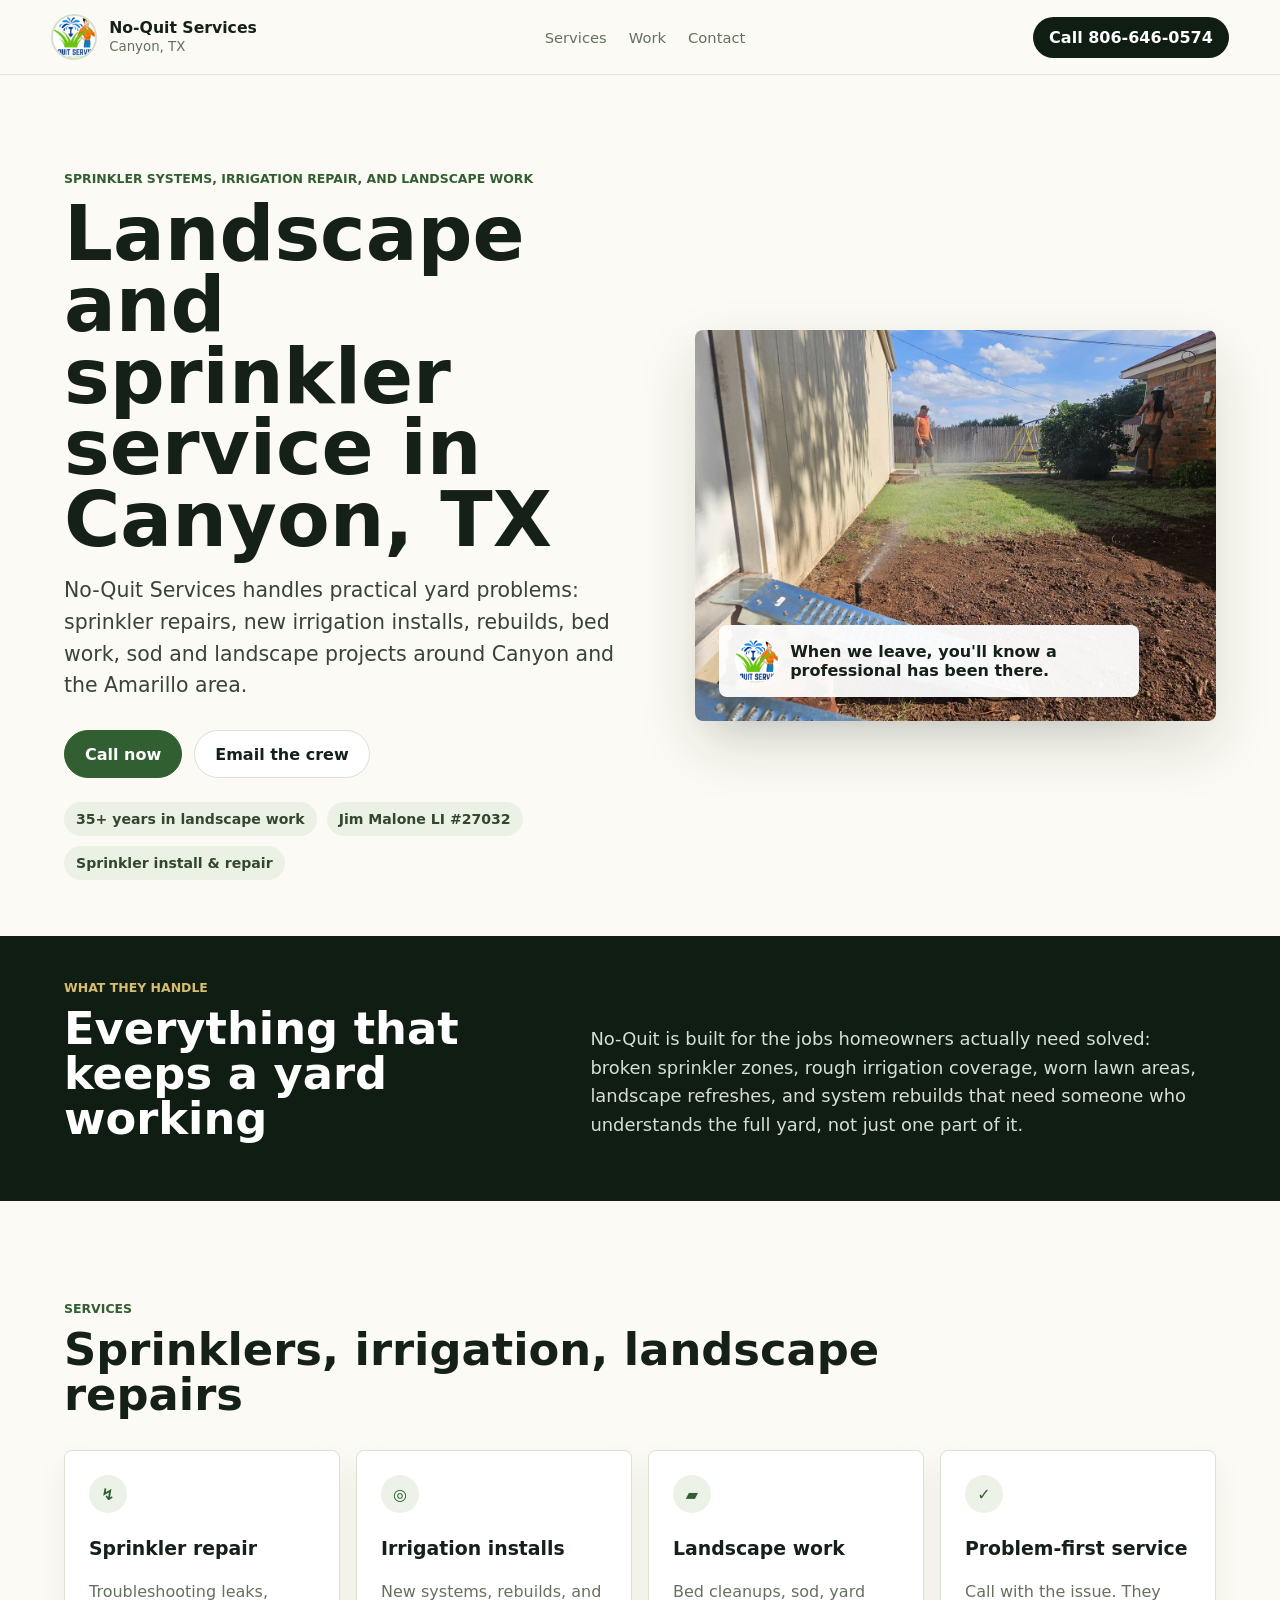
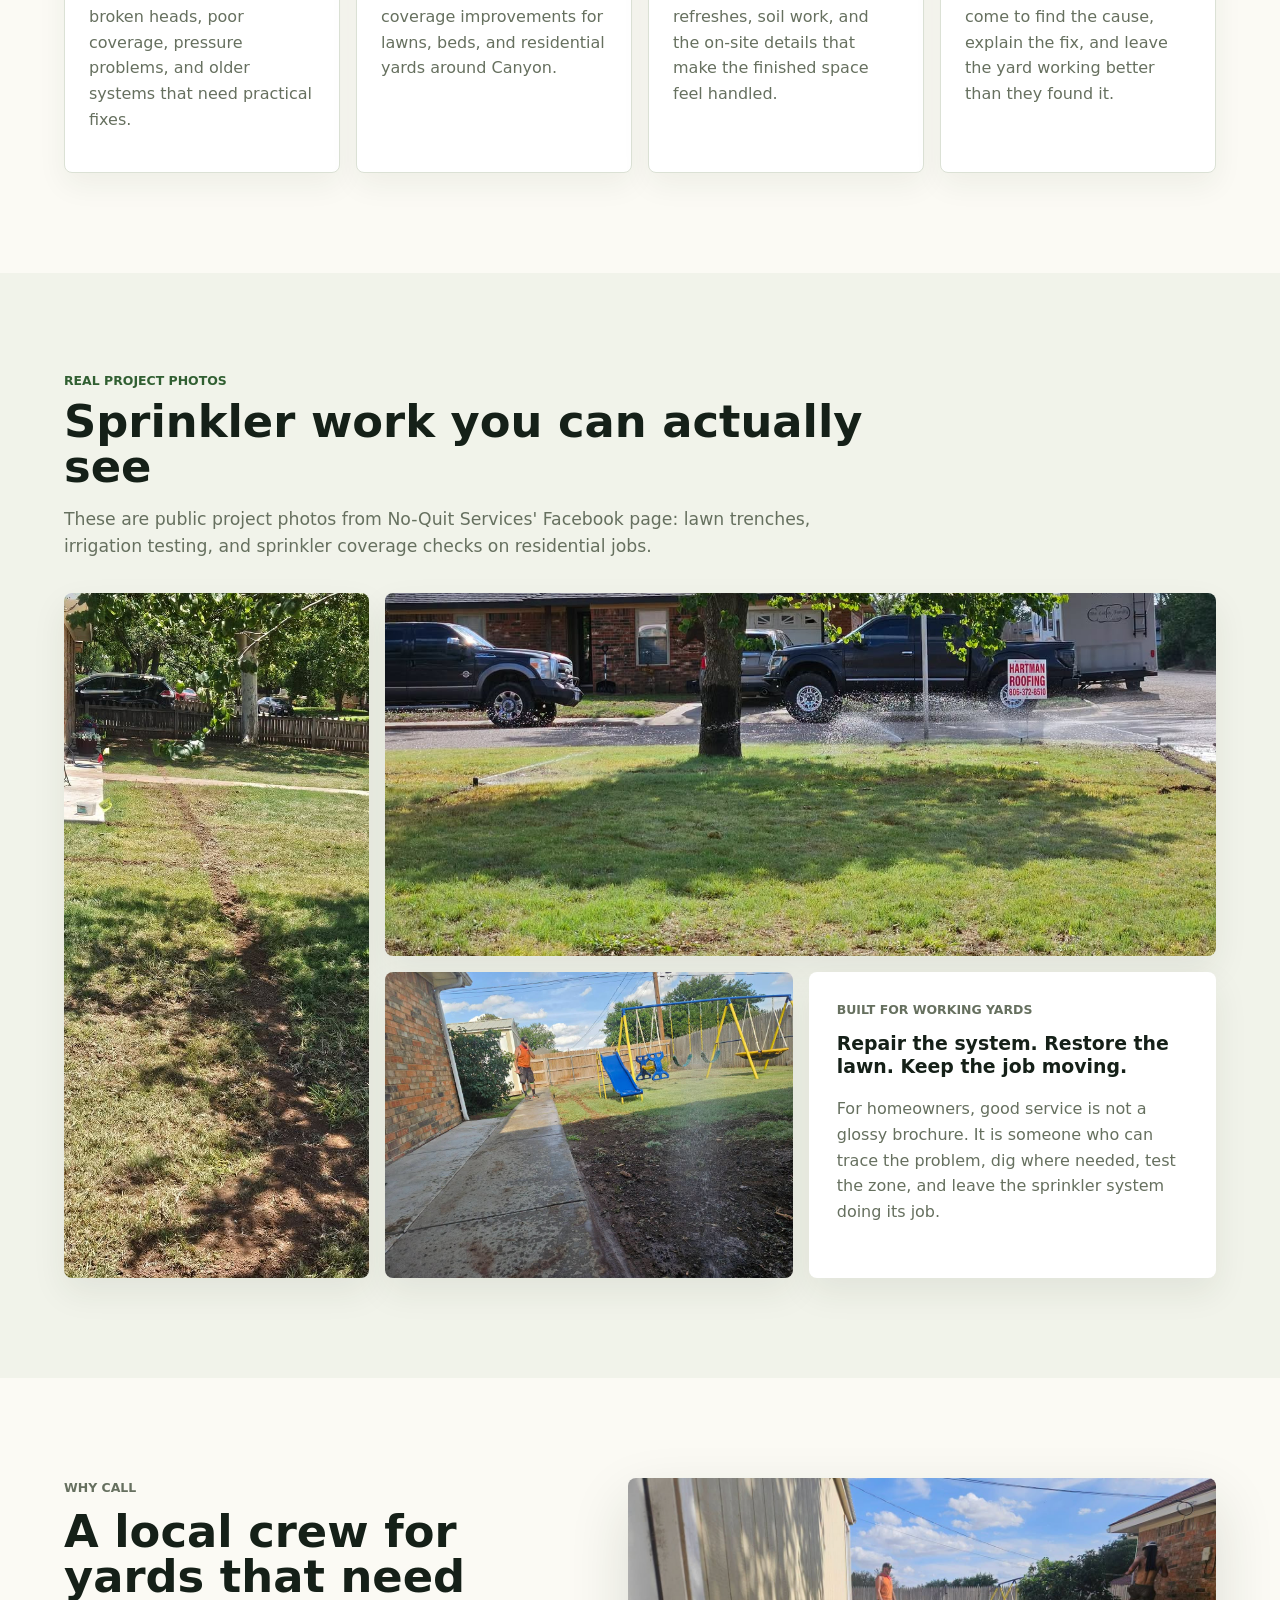
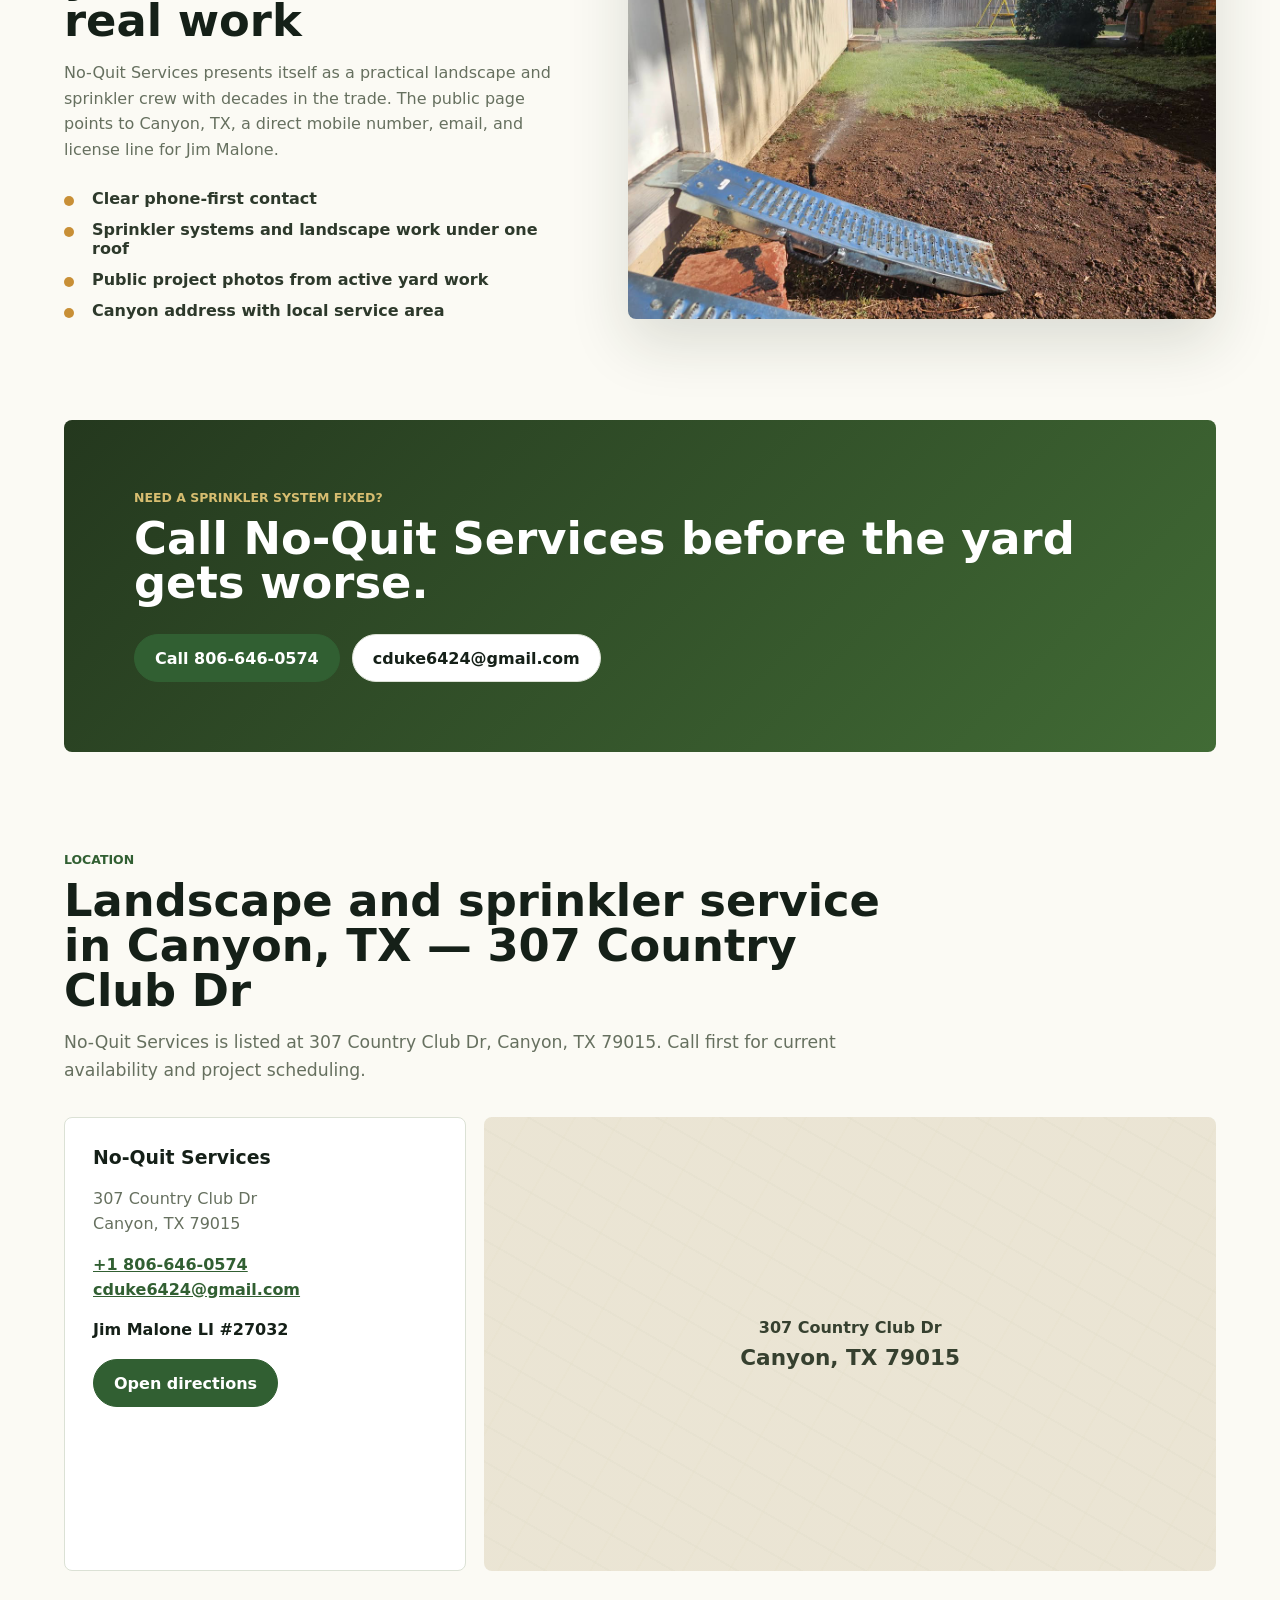
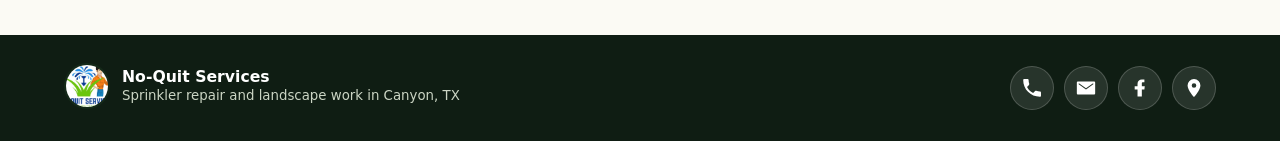
==== index.html @ ff601471 "Build No-Quit Services site" ====
<!doctype html>
<html lang="en">
  <head>
    <meta charset="utf-8">
    <meta name="viewport" content="width=device-width, initial-scale=1">
    <title>No-Quit Services | Sprinkler Repair & Landscaping in Canyon, TX</title>
    <meta name="description" content="No-Quit Services handles sprinkler repair, irrigation installation, and landscape work in Canyon, TX. Call 806-646-0574.">
    <meta name="robots" content="index, follow">
    <link rel="canonical" href="https://deanooooooooo.github.io/no-quit-services-site/">
    <meta property="og:type" content="website">
    <meta property="og:title" content="No-Quit Services | Canyon Sprinkler & Landscape Work">
    <meta property="og:description" content="Sprinkler repair, irrigation installation, and practical landscape work from a Canyon, TX crew with 35+ years in the trade.">
    <meta property="og:url" content="https://deanooooooooo.github.io/no-quit-services-site/">
    <meta property="og:image" content="https://deanooooooooo.github.io/no-quit-services-site/assets/project-02.jpg">
    <meta name="twitter:card" content="summary_large_image">
    <link rel="stylesheet" href="styles.css">
    <script type="application/ld+json">
      {
        "@context": "https://schema.org",
        "@type": "LocalBusiness",
        "name": "No-Quit Services",
        "image": "https://deanooooooooo.github.io/no-quit-services-site/assets/project-02.jpg",
        "url": "https://deanooooooooo.github.io/no-quit-services-site/",
        "telephone": "+18066460574",
        "email": "cduke6424@gmail.com",
        "address": {
          "@type": "PostalAddress",
          "streetAddress": "307 Country Club Dr",
          "addressLocality": "Canyon",
          "addressRegion": "TX",
          "postalCode": "79015",
          "addressCountry": "US"
        },
        "areaServed": ["Canyon", "Amarillo", "Randall County"],
        "sameAs": ["https://www.facebook.com/p/No-Quit-Services-100092019264324/"],
        "description": "Sprinkler system repair, irrigation installation, and landscape work in Canyon, Texas."
      }
    </script>
  </head>
  <body>
    <header class="site-header" aria-label="Primary">
      <a class="brand" href="#top" aria-label="No-Quit Services home">
        <img src="assets/logo.jpg" alt="No-Quit Services logo">
        <span>
          <strong>No-Quit Services</strong>
          <small>Canyon, TX</small>
        </span>
      </a>
      <nav>
        <a href="#services">Services</a>
        <a href="#work">Work</a>
        <a href="#contact">Contact</a>
      </nav>
      <a class="header-call" href="tel:+18066460574">Call 806-646-0574</a>
    </header>

    <main id="top">
      <section class="hero">
        <div class="hero-copy">
          <p class="eyebrow">Sprinkler systems, irrigation repair, and landscape work</p>
          <h1>Landscape and sprinkler service in Canyon, TX</h1>
          <p class="lead">No-Quit Services handles practical yard problems: sprinkler repairs, new irrigation installs, rebuilds, bed work, sod and landscape projects around Canyon and the Amarillo area.</p>
          <div class="hero-actions" aria-label="Primary calls to action">
            <a class="btn primary" href="tel:+18066460574">Call now</a>
            <a class="btn secondary" href="mailto:cduke6424@gmail.com">Email the crew</a>
          </div>
          <div class="proof-row">
            <span>35+ years in landscape work</span>
            <span>Jim Malone LI #27032</span>
            <span>Sprinkler install & repair</span>
          </div>
        </div>
        <div class="hero-media">
          <img class="hero-image" src="assets/project-02.jpg" alt="Sprinkler repair and lawn irrigation work by No-Quit Services">
          <div class="media-card">
            <img src="assets/logo.jpg" alt="">
            <span>When we leave, you'll know a professional has been there.</span>
          </div>
        </div>
      </section>

      <section class="intro-band">
        <div>
          <p class="eyebrow">What they handle</p>
          <h2>Everything that keeps a yard working</h2>
        </div>
        <p>No-Quit is built for the jobs homeowners actually need solved: broken sprinkler zones, rough irrigation coverage, worn lawn areas, landscape refreshes, and system rebuilds that need someone who understands the full yard, not just one part of it.</p>
      </section>

      <section id="services" class="section">
        <div class="section-head">
          <p class="eyebrow">Services</p>
          <h2>Sprinklers, irrigation, landscape repairs</h2>
        </div>
        <div class="service-grid">
          <article>
            <span class="icon">↯</span>
            <h3>Sprinkler repair</h3>
            <p>Troubleshooting leaks, broken heads, poor coverage, pressure problems, and older systems that need practical fixes.</p>
          </article>
          <article>
            <span class="icon">◎</span>
            <h3>Irrigation installs</h3>
            <p>New systems, rebuilds, and coverage improvements for lawns, beds, and residential yards around Canyon.</p>
          </article>
          <article>
            <span class="icon">▰</span>
            <h3>Landscape work</h3>
            <p>Bed cleanups, sod, yard refreshes, soil work, and the on-site details that make the finished space feel handled.</p>
          </article>
          <article>
            <span class="icon">✓</span>
            <h3>Problem-first service</h3>
            <p>Call with the issue. They come to find the cause, explain the fix, and leave the yard working better than they found it.</p>
          </article>
        </div>
      </section>

      <section id="work" class="section work-section">
        <div class="section-head">
          <p class="eyebrow">Real project photos</p>
          <h2>Sprinkler work you can actually see</h2>
          <p>These are public project photos from No-Quit Services' Facebook page: lawn trenches, irrigation testing, and sprinkler coverage checks on residential jobs.</p>
        </div>
        <div class="gallery">
          <figure class="gallery-card tall">
            <img src="assets/project-01.jpg" alt="Residential yard trenching for irrigation work">
          </figure>
          <figure class="gallery-card wide">
            <img src="assets/project-04.jpg" alt="Multiple sprinklers watering a residential lawn">
          </figure>
          <figure class="gallery-card">
            <img src="assets/project-03.jpg" alt="Sprinkler system testing near a backyard walkway">
          </figure>
          <div class="gallery-note">
            <p class="eyebrow">Built for working yards</p>
            <h3>Repair the system. Restore the lawn. Keep the job moving.</h3>
            <p>For homeowners, good service is not a glossy brochure. It is someone who can trace the problem, dig where needed, test the zone, and leave the sprinkler system doing its job.</p>
          </div>
        </div>
      </section>

      <section class="section split">
        <div>
          <p class="eyebrow">Why call</p>
          <h2>A local crew for yards that need real work</h2>
          <p>No-Quit Services presents itself as a practical landscape and sprinkler crew with decades in the trade. The public page points to Canyon, TX, a direct mobile number, email, and license line for Jim Malone.</p>
          <ul class="check-list">
            <li>Clear phone-first contact</li>
            <li>Sprinkler systems and landscape work under one roof</li>
            <li>Public project photos from active yard work</li>
            <li>Canyon address with local service area</li>
          </ul>
        </div>
        <img src="assets/project-02.jpg" alt="No-Quit Services sprinkler work in progress">
      </section>

      <section class="cta-strip">
        <p class="eyebrow">Need a sprinkler system fixed?</p>
        <h2>Call No-Quit Services before the yard gets worse.</h2>
        <div class="hero-actions">
          <a class="btn primary" href="tel:+18066460574">Call 806-646-0574</a>
          <a class="btn secondary" href="mailto:cduke6424@gmail.com">cduke6424@gmail.com</a>
        </div>
      </section>

      <section id="contact" class="section map-section">
        <div class="section-head">
          <p class="eyebrow">Location</p>
          <h2>Landscape and sprinkler service in Canyon, TX — 307 Country Club Dr</h2>
          <p>No-Quit Services is listed at 307 Country Club Dr, Canyon, TX 79015. Call first for current availability and project scheduling.</p>
        </div>
        <div class="contact-grid">
          <div class="contact-card">
            <h3>No-Quit Services</h3>
            <p>307 Country Club Dr<br>Canyon, TX 79015</p>
            <p><a href="tel:+18066460574">+1 806-646-0574</a><br><a href="mailto:cduke6424@gmail.com">cduke6424@gmail.com</a></p>
            <p class="license">Jim Malone LI #27032</p>
            <a class="btn primary" href="https://www.google.com/maps/search/?api=1&query=No-Quit%20Services%20307%20Country%20Club%20Dr%20Canyon%20TX%2079015">Open directions</a>
          </div>
          <div class="map-frame">
            <div class="map-fallback" aria-hidden="true">
              <span>307 Country Club Dr</span>
              <strong>Canyon, TX 79015</strong>
            </div>
            <iframe title="Map to No-Quit Services in Canyon, Texas" src="https://maps.google.com/maps?q=No-Quit%20Services%20307%20Country%20Club%20Dr%20Canyon%20TX%2079015&output=embed" width="600" height="450" loading="lazy" referrerpolicy="no-referrer-when-downgrade"></iframe>
          </div>
        </div>
      </section>
    </main>

    <footer class="site-footer">
      <div>
        <a class="brand footer-brand" href="#top">
          <img src="assets/logo.jpg" alt="">
          <span>
            <strong>No-Quit Services</strong>
            <small>Sprinkler repair and landscape work in Canyon, TX</small>
          </span>
        </a>
      </div>
      <div class="footer-links" aria-label="Business links">
        <a href="tel:+18066460574" aria-label="Call No-Quit Services">
          <svg viewBox="0 0 24 24" aria-hidden="true"><path d="M6.6 10.8c1.7 3.3 3.3 4.9 6.6 6.6l2.2-2.2c.3-.3.8-.4 1.2-.2 1.3.4 2.6.7 4 .7.7 0 1.2.5 1.2 1.2v3.5c0 .7-.5 1.2-1.2 1.2C10.4 21.6 2.4 13.6 2.4 3.4c0-.7.5-1.2 1.2-1.2h3.5c.7 0 1.2.5 1.2 1.2 0 1.4.2 2.8.7 4 .1.4 0 .8-.3 1.2l-2.1 2.2Z"/></svg>
        </a>
        <a href="mailto:cduke6424@gmail.com" aria-label="Email No-Quit Services">
          <svg viewBox="0 0 24 24" aria-hidden="true"><path d="M3 5h18c.6 0 1 .4 1 1v12c0 .6-.4 1-1 1H3c-.6 0-1-.4-1-1V6c0-.6.4-1 1-1Zm9 7.4L4.7 7H4v.8l8 5.9 8-5.9V7h-.7L12 12.4Z"/></svg>
        </a>
        <a href="https://www.facebook.com/p/No-Quit-Services-100092019264324/" aria-label="No-Quit Services on Facebook">
          <svg viewBox="0 0 24 24" aria-hidden="true"><path d="M14 8.2V6.7c0-.7.5-1 1.1-1h1.7V2.8c-.3 0-1.5-.1-2.8-.1-2.8 0-4.7 1.7-4.7 4.8v2.7H6.2v3.3h3.1v7.8H14v-7.8h2.8l.4-3.3H14Z"/></svg>
        </a>
        <a href="https://www.google.com/maps/search/?api=1&query=No-Quit%20Services%20307%20Country%20Club%20Dr%20Canyon%20TX%2079015" aria-label="Map to No-Quit Services">
          <svg viewBox="0 0 24 24" aria-hidden="true"><path d="M12 2.2a7 7 0 0 0-7 7c0 5.2 7 12.6 7 12.6s7-7.4 7-12.6a7 7 0 0 0-7-7Zm0 9.5a2.5 2.5 0 1 1 0-5 2.5 2.5 0 0 1 0 5Z"/></svg>
        </a>
      </div>
    </footer>
  </body>
</html>
---- styles.css ----
:root {
  --ink: #152018;
  --muted: #66705f;
  --line: #dbe1d5;
  --paper: #fbfaf4;
  --panel: #ffffff;
  --green: #315f32;
  --green-2: #7e9b46;
  --gold: #c88f36;
  --dark: #0f1d13;
  --shadow: 0 24px 60px rgba(30, 45, 24, 0.14);
}

* {
  box-sizing: border-box;
}

html {
  scroll-behavior: smooth;
}

body {
  margin: 0;
  font-family: Inter, ui-sans-serif, system-ui, -apple-system, BlinkMacSystemFont, "Segoe UI", sans-serif;
  color: var(--ink);
  background: var(--paper);
  overflow-x: hidden;
}

img {
  max-width: 100%;
  display: block;
}

a {
  color: inherit;
}

.site-header {
  position: sticky;
  top: 0;
  z-index: 20;
  display: flex;
  align-items: center;
  justify-content: space-between;
  gap: 24px;
  padding: 14px clamp(20px, 4vw, 56px);
  background: rgba(251, 250, 244, 0.92);
  backdrop-filter: blur(14px);
  border-bottom: 1px solid rgba(49, 95, 50, 0.12);
}

.brand {
  display: inline-flex;
  align-items: center;
  gap: 12px;
  text-decoration: none;
  min-width: 0;
}

.brand img {
  width: 46px;
  height: 46px;
  object-fit: cover;
  border-radius: 50%;
  border: 2px solid rgba(49, 95, 50, 0.18);
}

.brand strong,
.brand small {
  display: block;
  line-height: 1.1;
}

.brand strong {
  font-size: 0.98rem;
}

.brand small {
  color: var(--muted);
  margin-top: 4px;
}

nav {
  display: flex;
  align-items: center;
  gap: 22px;
  font-size: 0.92rem;
  color: var(--muted);
}

nav a,
.header-call {
  text-decoration: none;
}

.header-call {
  padding: 11px 16px;
  border-radius: 999px;
  background: var(--dark);
  color: #fff;
  font-weight: 700;
  white-space: nowrap;
}

.hero {
  display: grid;
  grid-template-columns: minmax(0, 1fr) minmax(420px, 0.92fr);
  gap: clamp(30px, 5vw, 70px);
  align-items: center;
  padding: clamp(50px, 8vw, 96px) clamp(20px, 5vw, 72px) 56px;
}

.hero-copy,
.section-head,
.intro-band > *,
.split > *,
.contact-card {
  min-width: 0;
}

.eyebrow {
  margin: 0 0 12px;
  color: var(--green);
  font-weight: 800;
  font-size: 0.78rem;
  text-transform: uppercase;
  letter-spacing: 0;
}

h1,
h2,
h3,
p {
  margin-top: 0;
}

h1 {
  max-width: 760px;
  margin-bottom: 20px;
  font-size: clamp(3rem, 6vw, 6.8rem);
  line-height: 0.93;
  letter-spacing: 0;
}

h2 {
  margin-bottom: 16px;
  font-size: clamp(2rem, 3.5vw, 4rem);
  line-height: 1;
  letter-spacing: 0;
}

h1,
h2,
h3,
p,
a,
span {
  overflow-wrap: break-word;
}

h3 {
  font-size: 1.18rem;
  line-height: 1.2;
}

.lead {
  max-width: 680px;
  color: #394338;
  font-size: clamp(1.08rem, 1.6vw, 1.34rem);
  line-height: 1.55;
}

.hero-actions {
  display: flex;
  flex-wrap: wrap;
  gap: 12px;
  margin-top: 28px;
}

.btn {
  display: inline-flex;
  align-items: center;
  justify-content: center;
  min-height: 48px;
  padding: 13px 20px;
  border-radius: 999px;
  font-weight: 800;
  text-decoration: none;
  border: 1px solid var(--line);
}

.btn.primary {
  background: var(--green);
  color: #fff;
  border-color: var(--green);
}

.btn.secondary {
  background: #fff;
  color: var(--ink);
}

.proof-row {
  display: flex;
  flex-wrap: wrap;
  gap: 10px;
  margin-top: 24px;
}

.proof-row span {
  padding: 9px 12px;
  border-radius: 999px;
  background: #ecf1e5;
  color: #33472f;
  font-size: 0.88rem;
  font-weight: 700;
}

.hero-media {
  position: relative;
}

.hero-image {
  width: 100%;
  aspect-ratio: 4 / 3;
  object-fit: cover;
  border-radius: 8px;
  box-shadow: var(--shadow);
}

.media-card {
  position: absolute;
  left: 24px;
  bottom: 24px;
  display: flex;
  align-items: center;
  gap: 12px;
  max-width: min(420px, calc(100% - 48px));
  padding: 14px 16px;
  border-radius: 8px;
  background: rgba(255, 255, 255, 0.94);
  box-shadow: 0 20px 40px rgba(0, 0, 0, 0.16);
  font-weight: 800;
}

.media-card img {
  width: 44px;
  height: 44px;
  border-radius: 50%;
  object-fit: cover;
}

.intro-band {
  display: grid;
  grid-template-columns: 0.85fr 1.15fr;
  gap: clamp(24px, 5vw, 80px);
  align-items: end;
  padding: 44px clamp(20px, 5vw, 72px);
  background: var(--dark);
  color: #fff;
}

.intro-band p:last-child {
  color: #d7dfd2;
  font-size: 1.12rem;
  line-height: 1.6;
}

.intro-band .eyebrow {
  color: #d7bd70;
}

.section {
  padding: clamp(56px, 8vw, 100px) clamp(20px, 5vw, 72px);
}

.section-head {
  max-width: 820px;
  margin-bottom: 32px;
}

.section-head > p:not(.eyebrow) {
  color: var(--muted);
  font-size: 1.08rem;
  line-height: 1.6;
}

.service-grid {
  display: grid;
  grid-template-columns: repeat(4, minmax(0, 1fr));
  gap: 16px;
}

.service-grid article {
  min-height: 260px;
  padding: 24px;
  border: 1px solid var(--line);
  border-radius: 8px;
  background: var(--panel);
  box-shadow: 0 12px 30px rgba(30, 45, 24, 0.06);
}

.service-grid p,
.split p,
.gallery-note p {
  color: var(--muted);
  line-height: 1.6;
}

.icon {
  display: inline-flex;
  align-items: center;
  justify-content: center;
  width: 38px;
  height: 38px;
  margin-bottom: 24px;
  border-radius: 50%;
  background: #edf2e8;
  color: var(--green);
  font-weight: 900;
}

.work-section {
  background: #f1f3ea;
}

.gallery {
  display: grid;
  grid-template-columns: 0.75fr 1fr 1fr;
  grid-auto-rows: minmax(230px, auto);
  gap: 16px;
}

.gallery-card,
.gallery-note {
  margin: 0;
  border-radius: 8px;
  overflow: hidden;
  background: #fff;
  box-shadow: 0 14px 34px rgba(40, 55, 30, 0.08);
}

.gallery-card img {
  width: 100%;
  height: 100%;
  object-fit: cover;
}

.gallery-card.tall {
  grid-row: span 2;
}

.gallery-card.wide {
  grid-column: span 2;
  aspect-ratio: 16 / 7;
}

.gallery-note {
  padding: 28px;
}

.split {
  display: grid;
  grid-template-columns: minmax(0, 0.85fr) minmax(360px, 1fr);
  gap: clamp(28px, 5vw, 70px);
  align-items: center;
}

.split img {
  width: 100%;
  aspect-ratio: 4 / 3;
  object-fit: cover;
  border-radius: 8px;
  box-shadow: var(--shadow);
}

.check-list {
  display: grid;
  gap: 12px;
  margin: 26px 0 0;
  padding: 0;
  list-style: none;
}

.check-list li {
  padding-left: 28px;
  position: relative;
  color: #2d392b;
  font-weight: 700;
}

.check-list li::before {
  content: "";
  position: absolute;
  left: 0;
  top: 0.45em;
  width: 10px;
  height: 10px;
  border-radius: 50%;
  background: var(--gold);
}

.cta-strip {
  margin: 0 clamp(20px, 5vw, 72px);
  padding: clamp(38px, 6vw, 70px);
  border-radius: 8px;
  background: linear-gradient(135deg, #24381e, #416b35);
  color: #fff;
}

.cta-strip .eyebrow {
  color: #d7bd70;
}

.map-section {
  padding-bottom: 64px;
}

.contact-grid {
  display: grid;
  grid-template-columns: minmax(300px, 0.55fr) minmax(420px, 1fr);
  gap: 18px;
  align-items: stretch;
}

.contact-card {
  padding: 28px;
  border-radius: 8px;
  background: #fff;
  border: 1px solid var(--line);
}

.contact-card p {
  color: var(--muted);
  line-height: 1.55;
}

.contact-card a:not(.btn) {
  color: var(--green);
  font-weight: 800;
}

.license {
  color: var(--ink) !important;
  font-weight: 900;
}

.map-frame {
  position: relative;
  min-height: 420px;
  border-radius: 8px;
  overflow: hidden;
  background:
    linear-gradient(rgba(230, 224, 205, 0.82), rgba(230, 224, 205, 0.82)),
    repeating-linear-gradient(30deg, transparent 0 30px, rgba(49, 95, 50, 0.08) 30px 32px),
    repeating-linear-gradient(120deg, transparent 0 38px, rgba(200, 143, 54, 0.1) 38px 40px);
}

.map-fallback {
  position: absolute;
  inset: 0;
  display: grid;
  place-content: center;
  text-align: center;
  color: #36402f;
  z-index: 0;
}

.map-fallback span,
.map-fallback strong {
  display: block;
}

.map-fallback span {
  font-weight: 800;
}

.map-fallback strong {
  margin-top: 8px;
  font-size: 1.35rem;
}

iframe {
  position: relative;
  z-index: 1;
  width: 100%;
  min-height: 420px;
  border: 0;
  filter: saturate(0.9);
  background: transparent;
}

.site-footer {
  display: flex;
  align-items: center;
  justify-content: space-between;
  gap: 28px;
  padding: 28px clamp(20px, 5vw, 72px);
  background: var(--dark);
  color: #fff;
}

.footer-brand small {
  color: #cbd5c4;
}

.footer-links {
  display: flex;
  gap: 10px;
}

.footer-links a {
  display: inline-flex;
  align-items: center;
  justify-content: center;
  width: 44px;
  height: 44px;
  border-radius: 50%;
  background: rgba(255, 255, 255, 0.1);
  border: 1px solid rgba(255, 255, 255, 0.18);
  color: #fff;
  transition: transform 0.2s ease, background 0.2s ease;
}

.footer-links a:hover {
  transform: translateY(-2px);
  background: rgba(255, 255, 255, 0.18);
}

.footer-links svg {
  width: 22px;
  height: 22px;
  fill: currentColor;
}

@media (max-width: 1020px) {
  .site-header {
    flex-wrap: wrap;
  }

  nav {
    order: 3;
    width: 100%;
    justify-content: center;
  }

  .hero,
  .intro-band,
  .split,
  .contact-grid {
    grid-template-columns: 1fr;
  }

  .hero {
    padding-top: 40px;
  }

  .hero-media {
    min-width: 0;
  }

  .service-grid {
    grid-template-columns: repeat(2, minmax(0, 1fr));
  }

  .gallery {
    grid-template-columns: 1fr 1fr;
  }

  .gallery-card.tall {
    grid-row: span 1;
  }

  .gallery-card.wide {
    grid-column: span 2;
  }
}

@media (max-width: 680px) {
  .site-header {
    position: static;
    align-items: flex-start;
  }

  .header-call,
  nav {
    display: none;
  }

  h1 {
    font-size: clamp(2.25rem, 10vw, 2.72rem);
    line-height: 1;
  }

  h2 {
    font-size: clamp(1.9rem, 9vw, 2.55rem);
  }

  .hero {
    gap: 26px;
    overflow: hidden;
  }

  .hero-copy,
  .hero-media,
  .intro-band > *,
  .section-head,
  .split > *,
  .contact-grid > *,
  .cta-strip > * {
    max-width: calc(100vw - 40px);
  }

  .eyebrow {
    line-height: 1.35;
  }

  .hero-image,
  .split img {
    aspect-ratio: 4 / 3;
  }

  .media-card {
    position: static;
    max-width: 100%;
    margin-top: 12px;
  }

  .service-grid,
  .gallery {
    grid-template-columns: 1fr;
  }

  .service-grid article {
    min-height: auto;
  }

  .gallery-card.wide {
    grid-column: span 1;
    aspect-ratio: 4 / 3;
  }

  .gallery-card.tall img {
    aspect-ratio: 3 / 4;
  }

  .proof-row span {
    max-width: 100%;
  }

  .media-card {
    font-size: 0.94rem;
    line-height: 1.15;
  }

  .cta-strip {
    margin-inline: 20px;
    padding: 30px 22px;
  }

  .site-footer {
    flex-direction: column;
    align-items: flex-start;
  }
}
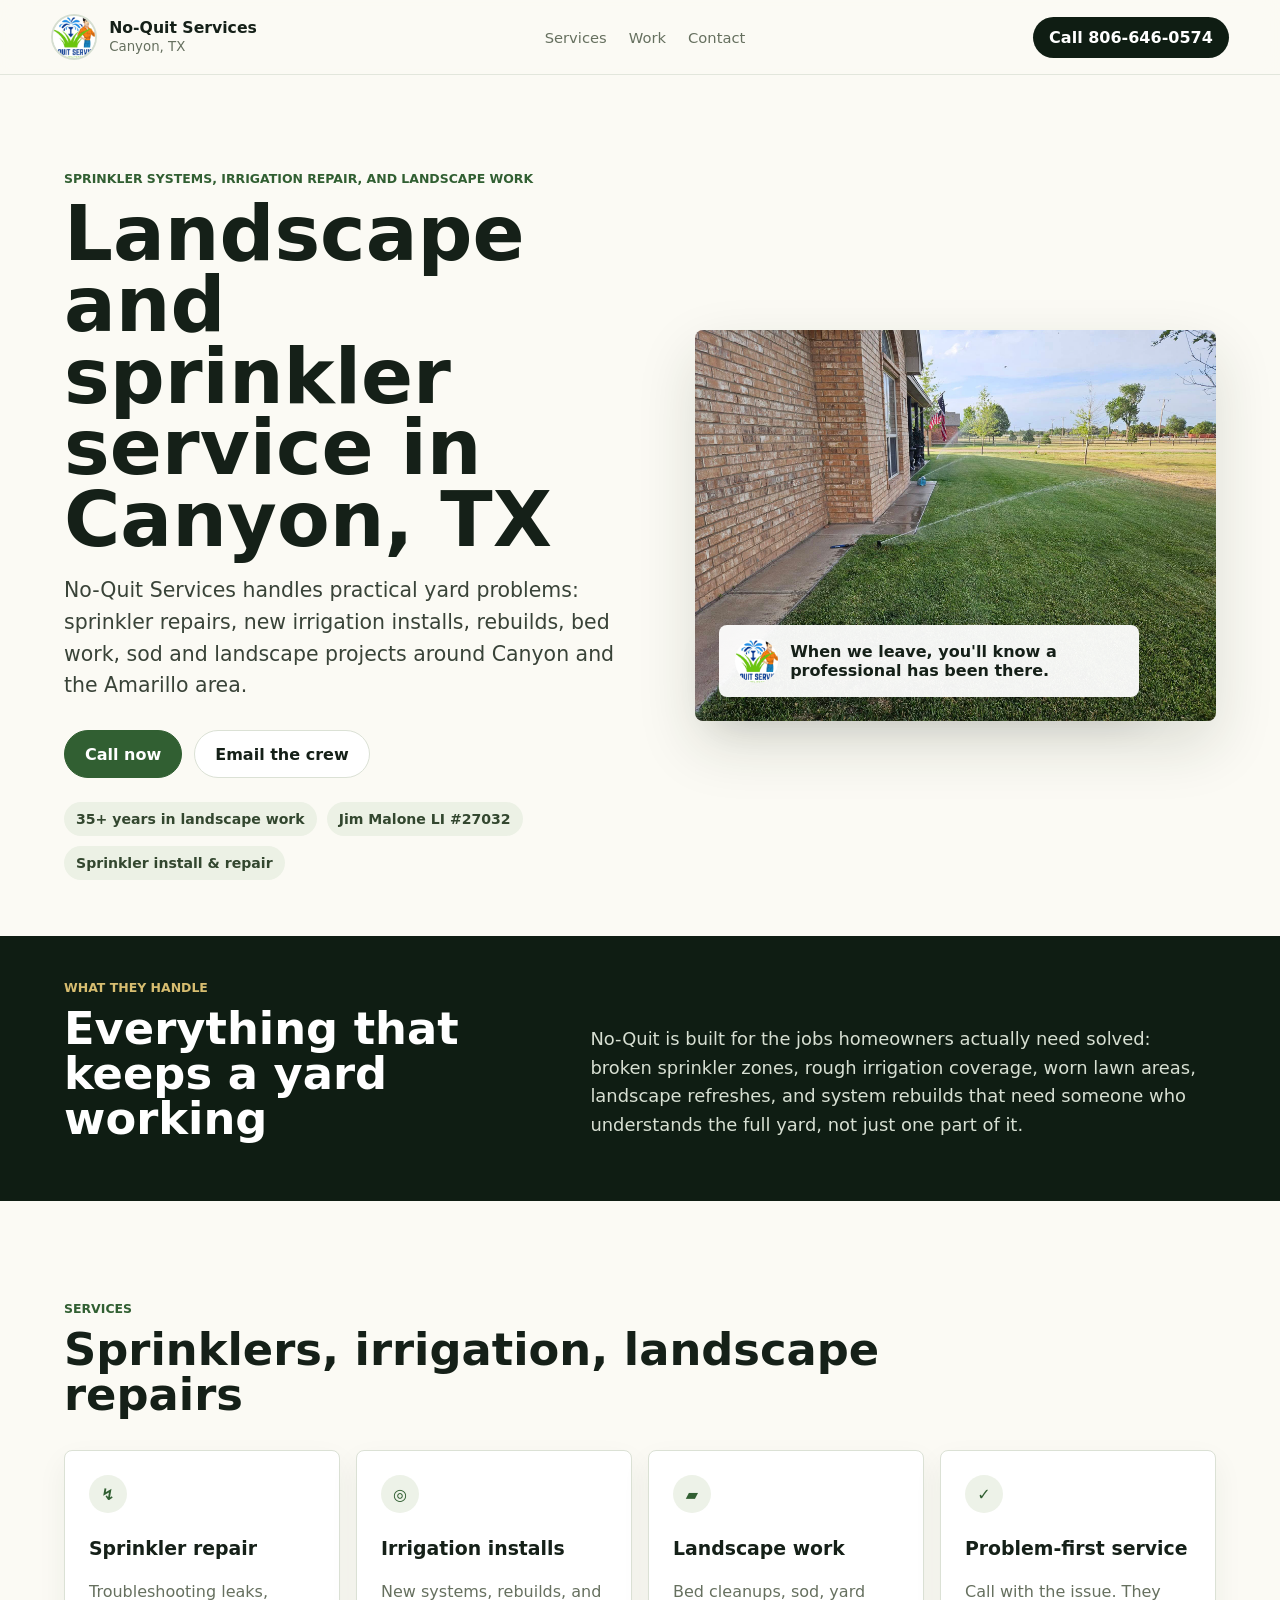
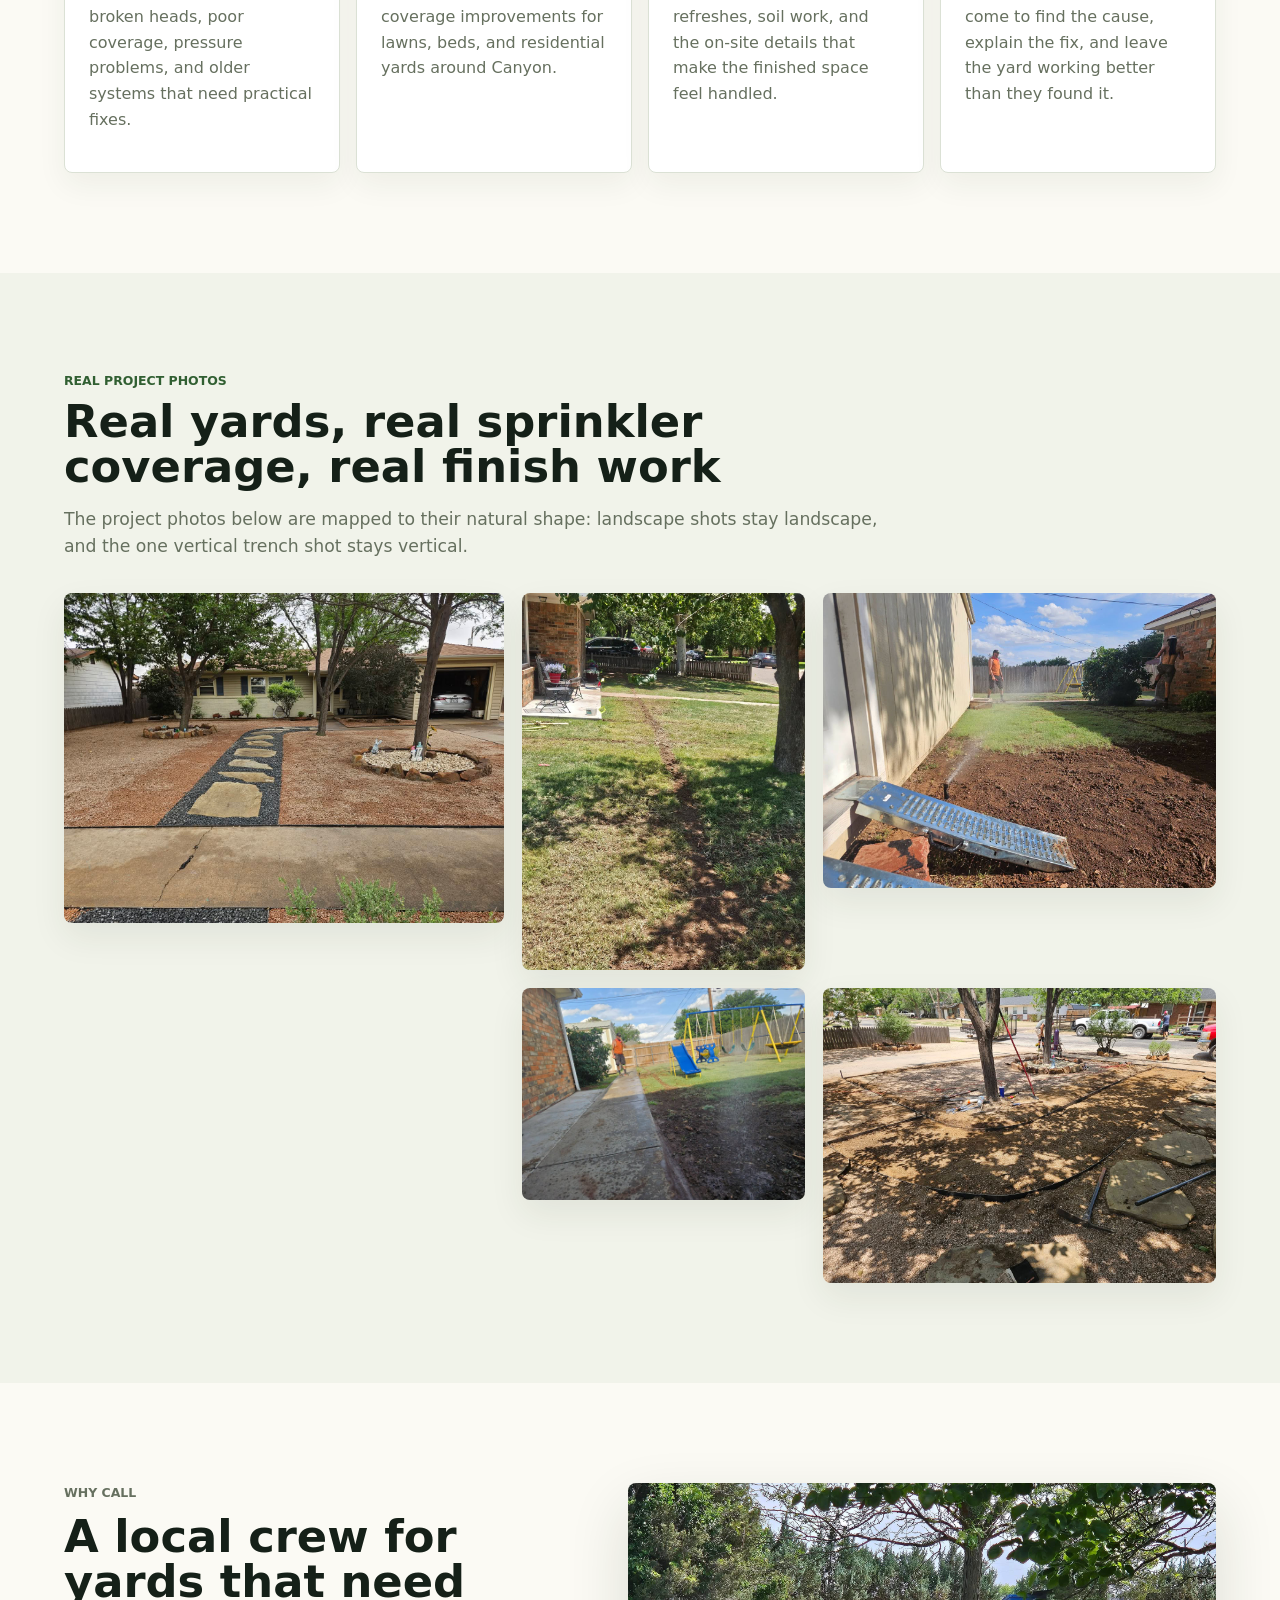
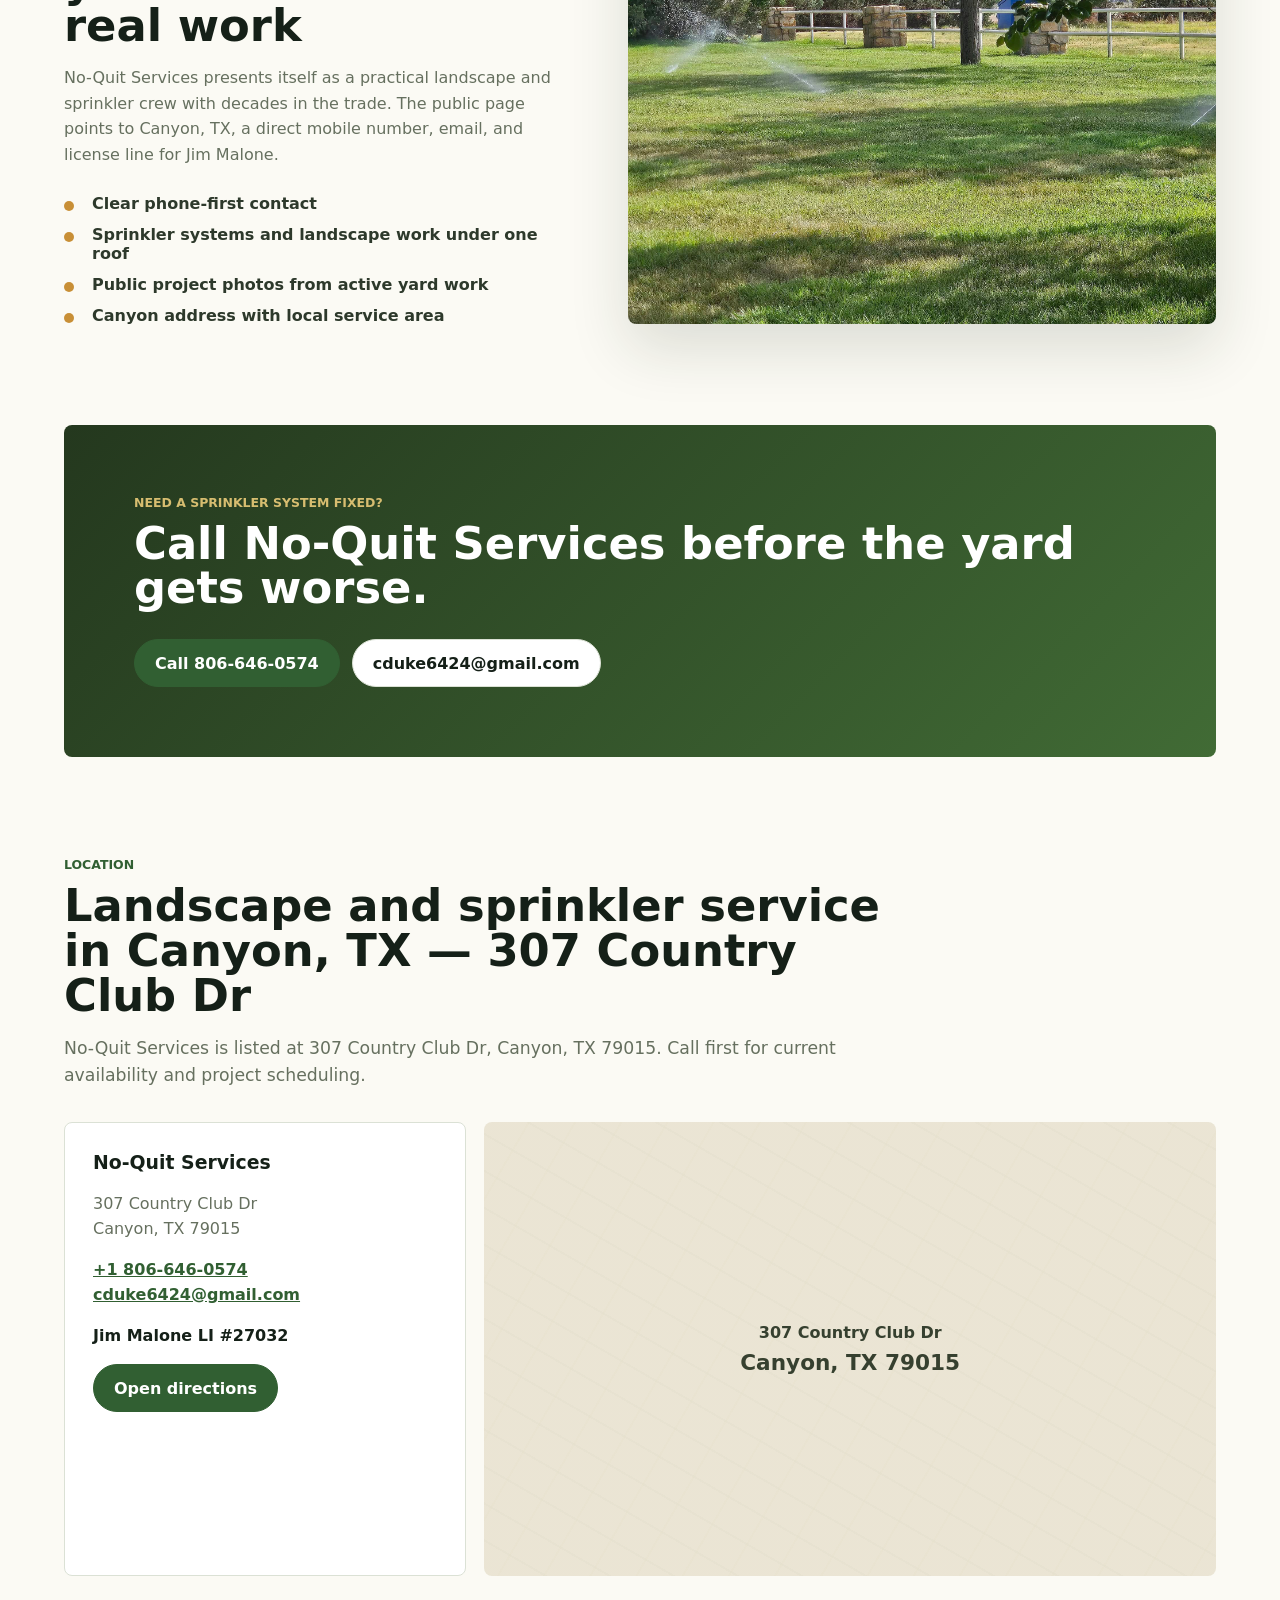
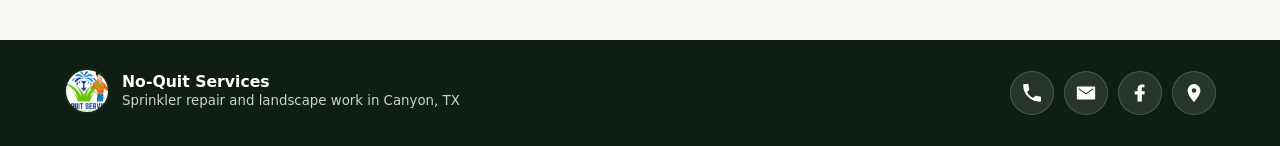
==== commit dbb90dd5: "Redesign project image system" ====
--- a/index.html
+++ b/index.html
@@ -11,7 +11,7 @@
     <meta property="og:title" content="No-Quit Services | Canyon Sprinkler & Landscape Work">
     <meta property="og:description" content="Sprinkler repair, irrigation installation, and practical landscape work from a Canyon, TX crew with 35+ years in the trade.">
     <meta property="og:url" content="https://deanooooooooo.github.io/no-quit-services-site/">
-    <meta property="og:image" content="https://deanooooooooo.github.io/no-quit-services-site/assets/project-02.jpg">
+    <meta property="og:image" content="https://deanooooooooo.github.io/no-quit-services-site/assets/hero-finished-sprinklers.jpg">
     <meta name="twitter:card" content="summary_large_image">
     <link rel="stylesheet" href="styles.css">
     <script type="application/ld+json">
@@ -19,7 +19,7 @@
         "@context": "https://schema.org",
         "@type": "LocalBusiness",
         "name": "No-Quit Services",
-        "image": "https://deanooooooooo.github.io/no-quit-services-site/assets/project-02.jpg",
+        "image": "https://deanooooooooo.github.io/no-quit-services-site/assets/hero-finished-sprinklers.jpg",
         "url": "https://deanooooooooo.github.io/no-quit-services-site/",
         "telephone": "+18066460574",
         "email": "cduke6424@gmail.com",
@@ -71,7 +71,7 @@
           </div>
         </div>
         <div class="hero-media">
-          <img class="hero-image" src="assets/project-02.jpg" alt="Sprinkler repair and lawn irrigation work by No-Quit Services">
+          <img class="hero-image" src="assets/hero-finished-sprinklers.jpg" alt="Finished lawn sprinkler coverage beside a Canyon home">
           <div class="media-card">
             <img src="assets/logo.jpg" alt="">
             <span>When we leave, you'll know a professional has been there.</span>
@@ -119,24 +119,25 @@
       <section id="work" class="section work-section">
         <div class="section-head">
           <p class="eyebrow">Real project photos</p>
-          <h2>Sprinkler work you can actually see</h2>
-          <p>These are public project photos from No-Quit Services' Facebook page: lawn trenches, irrigation testing, and sprinkler coverage checks on residential jobs.</p>
-        </div>
-        <div class="gallery">
-          <figure class="gallery-card tall">
-            <img src="assets/project-01.jpg" alt="Residential yard trenching for irrigation work">
-          </figure>
-          <figure class="gallery-card wide">
-            <img src="assets/project-04.jpg" alt="Multiple sprinklers watering a residential lawn">
-          </figure>
-          <figure class="gallery-card">
-            <img src="assets/project-03.jpg" alt="Sprinkler system testing near a backyard walkway">
-          </figure>
-          <div class="gallery-note">
-            <p class="eyebrow">Built for working yards</p>
-            <h3>Repair the system. Restore the lawn. Keep the job moving.</h3>
-            <p>For homeowners, good service is not a glossy brochure. It is someone who can trace the problem, dig where needed, test the zone, and leave the sprinkler system doing its job.</p>
-          </div>
+          <h2>Real yards, real sprinkler coverage, real finish work</h2>
+          <p>The project photos below are mapped to their natural shape: landscape shots stay landscape, and the one vertical trench shot stays vertical.</p>
+        </div>
+        <div class="project-gallery">
+          <figure class="photo-card landscape feature">
+            <img src="assets/finished-stone-walkway.jpg" alt="Finished stone walkway and low-maintenance front yard landscape work">
+          </figure>
+          <figure class="photo-card portrait">
+            <img src="assets/lawn-trench-path.jpg" alt="Narrow lawn trench path prepared for irrigation work">
+          </figure>
+          <figure class="photo-card landscape">
+            <img src="assets/side-yard-repair.jpg" alt="Side yard sprinkler repair and sod work in progress">
+          </figure>
+          <figure class="photo-card landscape">
+            <img src="assets/backyard-irrigation-test.jpg" alt="Backyard sprinkler test near a walkway and play set">
+          </figure>
+          <figure class="photo-card landscape">
+            <img src="assets/landscape-layout-work.jpg" alt="Landscape edging and yard layout work in progress">
+          </figure>
         </div>
       </section>
 
@@ -152,7 +153,7 @@
             <li>Canyon address with local service area</li>
           </ul>
         </div>
-        <img src="assets/project-02.jpg" alt="No-Quit Services sprinkler work in progress">
+        <img src="assets/coverage-lawn-sprinklers.jpg" alt="Sprinklers covering a shaded lawn after system work">
       </section>
 
       <section class="cta-strip">
--- a/styles.css
+++ b/styles.css
@@ -302,8 +302,7 @@
 }
 
 .service-grid p,
-.split p,
-.gallery-note p {
+.split p {
   color: var(--muted);
   line-height: 1.6;
 }
@@ -325,39 +324,37 @@
   background: #f1f3ea;
 }
 
-.gallery {
-  display: grid;
-  grid-template-columns: 0.75fr 1fr 1fr;
-  grid-auto-rows: minmax(230px, auto);
-  gap: 16px;
-}
-
-.gallery-card,
-.gallery-note {
+.project-gallery {
+  display: grid;
+  grid-template-columns: minmax(0, 1.12fr) minmax(260px, 0.72fr) minmax(0, 1fr);
+  gap: 18px;
+  align-items: start;
+}
+
+.photo-card {
+  display: grid;
+  gap: 10px;
   margin: 0;
-  border-radius: 8px;
-  overflow: hidden;
-  background: #fff;
+}
+
+.photo-card img {
+  width: 100%;
+  object-fit: cover;
+  border-radius: 8px;
   box-shadow: 0 14px 34px rgba(40, 55, 30, 0.08);
 }
 
-.gallery-card img {
-  width: 100%;
-  height: 100%;
-  object-fit: cover;
-}
-
-.gallery-card.tall {
+.photo-card.landscape img,
+.photo-card.feature img {
+  aspect-ratio: 4 / 3;
+}
+
+.photo-card.portrait img {
+  aspect-ratio: 3 / 4;
+}
+
+.photo-card.feature {
   grid-row: span 2;
-}
-
-.gallery-card.wide {
-  grid-column: span 2;
-  aspect-ratio: 16 / 7;
-}
-
-.gallery-note {
-  padding: 28px;
 }
 
 .split {
@@ -564,16 +561,12 @@
     grid-template-columns: repeat(2, minmax(0, 1fr));
   }
 
-  .gallery {
+  .project-gallery {
     grid-template-columns: 1fr 1fr;
   }
 
-  .gallery-card.tall {
+  .photo-card.feature {
     grid-row: span 1;
-  }
-
-  .gallery-card.wide {
-    grid-column: span 2;
   }
 }
 
@@ -628,21 +621,12 @@
   }
 
   .service-grid,
-  .gallery {
+  .project-gallery {
     grid-template-columns: 1fr;
   }
 
   .service-grid article {
     min-height: auto;
-  }
-
-  .gallery-card.wide {
-    grid-column: span 1;
-    aspect-ratio: 4 / 3;
-  }
-
-  .gallery-card.tall img {
-    aspect-ratio: 3 / 4;
   }
 
   .proof-row span {
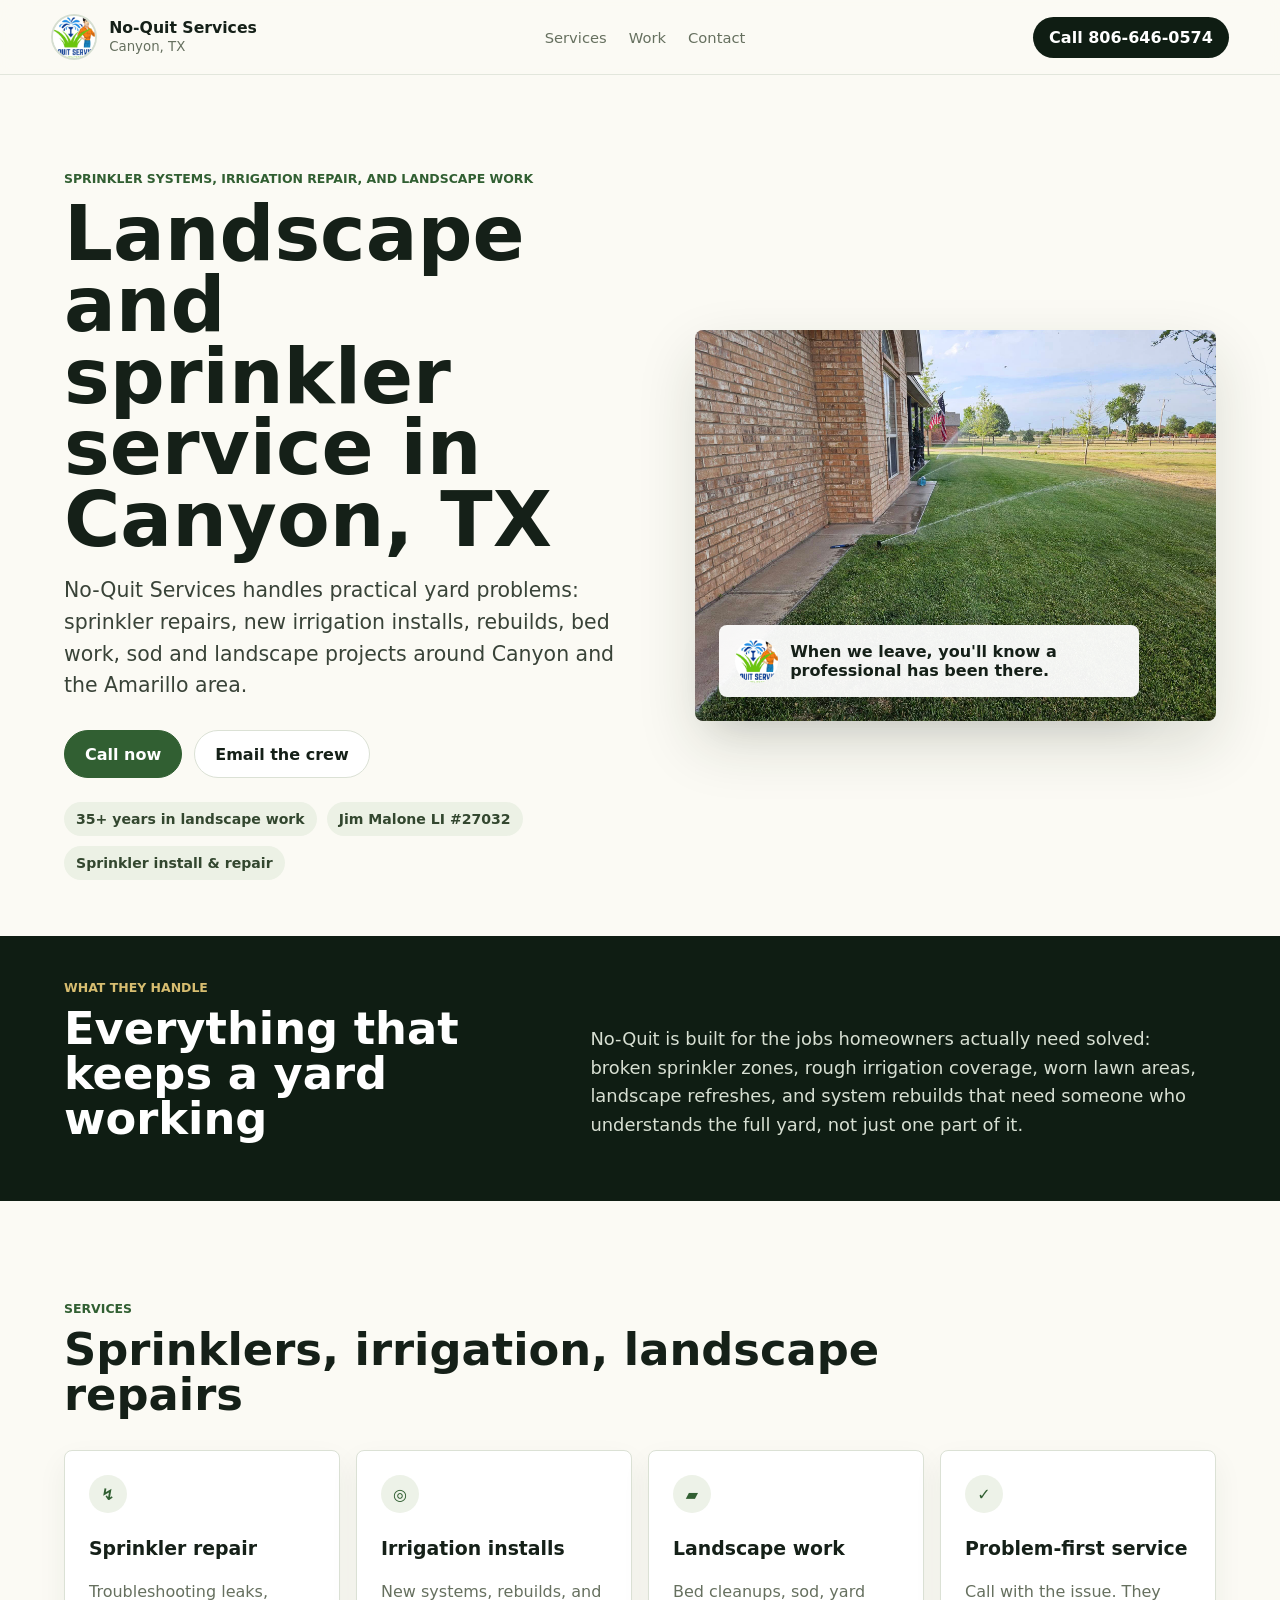
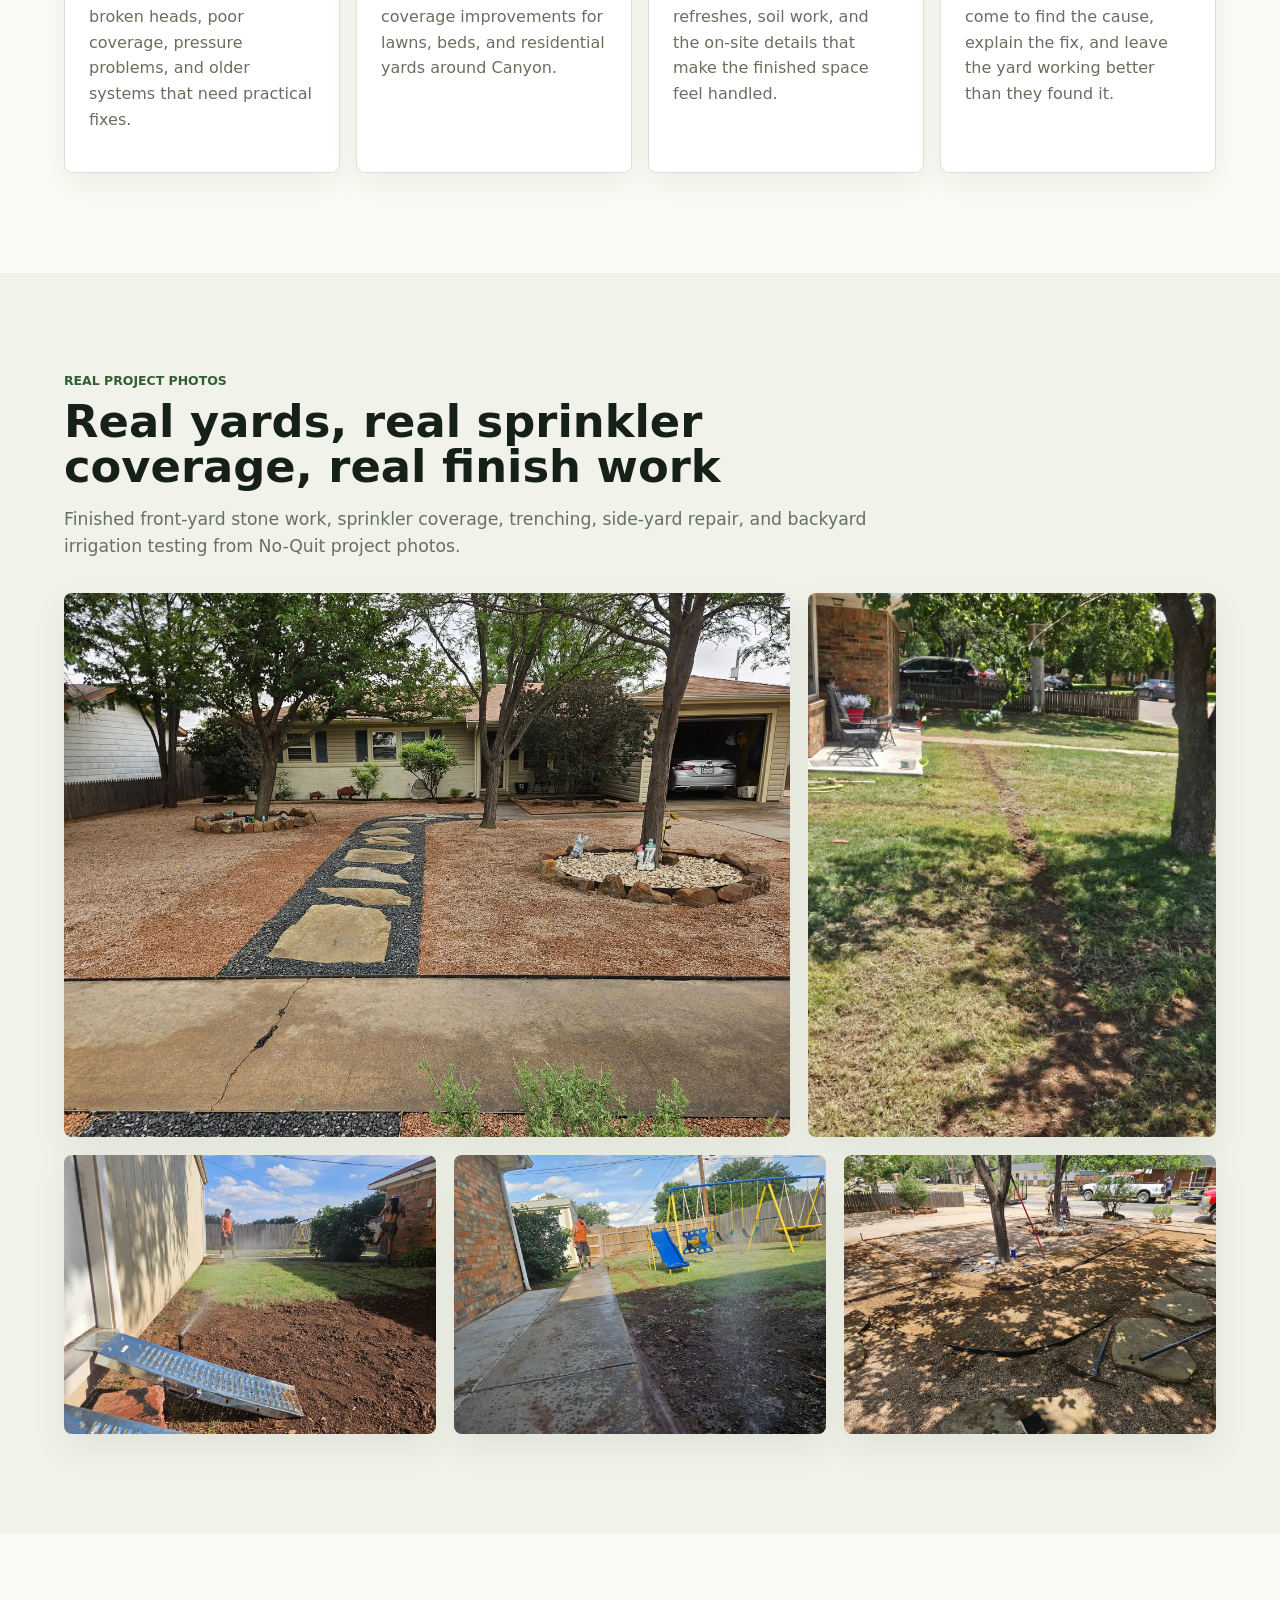
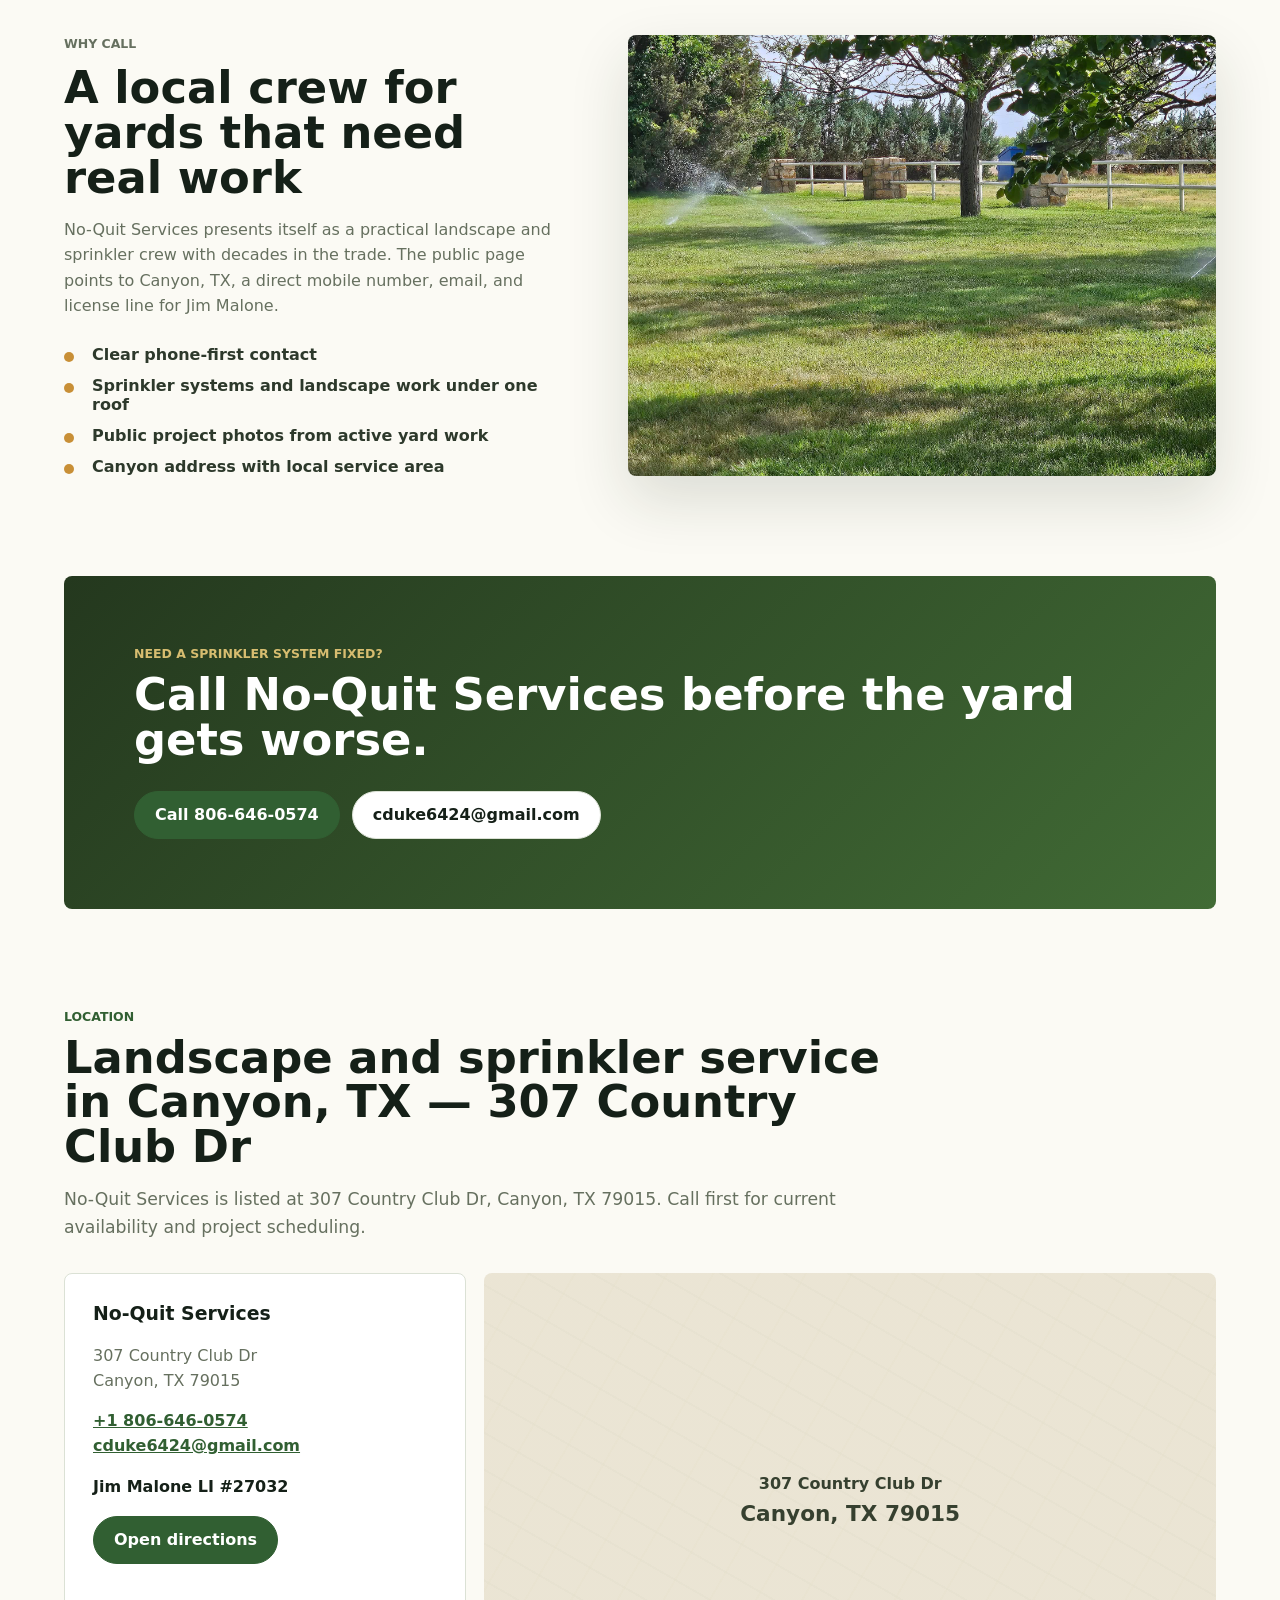
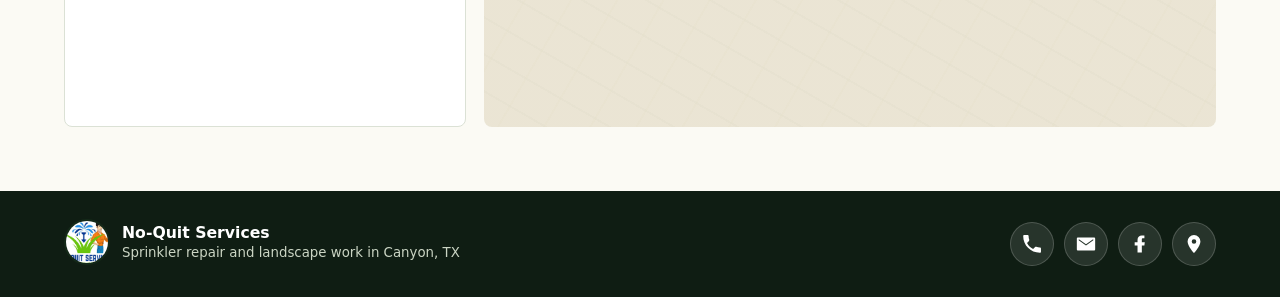
==== commit 92695f3d: "Fix project gallery layout" ====
--- a/index.html
+++ b/index.html
@@ -120,24 +120,28 @@
         <div class="section-head">
           <p class="eyebrow">Real project photos</p>
           <h2>Real yards, real sprinkler coverage, real finish work</h2>
-          <p>The project photos below are mapped to their natural shape: landscape shots stay landscape, and the one vertical trench shot stays vertical.</p>
-        </div>
-        <div class="project-gallery">
-          <figure class="photo-card landscape feature">
-            <img src="assets/finished-stone-walkway.jpg" alt="Finished stone walkway and low-maintenance front yard landscape work">
-          </figure>
-          <figure class="photo-card portrait">
-            <img src="assets/lawn-trench-path.jpg" alt="Narrow lawn trench path prepared for irrigation work">
-          </figure>
-          <figure class="photo-card landscape">
-            <img src="assets/side-yard-repair.jpg" alt="Side yard sprinkler repair and sod work in progress">
-          </figure>
-          <figure class="photo-card landscape">
-            <img src="assets/backyard-irrigation-test.jpg" alt="Backyard sprinkler test near a walkway and play set">
-          </figure>
-          <figure class="photo-card landscape">
-            <img src="assets/landscape-layout-work.jpg" alt="Landscape edging and yard layout work in progress">
-          </figure>
+          <p>Finished front-yard stone work, sprinkler coverage, trenching, side-yard repair, and backyard irrigation testing from No-Quit project photos.</p>
+        </div>
+        <div class="project-gallery" aria-label="No-Quit Services project photo gallery">
+          <div class="gallery-lead">
+            <figure class="photo-card landscape">
+              <img src="assets/finished-stone-walkway.jpg" alt="Finished stone walkway and low-maintenance front yard landscape work">
+            </figure>
+            <figure class="photo-card portrait">
+              <img src="assets/lawn-trench-path.jpg" alt="Narrow lawn trench path prepared for irrigation work">
+            </figure>
+          </div>
+          <div class="gallery-row">
+            <figure class="photo-card landscape">
+              <img src="assets/side-yard-repair.jpg" alt="Side yard sprinkler repair and sod work in progress">
+            </figure>
+            <figure class="photo-card landscape">
+              <img src="assets/backyard-irrigation-test.jpg" alt="Backyard sprinkler test near a walkway and play set">
+            </figure>
+            <figure class="photo-card landscape">
+              <img src="assets/landscape-layout-work.jpg" alt="Landscape edging and yard layout work in progress">
+            </figure>
+          </div>
         </div>
       </section>
 
--- a/styles.css
+++ b/styles.css
@@ -326,14 +326,27 @@
 
 .project-gallery {
   display: grid;
-  grid-template-columns: minmax(0, 1.12fr) minmax(260px, 0.72fr) minmax(0, 1fr);
+  grid-template-columns: 1fr;
   gap: 18px;
-  align-items: start;
+}
+
+.gallery-lead,
+.gallery-row {
+  display: grid;
+  gap: 18px;
+}
+
+.gallery-lead {
+  grid-template-columns: minmax(0, 16fr) minmax(260px, 9fr);
+  align-items: stretch;
+}
+
+.gallery-row {
+  grid-template-columns: repeat(3, minmax(0, 1fr));
 }
 
 .photo-card {
   display: grid;
-  gap: 10px;
   margin: 0;
 }
 
@@ -344,17 +357,12 @@
   box-shadow: 0 14px 34px rgba(40, 55, 30, 0.08);
 }
 
-.photo-card.landscape img,
-.photo-card.feature img {
+.photo-card.landscape img {
   aspect-ratio: 4 / 3;
 }
 
 .photo-card.portrait img {
   aspect-ratio: 3 / 4;
-}
-
-.photo-card.feature {
-  grid-row: span 2;
 }
 
 .split {
@@ -562,11 +570,15 @@
   }
 
   .project-gallery {
-    grid-template-columns: 1fr 1fr;
-  }
-
-  .photo-card.feature {
-    grid-row: span 1;
+    grid-template-columns: 1fr;
+  }
+
+  .gallery-lead {
+    grid-template-columns: minmax(0, 16fr) minmax(220px, 9fr);
+  }
+
+  .gallery-row {
+    grid-template-columns: repeat(3, minmax(0, 1fr));
   }
 }
 
@@ -599,6 +611,7 @@
   .hero-media,
   .intro-band > *,
   .section-head,
+  .project-gallery,
   .split > *,
   .contact-grid > *,
   .cta-strip > * {
@@ -621,7 +634,9 @@
   }
 
   .service-grid,
-  .project-gallery {
+  .project-gallery,
+  .gallery-lead,
+  .gallery-row {
     grid-template-columns: 1fr;
   }
 
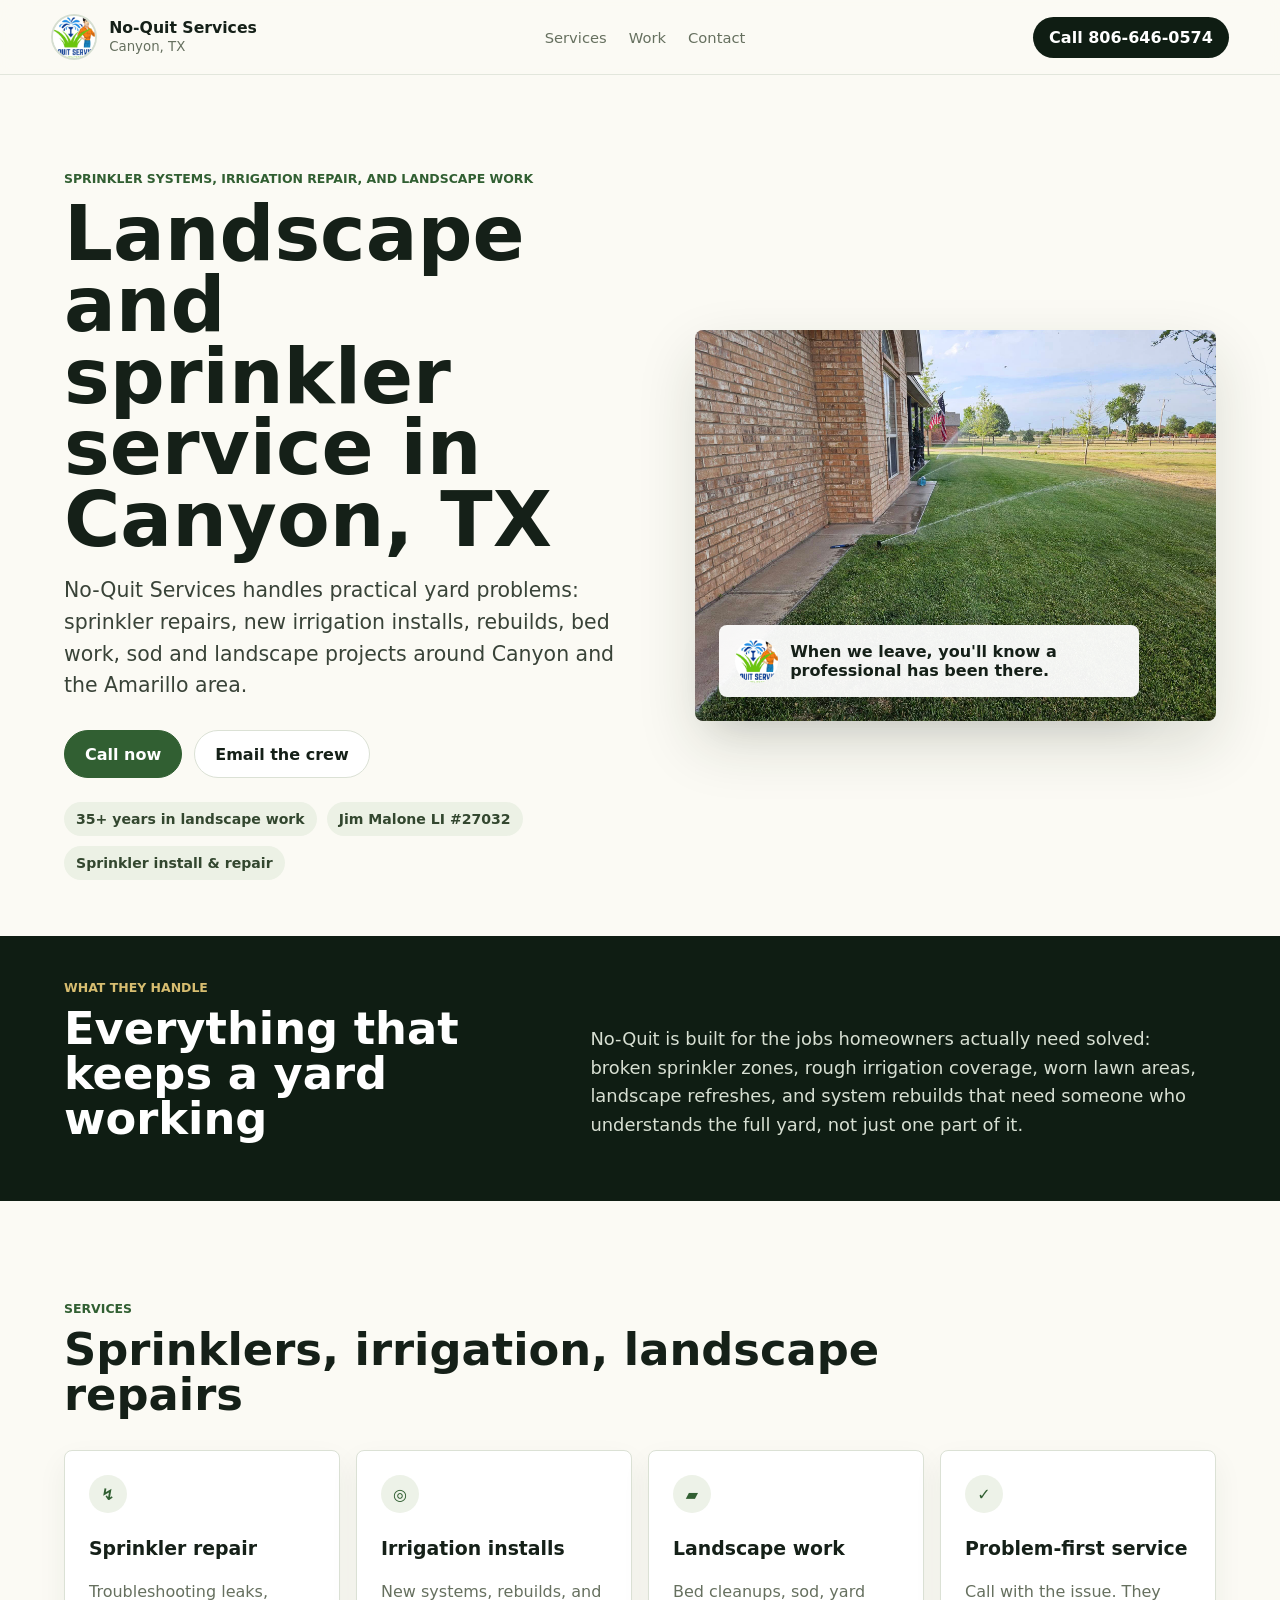
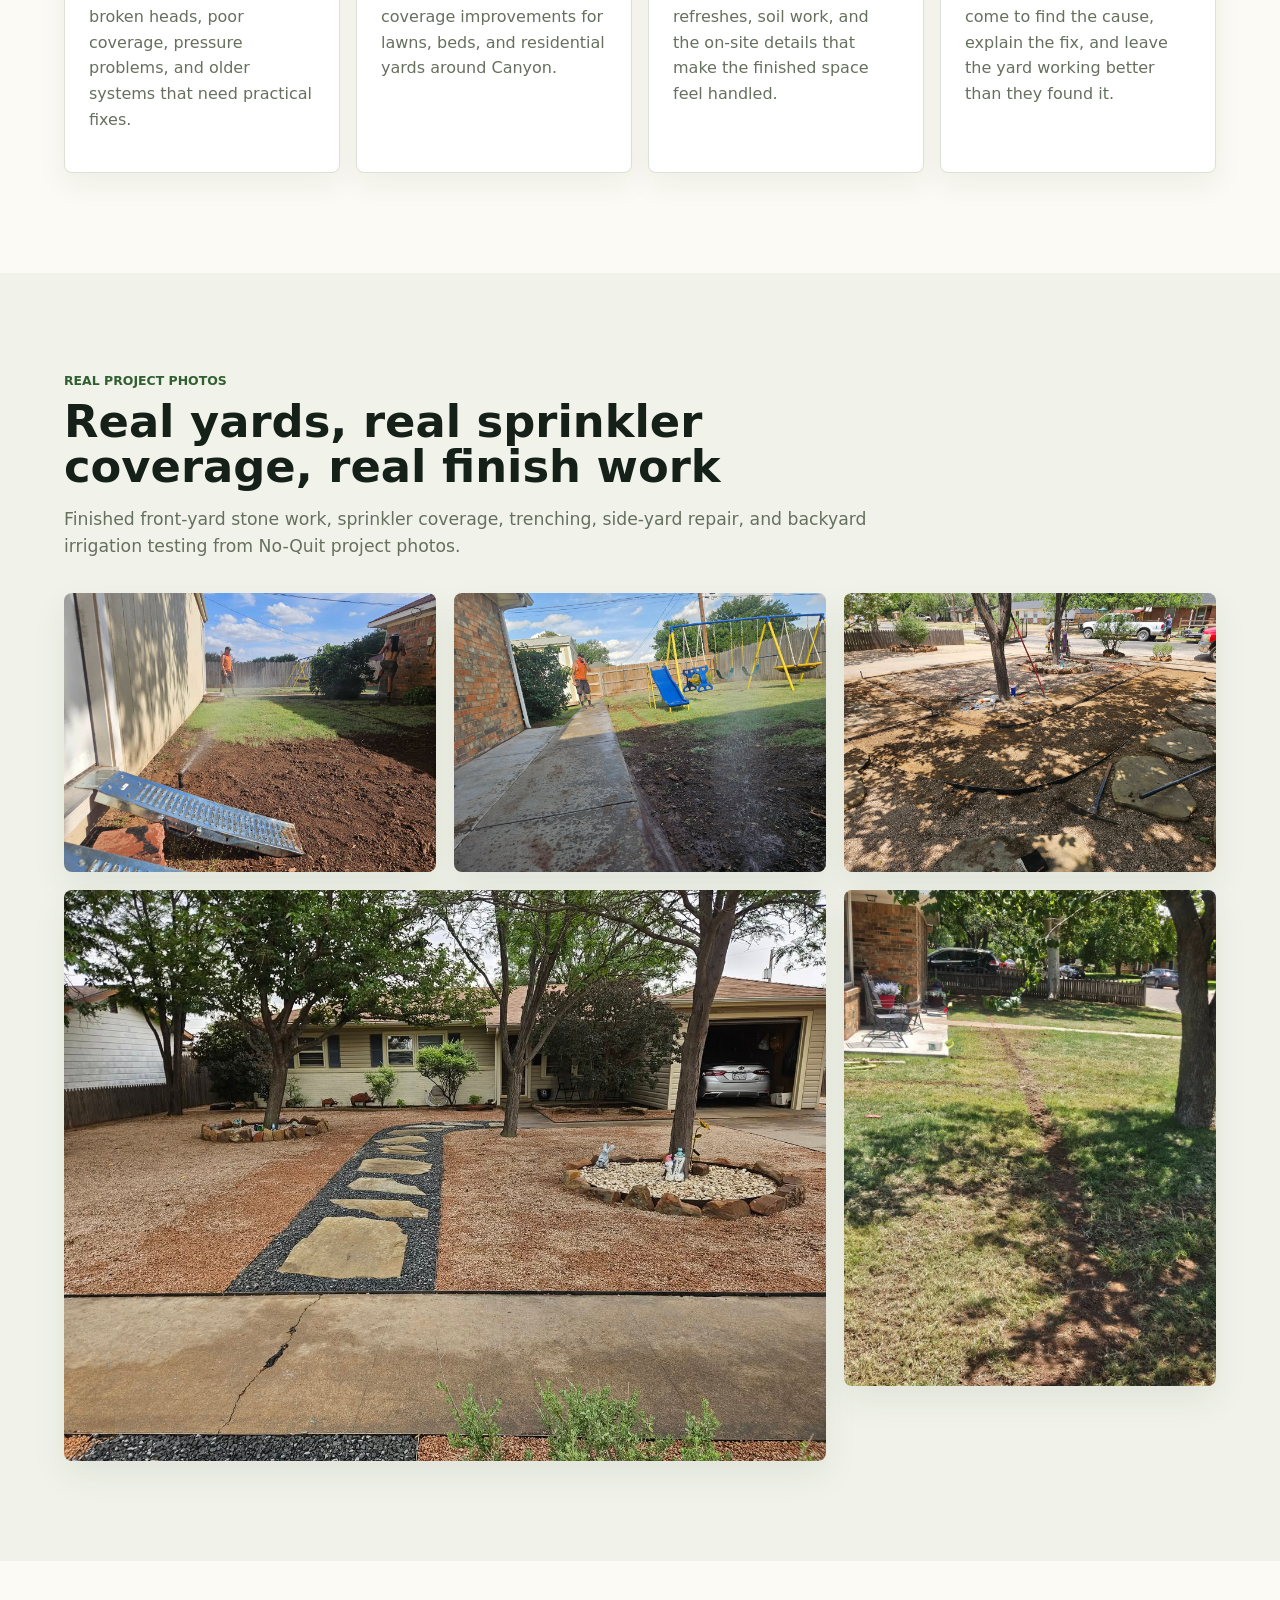
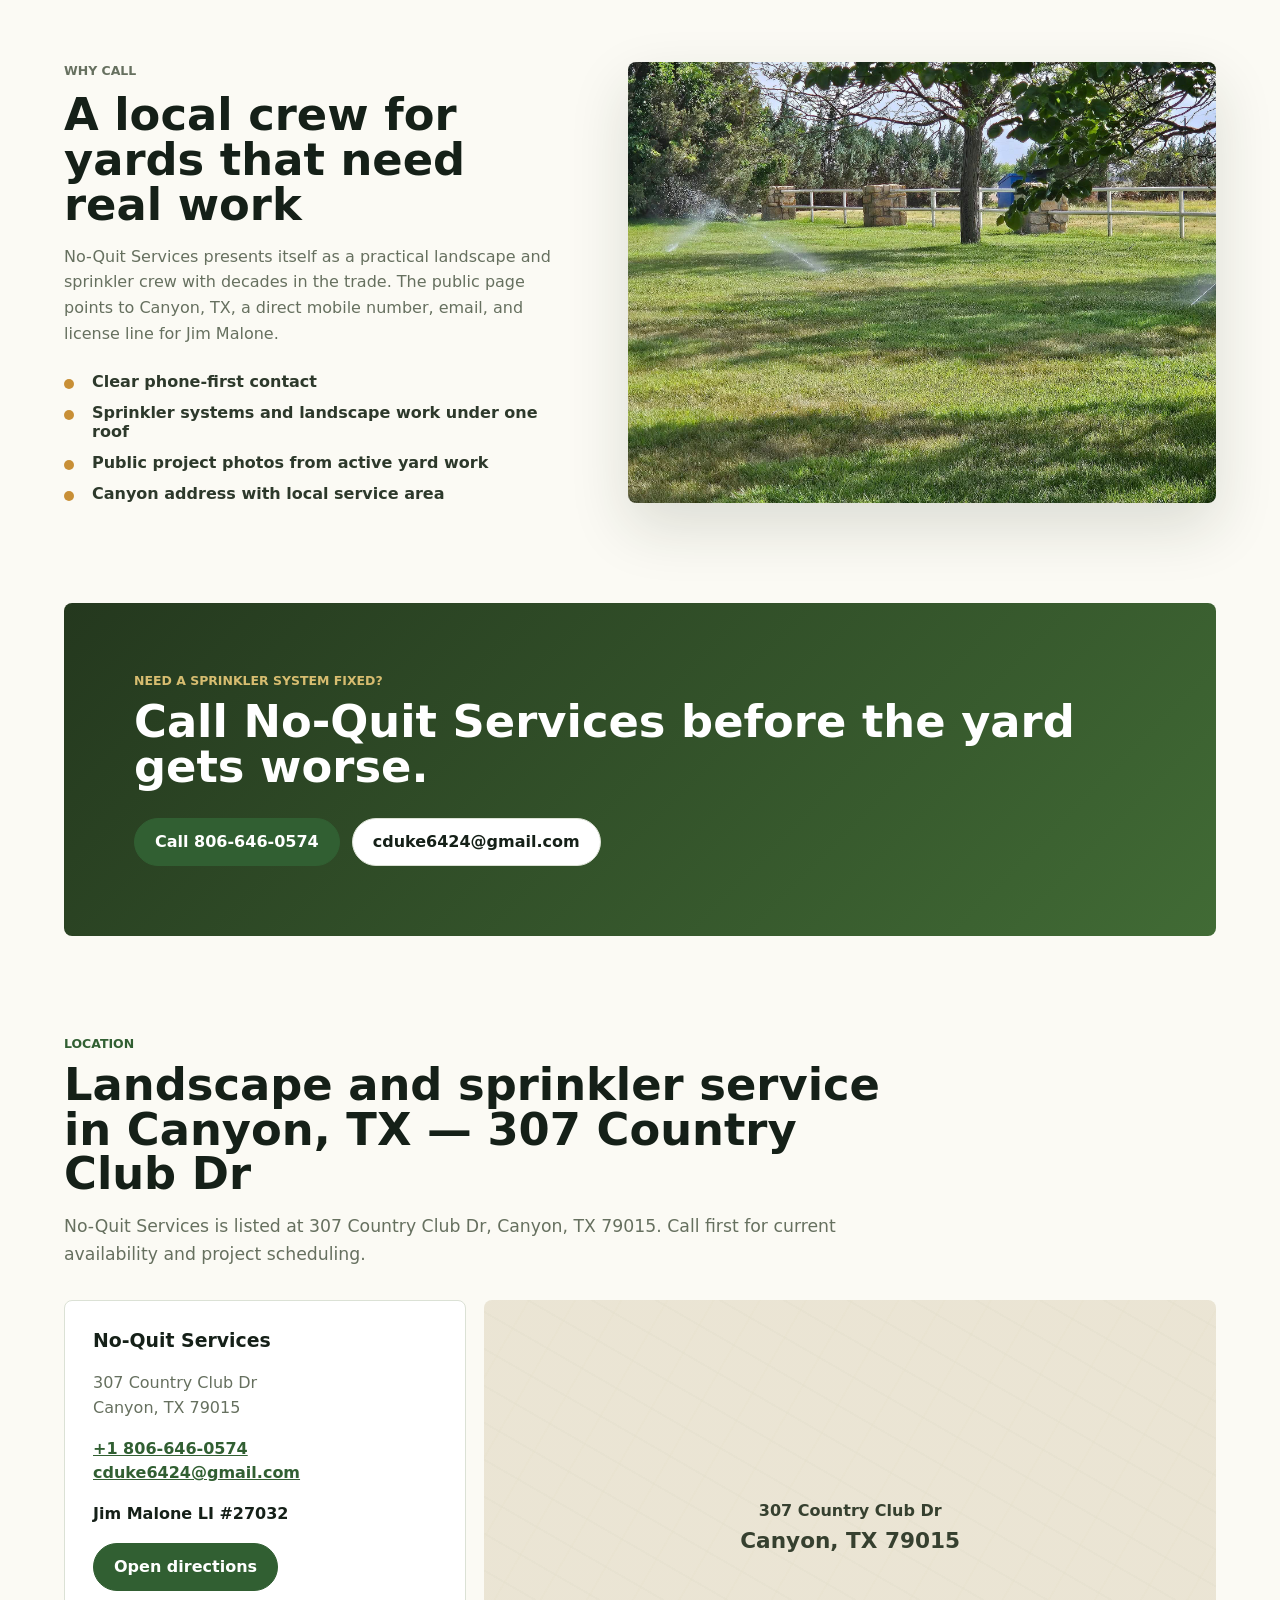
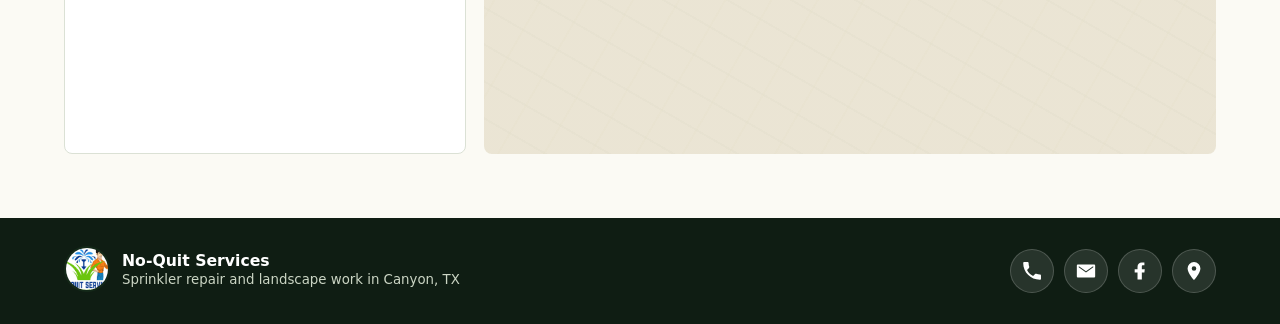
==== commit 2a1c0fe6: "Rebuild project gallery composition" ====
--- a/index.html
+++ b/index.html
@@ -123,25 +123,21 @@
           <p>Finished front-yard stone work, sprinkler coverage, trenching, side-yard repair, and backyard irrigation testing from No-Quit project photos.</p>
         </div>
         <div class="project-gallery" aria-label="No-Quit Services project photo gallery">
-          <div class="gallery-lead">
-            <figure class="photo-card landscape">
-              <img src="assets/finished-stone-walkway.jpg" alt="Finished stone walkway and low-maintenance front yard landscape work">
-            </figure>
-            <figure class="photo-card portrait">
-              <img src="assets/lawn-trench-path.jpg" alt="Narrow lawn trench path prepared for irrigation work">
-            </figure>
-          </div>
-          <div class="gallery-row">
-            <figure class="photo-card landscape">
-              <img src="assets/side-yard-repair.jpg" alt="Side yard sprinkler repair and sod work in progress">
-            </figure>
-            <figure class="photo-card landscape">
-              <img src="assets/backyard-irrigation-test.jpg" alt="Backyard sprinkler test near a walkway and play set">
-            </figure>
-            <figure class="photo-card landscape">
-              <img src="assets/landscape-layout-work.jpg" alt="Landscape edging and yard layout work in progress">
-            </figure>
-          </div>
+          <figure class="photo-card photo-small landscape">
+            <img src="assets/side-yard-repair.jpg" alt="Side yard sprinkler repair and sod work in progress">
+          </figure>
+          <figure class="photo-card photo-small landscape">
+            <img src="assets/backyard-irrigation-test.jpg" alt="Backyard sprinkler test near a walkway and play set">
+          </figure>
+          <figure class="photo-card photo-small landscape">
+            <img src="assets/landscape-layout-work.jpg" alt="Landscape edging and yard layout work in progress">
+          </figure>
+          <figure class="photo-card photo-feature landscape">
+            <img src="assets/finished-stone-walkway.jpg" alt="Finished stone walkway and low-maintenance front yard landscape work">
+          </figure>
+          <figure class="photo-card photo-tall portrait">
+            <img src="assets/lawn-trench-path.jpg" alt="Narrow lawn trench path prepared for irrigation work">
+          </figure>
         </div>
       </section>
 
--- a/styles.css
+++ b/styles.css
@@ -326,23 +326,9 @@
 
 .project-gallery {
   display: grid;
-  grid-template-columns: 1fr;
+  grid-template-columns: repeat(12, minmax(0, 1fr));
   gap: 18px;
-}
-
-.gallery-lead,
-.gallery-row {
-  display: grid;
-  gap: 18px;
-}
-
-.gallery-lead {
-  grid-template-columns: minmax(0, 16fr) minmax(260px, 9fr);
-  align-items: stretch;
-}
-
-.gallery-row {
-  grid-template-columns: repeat(3, minmax(0, 1fr));
+  max-width: 1180px;
 }
 
 .photo-card {
@@ -355,6 +341,18 @@
   object-fit: cover;
   border-radius: 8px;
   box-shadow: 0 14px 34px rgba(40, 55, 30, 0.08);
+}
+
+.photo-small {
+  grid-column: span 4;
+}
+
+.photo-feature {
+  grid-column: span 8;
+}
+
+.photo-tall {
+  grid-column: span 4;
 }
 
 .photo-card.landscape img {
@@ -569,16 +567,13 @@
     grid-template-columns: repeat(2, minmax(0, 1fr));
   }
 
-  .project-gallery {
-    grid-template-columns: 1fr;
-  }
-
-  .gallery-lead {
-    grid-template-columns: minmax(0, 16fr) minmax(220px, 9fr);
-  }
-
-  .gallery-row {
-    grid-template-columns: repeat(3, minmax(0, 1fr));
+  .photo-small {
+    grid-column: span 6;
+  }
+
+  .photo-feature,
+  .photo-tall {
+    grid-column: span 12;
   }
 }
 
@@ -634,10 +629,14 @@
   }
 
   .service-grid,
-  .project-gallery,
-  .gallery-lead,
-  .gallery-row {
+  .project-gallery {
     grid-template-columns: 1fr;
+  }
+
+  .photo-small,
+  .photo-feature,
+  .photo-tall {
+    grid-column: 1;
   }
 
   .service-grid article {
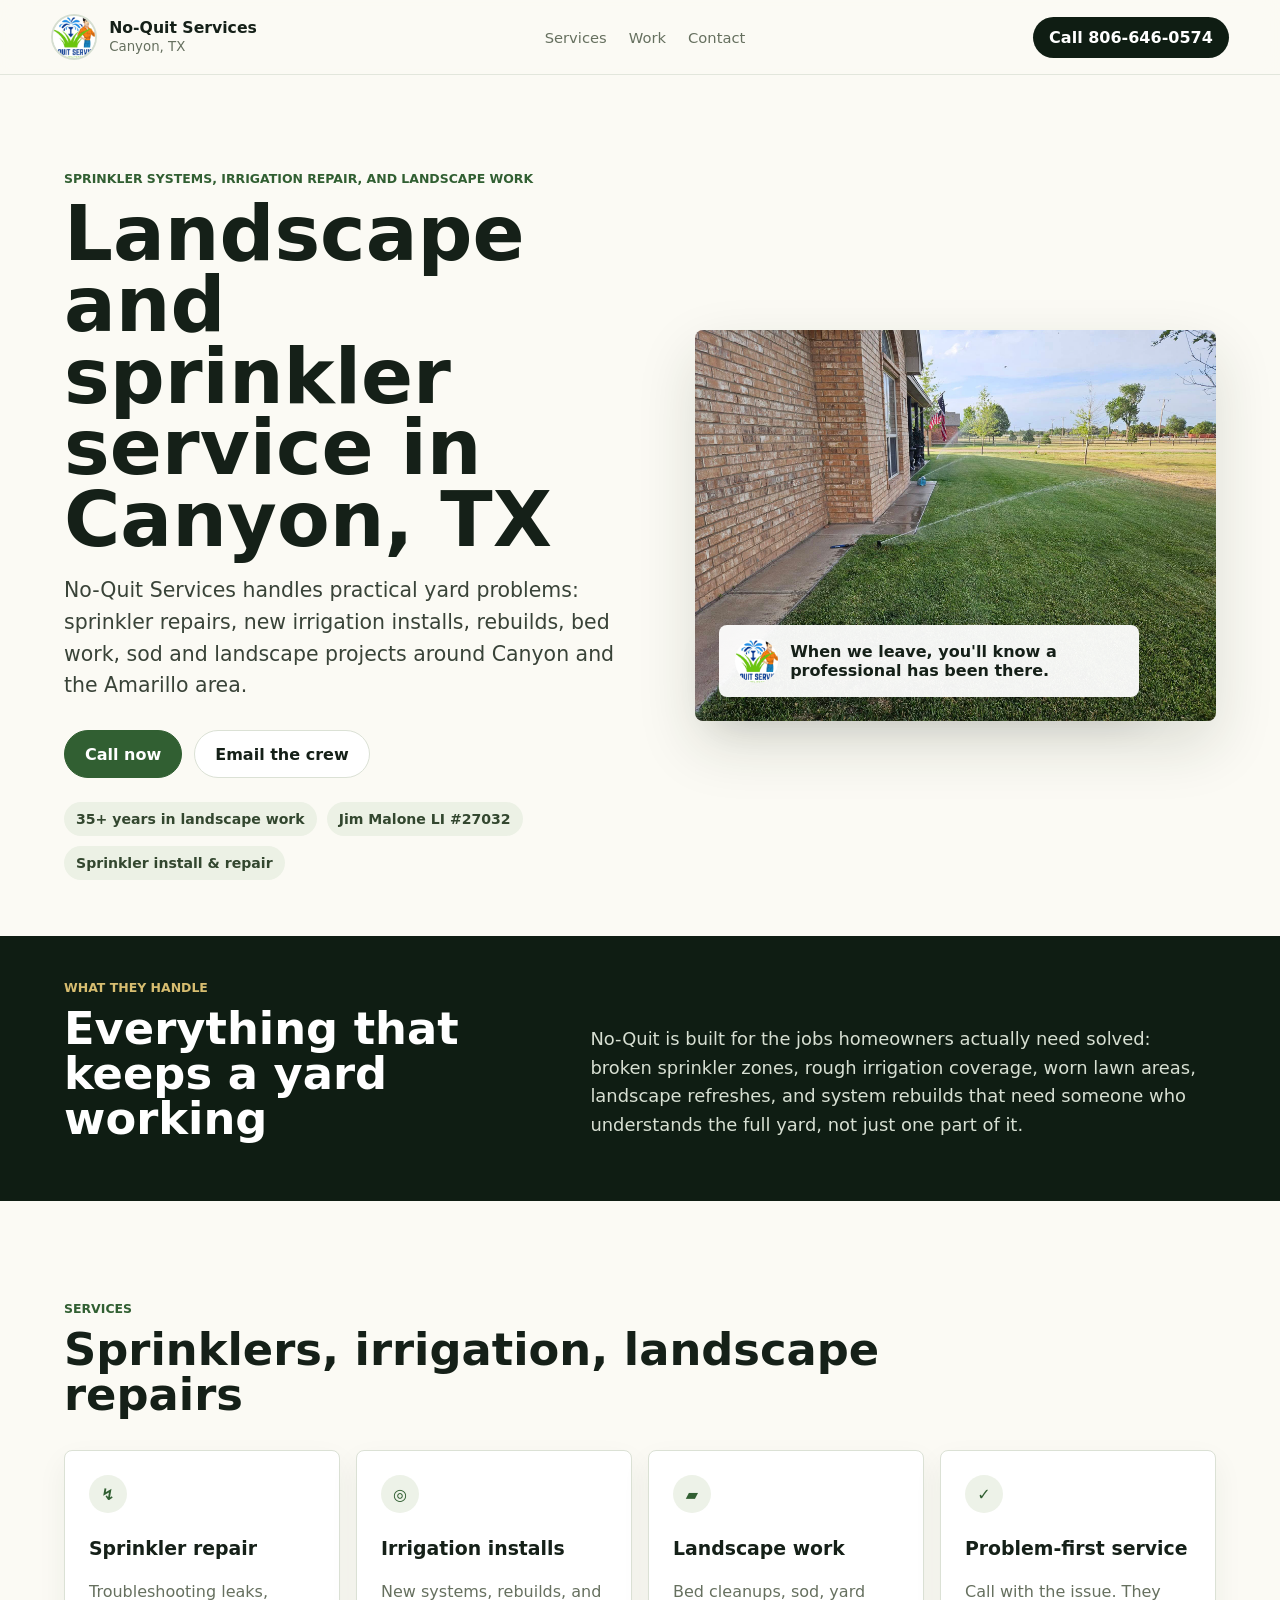
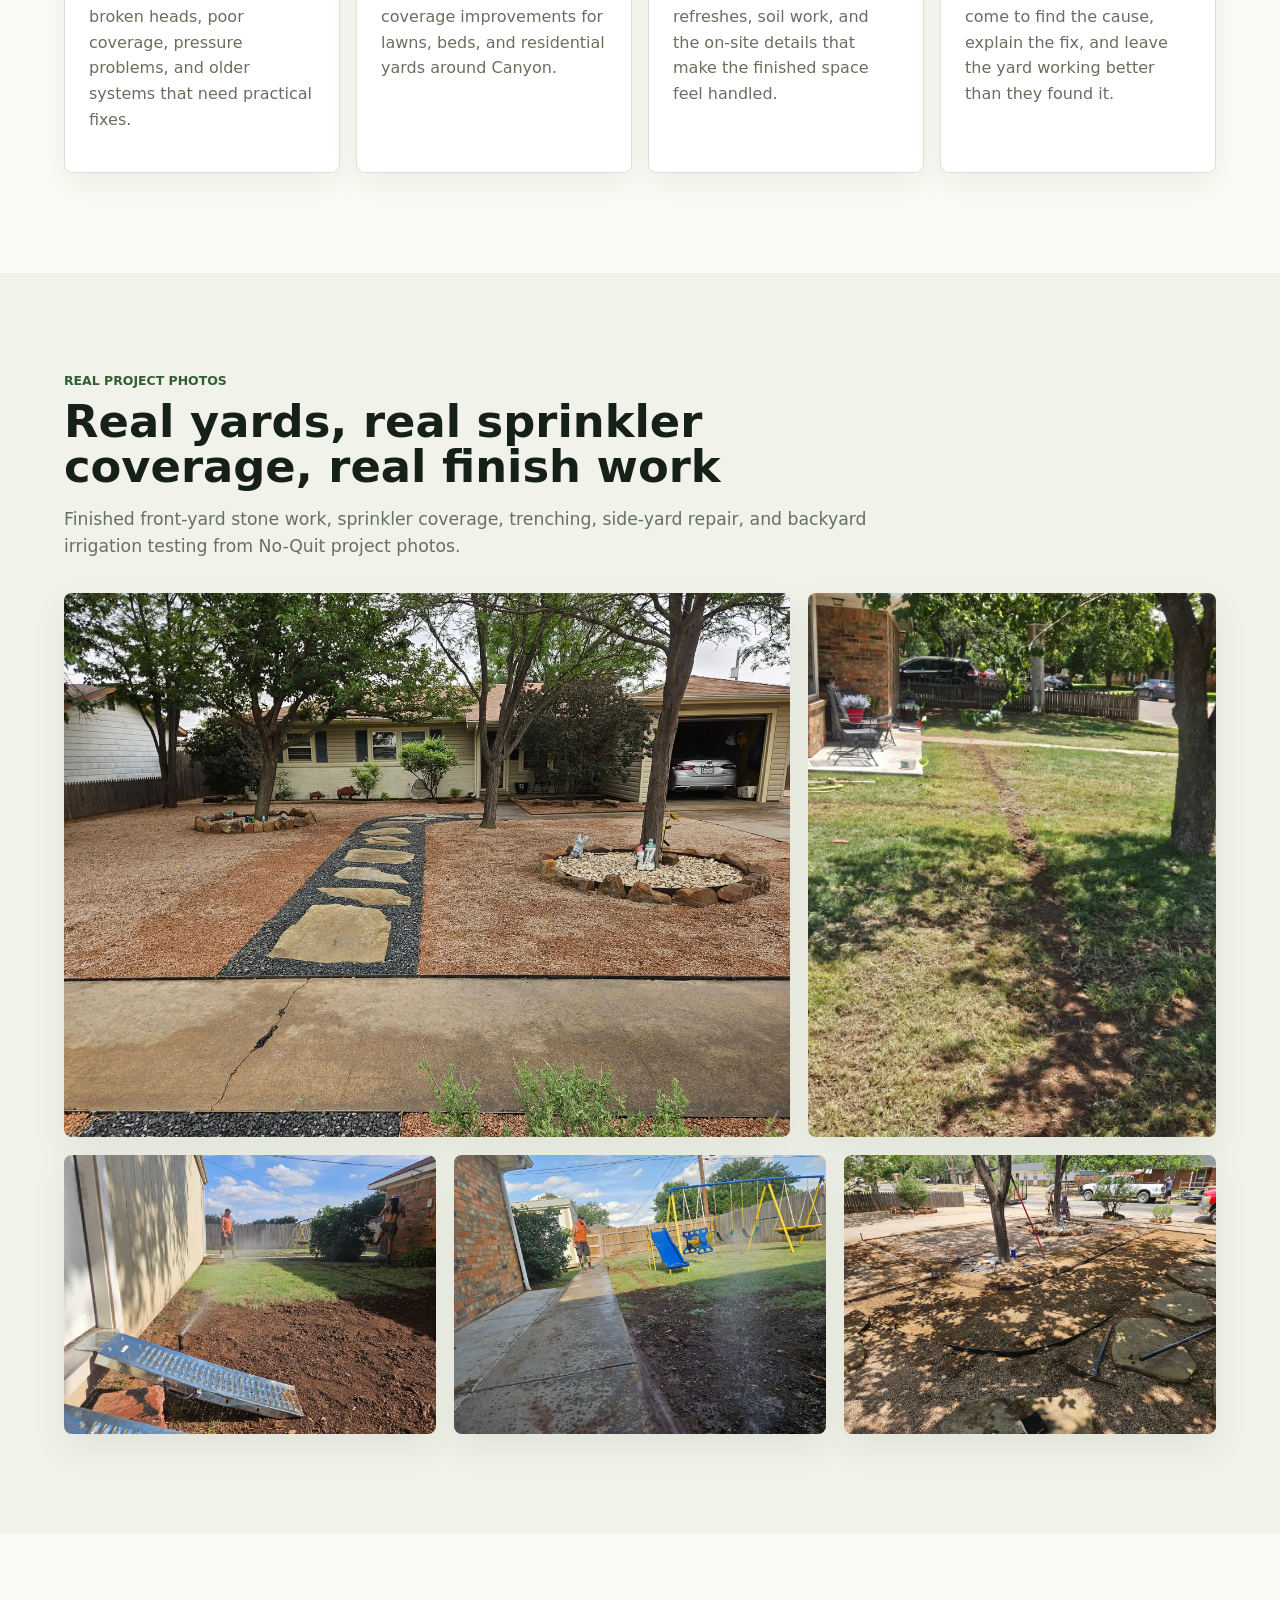
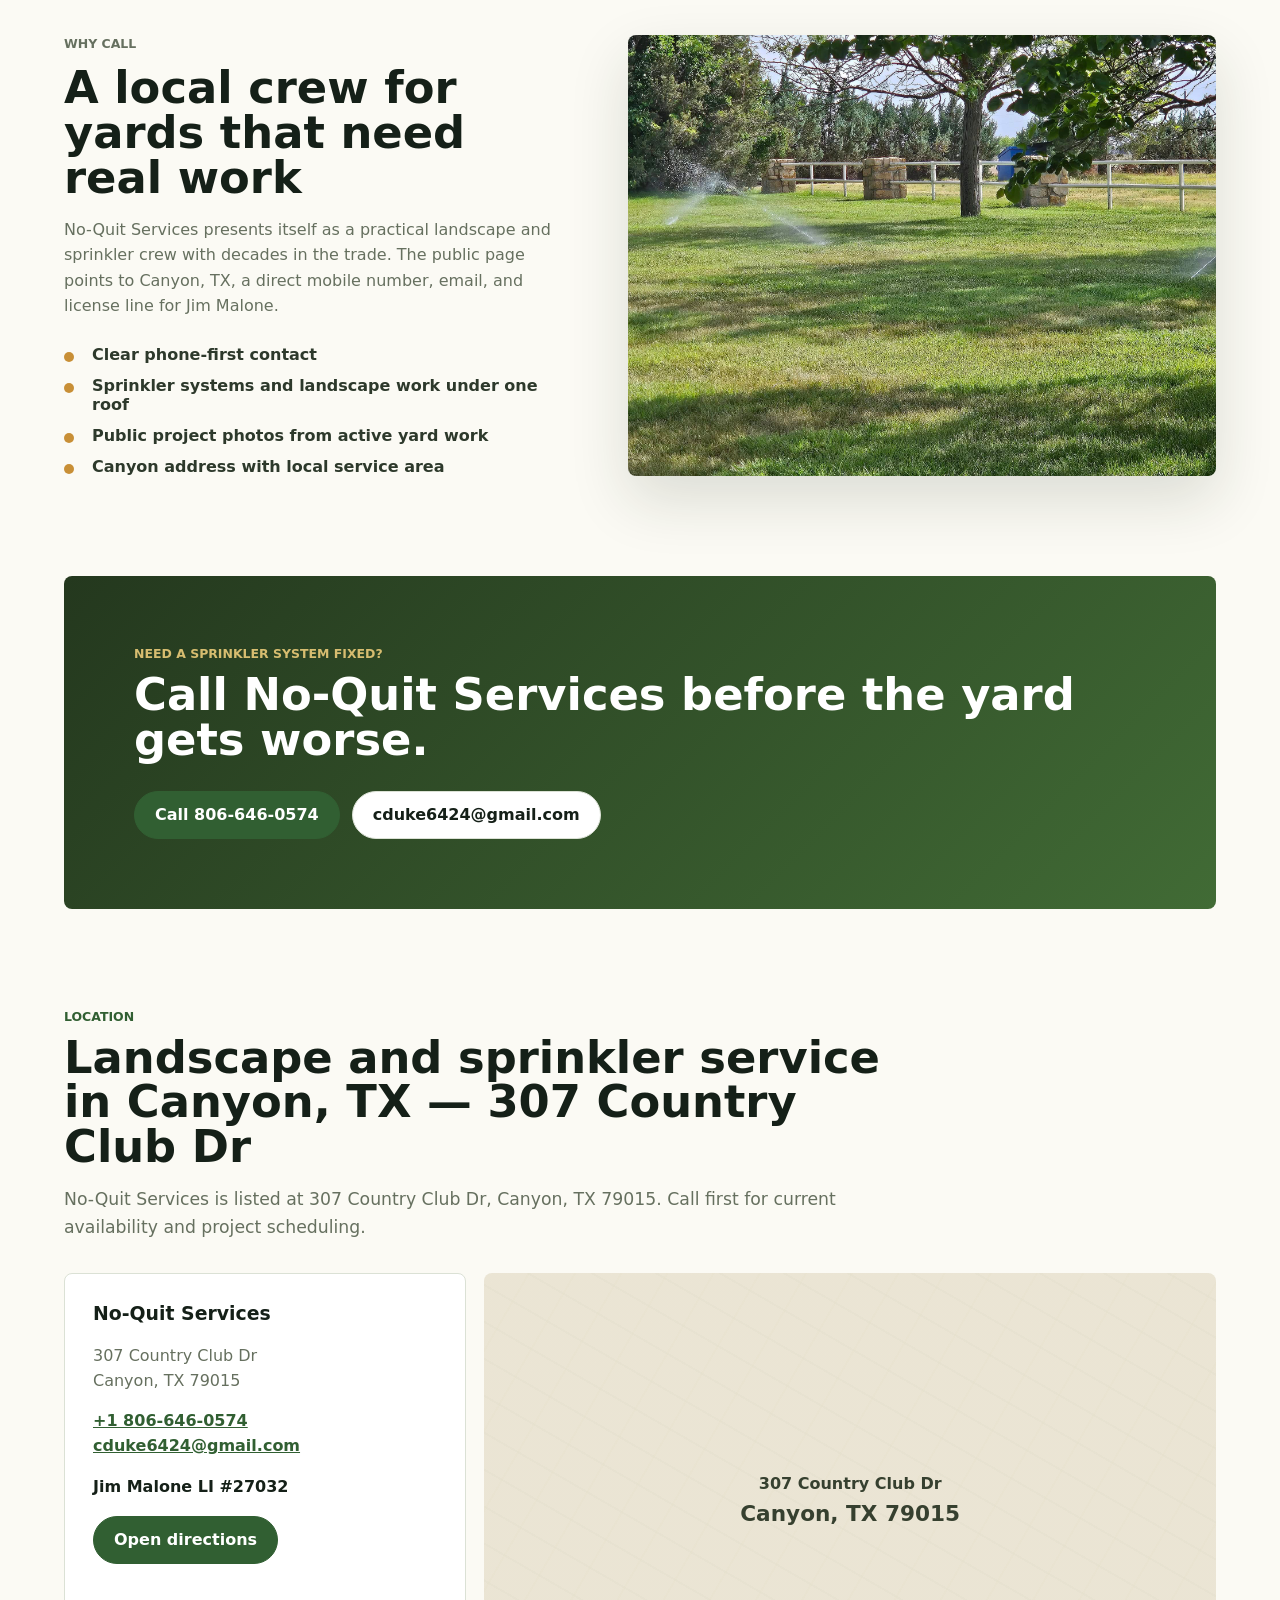
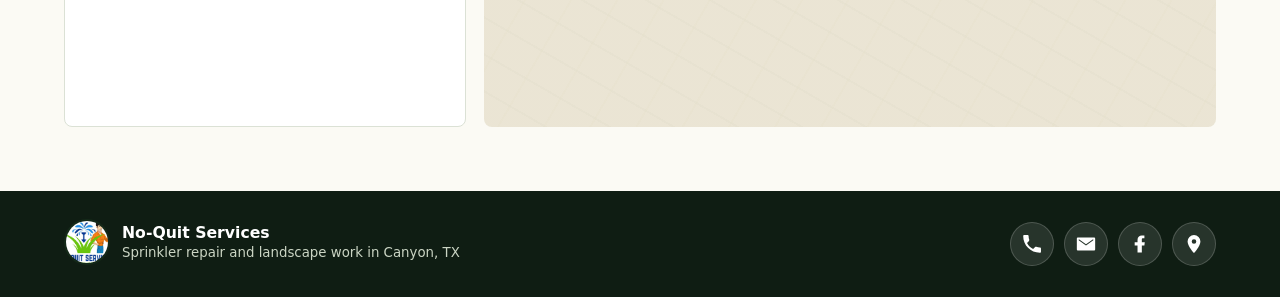
==== commit 60ece447: "Revert "Rebuild project gallery composition" This reverts commit 2a1c0fe62c50dc239e5cb03b2505d89ced2" ====
--- a/index.html
+++ b/index.html
@@ -123,21 +123,25 @@
           <p>Finished front-yard stone work, sprinkler coverage, trenching, side-yard repair, and backyard irrigation testing from No-Quit project photos.</p>
         </div>
         <div class="project-gallery" aria-label="No-Quit Services project photo gallery">
-          <figure class="photo-card photo-small landscape">
-            <img src="assets/side-yard-repair.jpg" alt="Side yard sprinkler repair and sod work in progress">
-          </figure>
-          <figure class="photo-card photo-small landscape">
-            <img src="assets/backyard-irrigation-test.jpg" alt="Backyard sprinkler test near a walkway and play set">
-          </figure>
-          <figure class="photo-card photo-small landscape">
-            <img src="assets/landscape-layout-work.jpg" alt="Landscape edging and yard layout work in progress">
-          </figure>
-          <figure class="photo-card photo-feature landscape">
-            <img src="assets/finished-stone-walkway.jpg" alt="Finished stone walkway and low-maintenance front yard landscape work">
-          </figure>
-          <figure class="photo-card photo-tall portrait">
-            <img src="assets/lawn-trench-path.jpg" alt="Narrow lawn trench path prepared for irrigation work">
-          </figure>
+          <div class="gallery-lead">
+            <figure class="photo-card landscape">
+              <img src="assets/finished-stone-walkway.jpg" alt="Finished stone walkway and low-maintenance front yard landscape work">
+            </figure>
+            <figure class="photo-card portrait">
+              <img src="assets/lawn-trench-path.jpg" alt="Narrow lawn trench path prepared for irrigation work">
+            </figure>
+          </div>
+          <div class="gallery-row">
+            <figure class="photo-card landscape">
+              <img src="assets/side-yard-repair.jpg" alt="Side yard sprinkler repair and sod work in progress">
+            </figure>
+            <figure class="photo-card landscape">
+              <img src="assets/backyard-irrigation-test.jpg" alt="Backyard sprinkler test near a walkway and play set">
+            </figure>
+            <figure class="photo-card landscape">
+              <img src="assets/landscape-layout-work.jpg" alt="Landscape edging and yard layout work in progress">
+            </figure>
+          </div>
         </div>
       </section>
 
--- a/styles.css
+++ b/styles.css
@@ -326,9 +326,23 @@
 
 .project-gallery {
   display: grid;
-  grid-template-columns: repeat(12, minmax(0, 1fr));
+  grid-template-columns: 1fr;
   gap: 18px;
-  max-width: 1180px;
+}
+
+.gallery-lead,
+.gallery-row {
+  display: grid;
+  gap: 18px;
+}
+
+.gallery-lead {
+  grid-template-columns: minmax(0, 16fr) minmax(260px, 9fr);
+  align-items: stretch;
+}
+
+.gallery-row {
+  grid-template-columns: repeat(3, minmax(0, 1fr));
 }
 
 .photo-card {
@@ -341,18 +355,6 @@
   object-fit: cover;
   border-radius: 8px;
   box-shadow: 0 14px 34px rgba(40, 55, 30, 0.08);
-}
-
-.photo-small {
-  grid-column: span 4;
-}
-
-.photo-feature {
-  grid-column: span 8;
-}
-
-.photo-tall {
-  grid-column: span 4;
 }
 
 .photo-card.landscape img {
@@ -567,13 +569,16 @@
     grid-template-columns: repeat(2, minmax(0, 1fr));
   }
 
-  .photo-small {
-    grid-column: span 6;
-  }
-
-  .photo-feature,
-  .photo-tall {
-    grid-column: span 12;
+  .project-gallery {
+    grid-template-columns: 1fr;
+  }
+
+  .gallery-lead {
+    grid-template-columns: minmax(0, 16fr) minmax(220px, 9fr);
+  }
+
+  .gallery-row {
+    grid-template-columns: repeat(3, minmax(0, 1fr));
   }
 }
 
@@ -629,14 +634,10 @@
   }
 
   .service-grid,
-  .project-gallery {
+  .project-gallery,
+  .gallery-lead,
+  .gallery-row {
     grid-template-columns: 1fr;
-  }
-
-  .photo-small,
-  .photo-feature,
-  .photo-tall {
-    grid-column: 1;
   }
 
   .service-grid article {
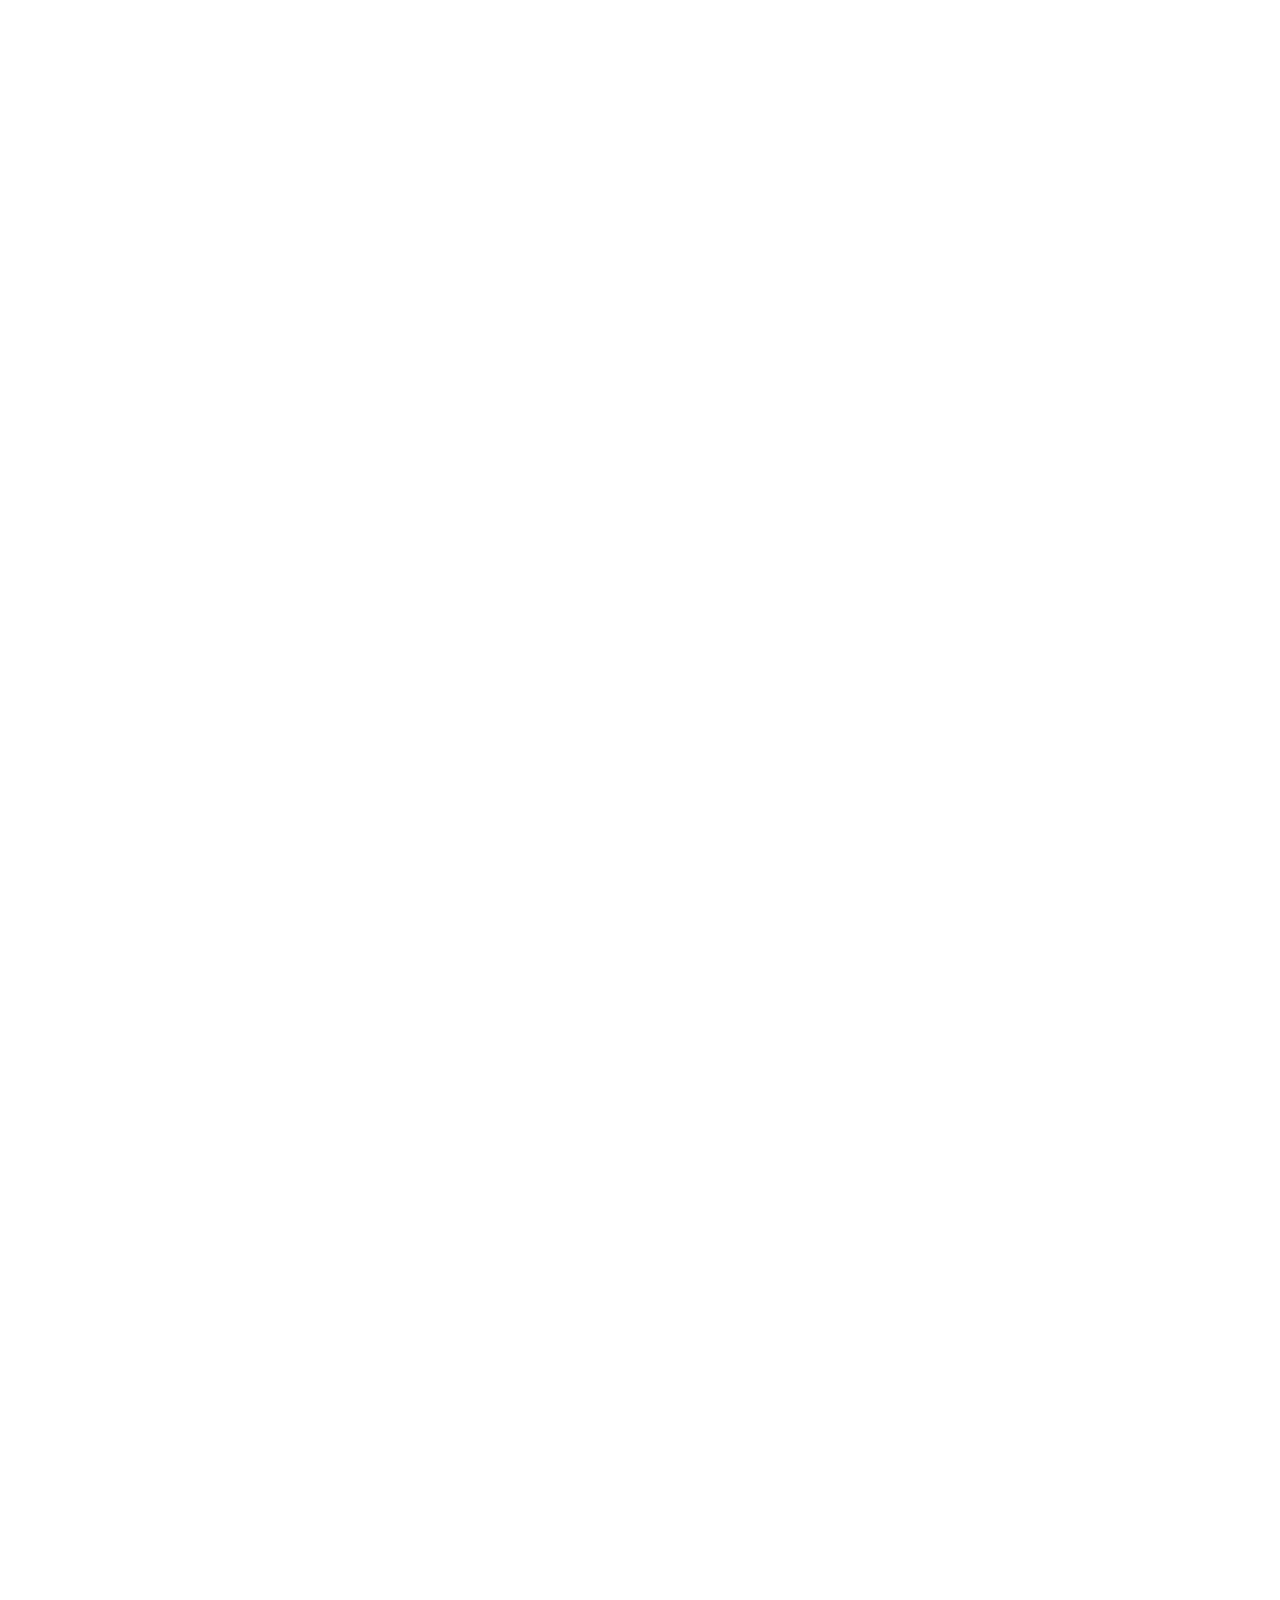
==== commit 2d20bb72: "Deploy premium Next contractor site" ====
--- a/index.html
+++ b/index.html
@@ -1,223 +1 @@
-<!doctype html>
-<html lang="en">
-  <head>
-    <meta charset="utf-8">
-    <meta name="viewport" content="width=device-width, initial-scale=1">
-    <title>No-Quit Services | Sprinkler Repair & Landscaping in Canyon, TX</title>
-    <meta name="description" content="No-Quit Services handles sprinkler repair, irrigation installation, and landscape work in Canyon, TX. Call 806-646-0574.">
-    <meta name="robots" content="index, follow">
-    <link rel="canonical" href="https://deanooooooooo.github.io/no-quit-services-site/">
-    <meta property="og:type" content="website">
-    <meta property="og:title" content="No-Quit Services | Canyon Sprinkler & Landscape Work">
-    <meta property="og:description" content="Sprinkler repair, irrigation installation, and practical landscape work from a Canyon, TX crew with 35+ years in the trade.">
-    <meta property="og:url" content="https://deanooooooooo.github.io/no-quit-services-site/">
-    <meta property="og:image" content="https://deanooooooooo.github.io/no-quit-services-site/assets/hero-finished-sprinklers.jpg">
-    <meta name="twitter:card" content="summary_large_image">
-    <link rel="stylesheet" href="styles.css">
-    <script type="application/ld+json">
-      {
-        "@context": "https://schema.org",
-        "@type": "LocalBusiness",
-        "name": "No-Quit Services",
-        "image": "https://deanooooooooo.github.io/no-quit-services-site/assets/hero-finished-sprinklers.jpg",
-        "url": "https://deanooooooooo.github.io/no-quit-services-site/",
-        "telephone": "+18066460574",
-        "email": "cduke6424@gmail.com",
-        "address": {
-          "@type": "PostalAddress",
-          "streetAddress": "307 Country Club Dr",
-          "addressLocality": "Canyon",
-          "addressRegion": "TX",
-          "postalCode": "79015",
-          "addressCountry": "US"
-        },
-        "areaServed": ["Canyon", "Amarillo", "Randall County"],
-        "sameAs": ["https://www.facebook.com/p/No-Quit-Services-100092019264324/"],
-        "description": "Sprinkler system repair, irrigation installation, and landscape work in Canyon, Texas."
-      }
-    </script>
-  </head>
-  <body>
-    <header class="site-header" aria-label="Primary">
-      <a class="brand" href="#top" aria-label="No-Quit Services home">
-        <img src="assets/logo.jpg" alt="No-Quit Services logo">
-        <span>
-          <strong>No-Quit Services</strong>
-          <small>Canyon, TX</small>
-        </span>
-      </a>
-      <nav>
-        <a href="#services">Services</a>
-        <a href="#work">Work</a>
-        <a href="#contact">Contact</a>
-      </nav>
-      <a class="header-call" href="tel:+18066460574">Call 806-646-0574</a>
-    </header>
-
-    <main id="top">
-      <section class="hero">
-        <div class="hero-copy">
-          <p class="eyebrow">Sprinkler systems, irrigation repair, and landscape work</p>
-          <h1>Landscape and sprinkler service in Canyon, TX</h1>
-          <p class="lead">No-Quit Services handles practical yard problems: sprinkler repairs, new irrigation installs, rebuilds, bed work, sod and landscape projects around Canyon and the Amarillo area.</p>
-          <div class="hero-actions" aria-label="Primary calls to action">
-            <a class="btn primary" href="tel:+18066460574">Call now</a>
-            <a class="btn secondary" href="mailto:cduke6424@gmail.com">Email the crew</a>
-          </div>
-          <div class="proof-row">
-            <span>35+ years in landscape work</span>
-            <span>Jim Malone LI #27032</span>
-            <span>Sprinkler install & repair</span>
-          </div>
-        </div>
-        <div class="hero-media">
-          <img class="hero-image" src="assets/hero-finished-sprinklers.jpg" alt="Finished lawn sprinkler coverage beside a Canyon home">
-          <div class="media-card">
-            <img src="assets/logo.jpg" alt="">
-            <span>When we leave, you'll know a professional has been there.</span>
-          </div>
-        </div>
-      </section>
-
-      <section class="intro-band">
-        <div>
-          <p class="eyebrow">What they handle</p>
-          <h2>Everything that keeps a yard working</h2>
-        </div>
-        <p>No-Quit is built for the jobs homeowners actually need solved: broken sprinkler zones, rough irrigation coverage, worn lawn areas, landscape refreshes, and system rebuilds that need someone who understands the full yard, not just one part of it.</p>
-      </section>
-
-      <section id="services" class="section">
-        <div class="section-head">
-          <p class="eyebrow">Services</p>
-          <h2>Sprinklers, irrigation, landscape repairs</h2>
-        </div>
-        <div class="service-grid">
-          <article>
-            <span class="icon">↯</span>
-            <h3>Sprinkler repair</h3>
-            <p>Troubleshooting leaks, broken heads, poor coverage, pressure problems, and older systems that need practical fixes.</p>
-          </article>
-          <article>
-            <span class="icon">◎</span>
-            <h3>Irrigation installs</h3>
-            <p>New systems, rebuilds, and coverage improvements for lawns, beds, and residential yards around Canyon.</p>
-          </article>
-          <article>
-            <span class="icon">▰</span>
-            <h3>Landscape work</h3>
-            <p>Bed cleanups, sod, yard refreshes, soil work, and the on-site details that make the finished space feel handled.</p>
-          </article>
-          <article>
-            <span class="icon">✓</span>
-            <h3>Problem-first service</h3>
-            <p>Call with the issue. They come to find the cause, explain the fix, and leave the yard working better than they found it.</p>
-          </article>
-        </div>
-      </section>
-
-      <section id="work" class="section work-section">
-        <div class="section-head">
-          <p class="eyebrow">Real project photos</p>
-          <h2>Real yards, real sprinkler coverage, real finish work</h2>
-          <p>Finished front-yard stone work, sprinkler coverage, trenching, side-yard repair, and backyard irrigation testing from No-Quit project photos.</p>
-        </div>
-        <div class="project-gallery" aria-label="No-Quit Services project photo gallery">
-          <div class="gallery-lead">
-            <figure class="photo-card landscape">
-              <img src="assets/finished-stone-walkway.jpg" alt="Finished stone walkway and low-maintenance front yard landscape work">
-            </figure>
-            <figure class="photo-card portrait">
-              <img src="assets/lawn-trench-path.jpg" alt="Narrow lawn trench path prepared for irrigation work">
-            </figure>
-          </div>
-          <div class="gallery-row">
-            <figure class="photo-card landscape">
-              <img src="assets/side-yard-repair.jpg" alt="Side yard sprinkler repair and sod work in progress">
-            </figure>
-            <figure class="photo-card landscape">
-              <img src="assets/backyard-irrigation-test.jpg" alt="Backyard sprinkler test near a walkway and play set">
-            </figure>
-            <figure class="photo-card landscape">
-              <img src="assets/landscape-layout-work.jpg" alt="Landscape edging and yard layout work in progress">
-            </figure>
-          </div>
-        </div>
-      </section>
-
-      <section class="section split">
-        <div>
-          <p class="eyebrow">Why call</p>
-          <h2>A local crew for yards that need real work</h2>
-          <p>No-Quit Services presents itself as a practical landscape and sprinkler crew with decades in the trade. The public page points to Canyon, TX, a direct mobile number, email, and license line for Jim Malone.</p>
-          <ul class="check-list">
-            <li>Clear phone-first contact</li>
-            <li>Sprinkler systems and landscape work under one roof</li>
-            <li>Public project photos from active yard work</li>
-            <li>Canyon address with local service area</li>
-          </ul>
-        </div>
-        <img src="assets/coverage-lawn-sprinklers.jpg" alt="Sprinklers covering a shaded lawn after system work">
-      </section>
-
-      <section class="cta-strip">
-        <p class="eyebrow">Need a sprinkler system fixed?</p>
-        <h2>Call No-Quit Services before the yard gets worse.</h2>
-        <div class="hero-actions">
-          <a class="btn primary" href="tel:+18066460574">Call 806-646-0574</a>
-          <a class="btn secondary" href="mailto:cduke6424@gmail.com">cduke6424@gmail.com</a>
-        </div>
-      </section>
-
-      <section id="contact" class="section map-section">
-        <div class="section-head">
-          <p class="eyebrow">Location</p>
-          <h2>Landscape and sprinkler service in Canyon, TX — 307 Country Club Dr</h2>
-          <p>No-Quit Services is listed at 307 Country Club Dr, Canyon, TX 79015. Call first for current availability and project scheduling.</p>
-        </div>
-        <div class="contact-grid">
-          <div class="contact-card">
-            <h3>No-Quit Services</h3>
-            <p>307 Country Club Dr<br>Canyon, TX 79015</p>
-            <p><a href="tel:+18066460574">+1 806-646-0574</a><br><a href="mailto:cduke6424@gmail.com">cduke6424@gmail.com</a></p>
-            <p class="license">Jim Malone LI #27032</p>
-            <a class="btn primary" href="https://www.google.com/maps/search/?api=1&query=No-Quit%20Services%20307%20Country%20Club%20Dr%20Canyon%20TX%2079015">Open directions</a>
-          </div>
-          <div class="map-frame">
-            <div class="map-fallback" aria-hidden="true">
-              <span>307 Country Club Dr</span>
-              <strong>Canyon, TX 79015</strong>
-            </div>
-            <iframe title="Map to No-Quit Services in Canyon, Texas" src="https://maps.google.com/maps?q=No-Quit%20Services%20307%20Country%20Club%20Dr%20Canyon%20TX%2079015&output=embed" width="600" height="450" loading="lazy" referrerpolicy="no-referrer-when-downgrade"></iframe>
-          </div>
-        </div>
-      </section>
-    </main>
-
-    <footer class="site-footer">
-      <div>
-        <a class="brand footer-brand" href="#top">
-          <img src="assets/logo.jpg" alt="">
-          <span>
-            <strong>No-Quit Services</strong>
-            <small>Sprinkler repair and landscape work in Canyon, TX</small>
-          </span>
-        </a>
-      </div>
-      <div class="footer-links" aria-label="Business links">
-        <a href="tel:+18066460574" aria-label="Call No-Quit Services">
-          <svg viewBox="0 0 24 24" aria-hidden="true"><path d="M6.6 10.8c1.7 3.3 3.3 4.9 6.6 6.6l2.2-2.2c.3-.3.8-.4 1.2-.2 1.3.4 2.6.7 4 .7.7 0 1.2.5 1.2 1.2v3.5c0 .7-.5 1.2-1.2 1.2C10.4 21.6 2.4 13.6 2.4 3.4c0-.7.5-1.2 1.2-1.2h3.5c.7 0 1.2.5 1.2 1.2 0 1.4.2 2.8.7 4 .1.4 0 .8-.3 1.2l-2.1 2.2Z"/></svg>
-        </a>
-        <a href="mailto:cduke6424@gmail.com" aria-label="Email No-Quit Services">
-          <svg viewBox="0 0 24 24" aria-hidden="true"><path d="M3 5h18c.6 0 1 .4 1 1v12c0 .6-.4 1-1 1H3c-.6 0-1-.4-1-1V6c0-.6.4-1 1-1Zm9 7.4L4.7 7H4v.8l8 5.9 8-5.9V7h-.7L12 12.4Z"/></svg>
-        </a>
-        <a href="https://www.facebook.com/p/No-Quit-Services-100092019264324/" aria-label="No-Quit Services on Facebook">
-          <svg viewBox="0 0 24 24" aria-hidden="true"><path d="M14 8.2V6.7c0-.7.5-1 1.1-1h1.7V2.8c-.3 0-1.5-.1-2.8-.1-2.8 0-4.7 1.7-4.7 4.8v2.7H6.2v3.3h3.1v7.8H14v-7.8h2.8l.4-3.3H14Z"/></svg>
-        </a>
-        <a href="https://www.google.com/maps/search/?api=1&query=No-Quit%20Services%20307%20Country%20Club%20Dr%20Canyon%20TX%2079015" aria-label="Map to No-Quit Services">
-          <svg viewBox="0 0 24 24" aria-hidden="true"><path d="M12 2.2a7 7 0 0 0-7 7c0 5.2 7 12.6 7 12.6s7-7.4 7-12.6a7 7 0 0 0-7-7Zm0 9.5a2.5 2.5 0 1 1 0-5 2.5 2.5 0 0 1 0 5Z"/></svg>
-        </a>
-      </div>
-    </footer>
-  </body>
-</html>
+<!DOCTYPE html><html lang="en"><head><meta charSet="utf-8"/><meta name="viewport" content="width=device-width, initial-scale=1"/><link rel="preload" as="image" href="/no-quit-services-site/assets/hero-finished-sprinklers.jpg"/><link rel="preload" as="image" href="/no-quit-services-site/assets/finished-stone-walkway.jpg"/><link rel="preload" as="image" href="/no-quit-services-site/assets/coverage-lawn-sprinklers.jpg"/><link rel="preload" as="image" href="/no-quit-services-site/assets/backyard-irrigation-test.jpg"/><link rel="preload" as="image" href="/no-quit-services-site/assets/lawn-trench-path.jpg"/><link rel="preload" as="image" href="/no-quit-services-site/assets/side-yard-repair.jpg"/><link rel="preload" as="image" href="/no-quit-services-site/assets/landscape-layout-work.jpg"/><link rel="stylesheet" href="/no-quit-services-site/_next/static/chunks/0yk2asevvyb51.css" data-precedence="next"/><link rel="preload" as="script" fetchPriority="low" href="/no-quit-services-site/_next/static/chunks/3ll07n217cgxf.js"/><script src="/no-quit-services-site/_next/static/chunks/2qf68lgwgoigh.js" async=""></script><script src="/no-quit-services-site/_next/static/chunks/3p9eevrhj-twl.js" async=""></script><script src="/no-quit-services-site/_next/static/chunks/turbopack-3-n4d5c00zfl-.js" async=""></script><script src="/no-quit-services-site/_next/static/chunks/1d4h-sglyo8ft.js" async=""></script><script src="/no-quit-services-site/_next/static/chunks/14mumt5_n0xhi.js" async=""></script><script src="/no-quit-services-site/_next/static/chunks/2jkn1aq7hju7y.js" async=""></script><title>No-Quit Services | Premium Contractor Website Prototype</title><meta name="description" content="Interactive Next.js contractor website prototype for No-Quit Services in Canyon, TX."/><script src="/no-quit-services-site/_next/static/chunks/0cz1d0mv5g_q7.js" noModule=""></script></head><body><div hidden=""><!--$--><!--/$--></div><main class="min-h-screen overflow-hidden bg-[#070b0d] text-white" style="opacity:0"><div class="pointer-events-none fixed left-1/2 top-0 z-0 h-[34rem] w-[34rem] -translate-x-1/2 rounded-full bg-amber-300/10 blur-3xl" style="transform:none"></div><header class="fixed inset-x-0 top-0 z-50 border-b border-white/10 bg-[#07100d]/70 px-4 py-3 backdrop-blur-2xl sm:px-8"><div class="mx-auto flex max-w-7xl items-center justify-between gap-4"><a href="#top" class="flex min-w-0 items-center gap-3"><img alt="No-Quit Services logo" loading="lazy" width="44" height="44" decoding="async" data-nimg="1" class="h-11 w-11 rounded-full object-cover" style="color:transparent" src="/no-quit-services-site/assets/logo.jpg"/><span class="min-w-0"><strong class="block text-sm leading-none sm:text-base">No-Quit Services</strong><small class="mt-1 block text-xs text-white/56">Premium contractor prototype</small></span></a><nav class="hidden items-center gap-6 text-sm font-bold text-white/62 lg:flex"><a href="#services" class="transition hover:text-amber-300">Services</a><a href="#about" class="transition hover:text-amber-300">About</a><a href="#proof" class="transition hover:text-amber-300">Proof</a><a href="#gallery" class="transition hover:text-amber-300">Gallery</a><a href="#faq" class="transition hover:text-amber-300">FAQ</a><a href="#contact" class="transition hover:text-amber-300">Contact</a></nav><a href="tel:+18066460574" aria-label="Call No-Quit Services"><span class="inline-flex items-center justify-center gap-2 py-3 text-sm font-black transition focus-visible:outline-2 focus-visible:outline-offset-2 disabled:pointer-events-none disabled:opacity-50 bg-brass text-iron hover:bg-[#d9a654] focus-visible:outline-brass min-h-11 rounded-xl px-4 shadow-[0_0_28px_rgba(200,143,54,0.28)]"><span><svg xmlns="http://www.w3.org/2000/svg" width="18" height="18" viewBox="0 0 24 24" fill="none" stroke="currentColor" stroke-width="2" stroke-linecap="round" stroke-linejoin="round" class="lucide lucide-phone" aria-hidden="true"><path d="M13.832 16.568a1 1 0 0 0 1.213-.303l.355-.465A2 2 0 0 1 17 15h3a2 2 0 0 1 2 2v3a2 2 0 0 1-2 2A18 18 0 0 1 2 4a2 2 0 0 1 2-2h3a2 2 0 0 1 2 2v3a2 2 0 0 1-.8 1.6l-.468.351a1 1 0 0 0-.292 1.233 14 14 0 0 0 6.392 6.384"></path></svg><span class="hidden sm:inline">806-646-0574</span></span></span></a></div></header><section id="top" class="relative min-h-screen overflow-hidden px-4 pb-24 pt-28 sm:px-8"><img alt="" decoding="async" data-nimg="fill" class="object-cover opacity-18" style="position:absolute;height:100%;width:100%;left:0;top:0;right:0;bottom:0;color:transparent" src="/no-quit-services-site/assets/hero-finished-sprinklers.jpg"/><div class="absolute inset-0 bg-[radial-gradient(circle_at_70%_22%,rgba(47,99,122,0.28),transparent_30%),linear-gradient(180deg,rgba(7,11,13,0.35),#070b0d_92%)]"></div><div class="relative z-10 mx-auto grid max-w-7xl items-center gap-10 lg:grid-cols-[1fr_0.9fr]"><div class="max-w-4xl" style="transform:none"><div class="mb-6 inline-flex items-center gap-2 rounded-full border border-white/12 bg-white/8 px-4 py-2 text-xs font-black uppercase text-amber-200 backdrop-blur-xl"><svg xmlns="http://www.w3.org/2000/svg" width="15" height="15" viewBox="0 0 24 24" fill="none" stroke="currentColor" stroke-width="2" stroke-linecap="round" stroke-linejoin="round" class="lucide lucide-sparkles" aria-hidden="true"><path d="M11.017 2.814a1 1 0 0 1 1.966 0l1.051 5.558a2 2 0 0 0 1.594 1.594l5.558 1.051a1 1 0 0 1 0 1.966l-5.558 1.051a2 2 0 0 0-1.594 1.594l-1.051 5.558a1 1 0 0 1-1.966 0l-1.051-5.558a2 2 0 0 0-1.594-1.594l-5.558-1.051a1 1 0 0 1 0-1.966l5.558-1.051a2 2 0 0 0 1.594-1.594z"></path><path d="M20 2v4"></path><path d="M22 4h-4"></path><circle cx="4" cy="20" r="2"></circle></svg> Luxury contractor web experience</div><h1 class="text-5xl font-black leading-[0.9] tracking-normal sm:text-7xl lg:text-8xl">No-quit yard work, built like a premium tech brand.</h1><p class="mt-7 max-w-2xl text-lg leading-8 text-white/68">A dark, alive, conversion-focused contractor site for sprinkler repair, irrigation installs, and landscape work in Canyon, TX.</p><div class="mt-8 flex flex-wrap gap-3"><a href="tel:+18066460574"><span class="inline-flex items-center justify-center gap-2 py-3 text-sm font-black transition focus-visible:outline-2 focus-visible:outline-offset-2 disabled:pointer-events-none disabled:opacity-50 bg-brass text-iron hover:bg-[#d9a654] focus-visible:outline-brass min-h-12 px-5 rounded-xl"><span><svg xmlns="http://www.w3.org/2000/svg" width="19" height="19" viewBox="0 0 24 24" fill="none" stroke="currentColor" stroke-width="2" stroke-linecap="round" stroke-linejoin="round" class="lucide lucide-phone" aria-hidden="true"><path d="M13.832 16.568a1 1 0 0 0 1.213-.303l.355-.465A2 2 0 0 1 17 15h3a2 2 0 0 1 2 2v3a2 2 0 0 1-2 2A18 18 0 0 1 2 4a2 2 0 0 1 2-2h3a2 2 0 0 1 2 2v3a2 2 0 0 1-.8 1.6l-.468.351a1 1 0 0 0-.292 1.233 14 14 0 0 0 6.392 6.384"></path></svg>Call now</span></span></a><a href="#contact"><span class="inline-flex items-center justify-center gap-2 py-3 text-sm font-black transition focus-visible:outline-2 focus-visible:outline-offset-2 disabled:pointer-events-none disabled:opacity-50 border hover:border-field/40 min-h-12 px-5 rounded-xl border-white/15 bg-white/10 text-white hover:bg-white/16"><span><svg xmlns="http://www.w3.org/2000/svg" width="19" height="19" viewBox="0 0 24 24" fill="none" stroke="currentColor" stroke-width="2" stroke-linecap="round" stroke-linejoin="round" class="lucide lucide-send" aria-hidden="true"><path d="M14.536 21.686a.5.5 0 0 0 .937-.024l6.5-19a.496.496 0 0 0-.635-.635l-19 6.5a.5.5 0 0 0-.024.937l7.93 3.18a2 2 0 0 1 1.112 1.11z"></path><path d="m21.854 2.147-10.94 10.939"></path></svg>Request service</span></span></a></div></div><div class="relative min-h-[440px] overflow-hidden rounded-2xl border border-white/12 bg-white/[0.055] shadow-[0_40px_120px_rgba(0,0,0,0.45)] backdrop-blur-xl lg:min-h-[620px]"><div style="position:relative;width:100%;height:100%;overflow:hidden;pointer-events:auto" class="!absolute inset-0"><div style="width:100%;height:100%"><canvas style="display:block"></canvas></div></div><div class="absolute bottom-4 left-4 right-4 rounded-xl border border-white/12 bg-black/42 p-4 backdrop-blur-xl"><p class="mb-2 text-xs font-black uppercase text-amber-300">3D interactive hero</p><p class="m-0 text-sm font-bold text-white/78">Drag the scene. Lighting, camera motion, water lines and depth stay alive.</p></div></div></div></section><section class="relative z-10 mx-auto -mt-20 grid max-w-7xl gap-4 px-4 sm:px-8 md:grid-cols-3"><div class="border rounded-2xl border-white/12 bg-white/[0.075] text-white shadow-[0_24px_80px_rgba(0,0,0,0.35)] backdrop-blur-2xl"><div class="p-6"><strong class="block text-5xl font-black text-amber-300"><span>0<!-- -->+</span></strong><span class="mt-3 block text-sm font-bold text-white/58">years in landscape work</span></div></div><div class="border rounded-2xl border-white/12 bg-white/[0.075] text-white shadow-[0_24px_80px_rgba(0,0,0,0.35)] backdrop-blur-2xl"><div class="p-6"><strong class="block text-5xl font-black text-amber-300"><span>0</span></strong><span class="mt-3 block text-sm font-bold text-white/58">core service lanes</span></div></div><div class="border rounded-2xl border-white/12 bg-white/[0.075] text-white shadow-[0_24px_80px_rgba(0,0,0,0.35)] backdrop-blur-2xl"><div class="p-6"><strong class="block text-5xl font-black text-amber-300"><span>0</span></strong><span class="mt-3 block text-sm font-bold text-white/58">real project photos mapped</span></div></div></section><section id="services" class="relative z-10 mx-auto max-w-7xl px-4 py-28 sm:px-8"><div class="max-w-3xl"><p class="mb-3 text-xs font-black uppercase text-amber-300">Services</p><h2 class="text-4xl font-black leading-none sm:text-6xl">Depth, motion, and clarity around the jobs people actually need.</h2></div><div class="services-grid mt-12 grid gap-4 md:grid-cols-2 lg:grid-cols-4"><article class="gsap-rise group min-h-[310px] rounded-2xl border border-white/10 bg-white/[0.055] p-6 backdrop-blur-xl"><div class="mb-10 inline-flex h-14 w-14 items-center justify-center rounded-xl border border-amber-300/25 bg-amber-300/10 text-amber-300 transition group-hover:bg-amber-300 group-hover:text-black"><svg xmlns="http://www.w3.org/2000/svg" width="28" height="28" viewBox="0 0 24 24" fill="none" stroke="currentColor" stroke-width="2" stroke-linecap="round" stroke-linejoin="round" class="lucide lucide-droplets" aria-hidden="true"><path d="M7 16.3c2.2 0 4-1.83 4-4.05 0-1.16-.57-2.26-1.71-3.19S7.29 6.75 7 5.3c-.29 1.45-1.14 2.84-2.29 3.76S3 11.1 3 12.25c0 2.22 1.8 4.05 4 4.05z"></path><path d="M12.56 6.6A10.97 10.97 0 0 0 14 3.02c.5 2.5 2 4.9 4 6.5s3 3.5 3 5.5a6.98 6.98 0 0 1-11.91 4.97"></path></svg></div><h3 class="text-2xl font-black">Sprinkler repair</h3><p class="mt-4 text-sm leading-7 text-white/60">Leaks, weak zones, broken heads, pressure issues, valve problems, and older systems that need a real diagnostic.</p></article><article class="gsap-rise group min-h-[310px] rounded-2xl border border-white/10 bg-white/[0.055] p-6 backdrop-blur-xl"><div class="mb-10 inline-flex h-14 w-14 items-center justify-center rounded-xl border border-amber-300/25 bg-amber-300/10 text-amber-300 transition group-hover:bg-amber-300 group-hover:text-black"><svg xmlns="http://www.w3.org/2000/svg" width="28" height="28" viewBox="0 0 24 24" fill="none" stroke="currentColor" stroke-width="2" stroke-linecap="round" stroke-linejoin="round" class="lucide lucide-pickaxe" aria-hidden="true"><path d="m14 13-8.381 8.38a1 1 0 0 1-3.001-3L11 9.999"></path><path d="M15.973 4.027A13 13 0 0 0 5.902 2.373c-1.398.342-1.092 2.158.277 2.601a19.9 19.9 0 0 1 5.822 3.024"></path><path d="M16.001 11.999a19.9 19.9 0 0 1 3.024 5.824c.444 1.369 2.26 1.676 2.603.278A13 13 0 0 0 20 8.069"></path><path d="M18.352 3.352a1.205 1.205 0 0 0-1.704 0l-5.296 5.296a1.205 1.205 0 0 0 0 1.704l2.296 2.296a1.205 1.205 0 0 0 1.704 0l5.296-5.296a1.205 1.205 0 0 0 0-1.704z"></path></svg></div><h3 class="text-2xl font-black">Irrigation installs</h3><p class="mt-4 text-sm leading-7 text-white/60">Coverage planning, trenching, rebuilds, and install work for lawns, beds, side yards, and full residential systems.</p></article><article class="gsap-rise group min-h-[310px] rounded-2xl border border-white/10 bg-white/[0.055] p-6 backdrop-blur-xl"><div class="mb-10 inline-flex h-14 w-14 items-center justify-center rounded-xl border border-amber-300/25 bg-amber-300/10 text-amber-300 transition group-hover:bg-amber-300 group-hover:text-black"><svg xmlns="http://www.w3.org/2000/svg" width="28" height="28" viewBox="0 0 24 24" fill="none" stroke="currentColor" stroke-width="2" stroke-linecap="round" stroke-linejoin="round" class="lucide lucide-shovel" aria-hidden="true"><path d="M21.56 4.56a1.5 1.5 0 0 1 0 2.122l-.47.47a3 3 0 0 1-4.212-.03 3 3 0 0 1 0-4.243l.44-.44a1.5 1.5 0 0 1 2.121 0z"></path><path d="M3 22a1 1 0 0 1-1-1v-3.586a1 1 0 0 1 .293-.707l3.355-3.355a1.205 1.205 0 0 1 1.704 0l3.296 3.296a1.205 1.205 0 0 1 0 1.704l-3.355 3.355a1 1 0 0 1-.707.293z"></path><path d="m9 15 7.879-7.878"></path></svg></div><h3 class="text-2xl font-black">Landscape work</h3><p class="mt-4 text-sm leading-7 text-white/60">Sod, bed cleanup, edging, soil work, stone paths, yard refreshes, and the finish details around the repair.</p></article><article class="gsap-rise group min-h-[310px] rounded-2xl border border-white/10 bg-white/[0.055] p-6 backdrop-blur-xl"><div class="mb-10 inline-flex h-14 w-14 items-center justify-center rounded-xl border border-amber-300/25 bg-amber-300/10 text-amber-300 transition group-hover:bg-amber-300 group-hover:text-black"><svg xmlns="http://www.w3.org/2000/svg" width="28" height="28" viewBox="0 0 24 24" fill="none" stroke="currentColor" stroke-width="2" stroke-linecap="round" stroke-linejoin="round" class="lucide lucide-wrench" aria-hidden="true"><path d="M14.7 6.3a1 1 0 0 0 0 1.4l1.6 1.6a1 1 0 0 0 1.4 0l3.106-3.105c.32-.322.863-.22.983.218a6 6 0 0 1-8.259 7.057l-7.91 7.91a1 1 0 0 1-2.999-3l7.91-7.91a6 6 0 0 1 7.057-8.259c.438.12.54.662.219.984z"></path></svg></div><h3 class="text-2xl font-black">System rescue</h3><p class="mt-4 text-sm leading-7 text-white/60">For yards where one problem has turned into five: isolate the cause, fix the failure, and leave the system understandable.</p></article></div></section><section id="about" class="relative mx-auto grid max-w-7xl items-center gap-10 px-4 py-24 sm:px-8 lg:grid-cols-[0.9fr_1.1fr]"><div class=""><p class="mb-3 text-xs font-black uppercase text-amber-300">About</p><h2 class="text-4xl font-black leading-none sm:text-6xl">A contractor site that feels expensive without losing the phone-first job.</h2><p class="mt-6 text-lg leading-8 text-white/62">The page uses premium motion and 3D to signal quality, then keeps the core path simple: understand the service, inspect real work, call the crew.</p></div><div class="relative min-h-[520px] overflow-hidden rounded-2xl border border-white/10 bg-white/[0.055]"><img alt="Sprinklers covering a shaded lawn after system work" loading="lazy" decoding="async" data-nimg="fill" class="object-cover opacity-84" style="position:absolute;height:100%;width:100%;left:0;top:0;right:0;bottom:0;color:transparent" src="/no-quit-services-site/assets/coverage-lawn-sprinklers.jpg"/><div class="absolute inset-0 bg-gradient-to-t from-black/80 via-transparent to-transparent"></div><div class="absolute bottom-6 left-6 right-6 rounded-xl border border-white/12 bg-black/44 p-5 backdrop-blur-xl"><p class="mb-2 text-xs font-black uppercase text-amber-300">Conversion-focused</p><p class="m-0 text-2xl font-black">Call before the yard problem gets bigger.</p></div></div></section><section id="proof" class="why-section relative bg-white/[0.035] px-4 py-24 sm:px-8"><div class="mx-auto grid max-w-7xl gap-10 lg:grid-cols-[0.72fr_1fr]"><div class=""><p class="mb-3 text-xs font-black uppercase text-amber-300">Why choose us</p><h2 class="text-4xl font-black leading-none sm:text-6xl">Proof without fake review cards.</h2></div><div class="space-y-5"><div class=""><div class="rounded-2xl border border-white/10 bg-black/22 p-5 backdrop-blur-xl"><div class="proof-line mb-4 h-px w-full bg-gradient-to-r from-amber-300 to-sky-300"></div><p class="m-0 flex gap-3 text-lg font-black text-white/86"><svg xmlns="http://www.w3.org/2000/svg" width="24" height="24" viewBox="0 0 24 24" fill="none" stroke="currentColor" stroke-width="2" stroke-linecap="round" stroke-linejoin="round" class="lucide lucide-badge-check shrink-0 text-amber-300" aria-hidden="true"><path d="M3.85 8.62a4 4 0 0 1 4.78-4.77 4 4 0 0 1 6.74 0 4 4 0 0 1 4.78 4.78 4 4 0 0 1 0 6.74 4 4 0 0 1-4.77 4.78 4 4 0 0 1-6.75 0 4 4 0 0 1-4.78-4.77 4 4 0 0 1 0-6.76Z"></path><path d="m9 12 2 2 4-4"></path></svg>Real No Quit project photos are used throughout the site.</p></div></div><div class=""><div class="rounded-2xl border border-white/10 bg-black/22 p-5 backdrop-blur-xl"><div class="proof-line mb-4 h-px w-full bg-gradient-to-r from-amber-300 to-sky-300"></div><p class="m-0 flex gap-3 text-lg font-black text-white/86"><svg xmlns="http://www.w3.org/2000/svg" width="24" height="24" viewBox="0 0 24 24" fill="none" stroke="currentColor" stroke-width="2" stroke-linecap="round" stroke-linejoin="round" class="lucide lucide-badge-check shrink-0 text-amber-300" aria-hidden="true"><path d="M3.85 8.62a4 4 0 0 1 4.78-4.77 4 4 0 0 1 6.74 0 4 4 0 0 1 4.78 4.78 4 4 0 0 1 0 6.74 4 4 0 0 1-4.77 4.78 4 4 0 0 1-6.75 0 4 4 0 0 1-4.78-4.77 4 4 0 0 1 0-6.76Z"></path><path d="m9 12 2 2 4-4"></path></svg>Canyon address, direct phone and email stay visible.</p></div></div><div class=""><div class="rounded-2xl border border-white/10 bg-black/22 p-5 backdrop-blur-xl"><div class="proof-line mb-4 h-px w-full bg-gradient-to-r from-amber-300 to-sky-300"></div><p class="m-0 flex gap-3 text-lg font-black text-white/86"><svg xmlns="http://www.w3.org/2000/svg" width="24" height="24" viewBox="0 0 24 24" fill="none" stroke="currentColor" stroke-width="2" stroke-linecap="round" stroke-linejoin="round" class="lucide lucide-badge-check shrink-0 text-amber-300" aria-hidden="true"><path d="M3.85 8.62a4 4 0 0 1 4.78-4.77 4 4 0 0 1 6.74 0 4 4 0 0 1 4.78 4.78 4 4 0 0 1 0 6.74 4 4 0 0 1-4.77 4.78 4 4 0 0 1-6.75 0 4 4 0 0 1-4.78-4.77 4 4 0 0 1 0-6.76Z"></path><path d="m9 12 2 2 4-4"></path></svg>Jim Malone LI #27032 appears as the public license line.</p></div></div><div class=""><div class="rounded-2xl border border-white/10 bg-black/22 p-5 backdrop-blur-xl"><div class="proof-line mb-4 h-px w-full bg-gradient-to-r from-amber-300 to-sky-300"></div><p class="m-0 flex gap-3 text-lg font-black text-white/86"><svg xmlns="http://www.w3.org/2000/svg" width="24" height="24" viewBox="0 0 24 24" fill="none" stroke="currentColor" stroke-width="2" stroke-linecap="round" stroke-linejoin="round" class="lucide lucide-badge-check shrink-0 text-amber-300" aria-hidden="true"><path d="M3.85 8.62a4 4 0 0 1 4.78-4.77 4 4 0 0 1 6.74 0 4 4 0 0 1 4.78 4.78 4 4 0 0 1 0 6.74 4 4 0 0 1-4.77 4.78 4 4 0 0 1-6.75 0 4 4 0 0 1-4.78-4.77 4 4 0 0 1 0-6.76Z"></path><path d="m9 12 2 2 4-4"></path></svg>No Google Reviews implementation or fake testimonials were added.</p></div></div></div></div></section><section id="testimonials" class="mx-auto max-w-7xl px-4 py-24 sm:px-8"><div class="max-w-3xl"><p class="mb-3 text-xs font-black uppercase text-amber-300">Testimonials</p><h2 class="text-4xl font-black leading-none sm:text-6xl">Client quotes stay source-backed.</h2><p class="mt-5 text-lg leading-8 text-white/62">I did not invent testimonials for this prototype. This section is styled and ready for real sourced reviews, while the current cards use verified proof signals only.</p></div><div class="mt-10 grid gap-4 md:grid-cols-3"><div class="border shadow-sm rounded-2xl border-white/10 bg-white/[0.055] text-white backdrop-blur-xl"><div class="p-6"><div class="mb-6 flex gap-1 text-amber-300"><svg xmlns="http://www.w3.org/2000/svg" width="17" height="17" viewBox="0 0 24 24" fill="currentColor" stroke="currentColor" stroke-width="2" stroke-linecap="round" stroke-linejoin="round" class="lucide lucide-star" aria-hidden="true"><path d="M11.525 2.295a.53.53 0 0 1 .95 0l2.31 4.679a2.123 2.123 0 0 0 1.595 1.16l5.166.756a.53.53 0 0 1 .294.904l-3.736 3.638a2.123 2.123 0 0 0-.611 1.878l.882 5.14a.53.53 0 0 1-.771.56l-4.618-2.428a2.122 2.122 0 0 0-1.973 0L6.396 21.01a.53.53 0 0 1-.77-.56l.881-5.139a2.122 2.122 0 0 0-.611-1.879L2.16 9.795a.53.53 0 0 1 .294-.906l5.165-.755a2.122 2.122 0 0 0 1.597-1.16z"></path></svg><svg xmlns="http://www.w3.org/2000/svg" width="17" height="17" viewBox="0 0 24 24" fill="currentColor" stroke="currentColor" stroke-width="2" stroke-linecap="round" stroke-linejoin="round" class="lucide lucide-star" aria-hidden="true"><path d="M11.525 2.295a.53.53 0 0 1 .95 0l2.31 4.679a2.123 2.123 0 0 0 1.595 1.16l5.166.756a.53.53 0 0 1 .294.904l-3.736 3.638a2.123 2.123 0 0 0-.611 1.878l.882 5.14a.53.53 0 0 1-.771.56l-4.618-2.428a2.122 2.122 0 0 0-1.973 0L6.396 21.01a.53.53 0 0 1-.77-.56l.881-5.139a2.122 2.122 0 0 0-.611-1.879L2.16 9.795a.53.53 0 0 1 .294-.906l5.165-.755a2.122 2.122 0 0 0 1.597-1.16z"></path></svg><svg xmlns="http://www.w3.org/2000/svg" width="17" height="17" viewBox="0 0 24 24" fill="currentColor" stroke="currentColor" stroke-width="2" stroke-linecap="round" stroke-linejoin="round" class="lucide lucide-star" aria-hidden="true"><path d="M11.525 2.295a.53.53 0 0 1 .95 0l2.31 4.679a2.123 2.123 0 0 0 1.595 1.16l5.166.756a.53.53 0 0 1 .294.904l-3.736 3.638a2.123 2.123 0 0 0-.611 1.878l.882 5.14a.53.53 0 0 1-.771.56l-4.618-2.428a2.122 2.122 0 0 0-1.973 0L6.396 21.01a.53.53 0 0 1-.77-.56l.881-5.139a2.122 2.122 0 0 0-.611-1.879L2.16 9.795a.53.53 0 0 1 .294-.906l5.165-.755a2.122 2.122 0 0 0 1.597-1.16z"></path></svg><svg xmlns="http://www.w3.org/2000/svg" width="17" height="17" viewBox="0 0 24 24" fill="currentColor" stroke="currentColor" stroke-width="2" stroke-linecap="round" stroke-linejoin="round" class="lucide lucide-star" aria-hidden="true"><path d="M11.525 2.295a.53.53 0 0 1 .95 0l2.31 4.679a2.123 2.123 0 0 0 1.595 1.16l5.166.756a.53.53 0 0 1 .294.904l-3.736 3.638a2.123 2.123 0 0 0-.611 1.878l.882 5.14a.53.53 0 0 1-.771.56l-4.618-2.428a2.122 2.122 0 0 0-1.973 0L6.396 21.01a.53.53 0 0 1-.77-.56l.881-5.139a2.122 2.122 0 0 0-.611-1.879L2.16 9.795a.53.53 0 0 1 .294-.906l5.165-.755a2.122 2.122 0 0 0 1.597-1.16z"></path></svg><svg xmlns="http://www.w3.org/2000/svg" width="17" height="17" viewBox="0 0 24 24" fill="currentColor" stroke="currentColor" stroke-width="2" stroke-linecap="round" stroke-linejoin="round" class="lucide lucide-star" aria-hidden="true"><path d="M11.525 2.295a.53.53 0 0 1 .95 0l2.31 4.679a2.123 2.123 0 0 0 1.595 1.16l5.166.756a.53.53 0 0 1 .294.904l-3.736 3.638a2.123 2.123 0 0 0-.611 1.878l.882 5.14a.53.53 0 0 1-.771.56l-4.618-2.428a2.122 2.122 0 0 0-1.973 0L6.396 21.01a.53.53 0 0 1-.77-.56l.881-5.139a2.122 2.122 0 0 0-.611-1.879L2.16 9.795a.53.53 0 0 1 .294-.906l5.165-.755a2.122 2.122 0 0 0 1.597-1.16z"></path></svg></div><h3 class="text-xl font-black">Real project-photo proof</h3><p class="mt-3 text-sm leading-7 text-white/58">Reserved for real review text once sourced. No placeholder customer quotes.</p></div></div><div class="border shadow-sm rounded-2xl border-white/10 bg-white/[0.055] text-white backdrop-blur-xl"><div class="p-6"><div class="mb-6 flex gap-1 text-amber-300"><svg xmlns="http://www.w3.org/2000/svg" width="17" height="17" viewBox="0 0 24 24" fill="currentColor" stroke="currentColor" stroke-width="2" stroke-linecap="round" stroke-linejoin="round" class="lucide lucide-star" aria-hidden="true"><path d="M11.525 2.295a.53.53 0 0 1 .95 0l2.31 4.679a2.123 2.123 0 0 0 1.595 1.16l5.166.756a.53.53 0 0 1 .294.904l-3.736 3.638a2.123 2.123 0 0 0-.611 1.878l.882 5.14a.53.53 0 0 1-.771.56l-4.618-2.428a2.122 2.122 0 0 0-1.973 0L6.396 21.01a.53.53 0 0 1-.77-.56l.881-5.139a2.122 2.122 0 0 0-.611-1.879L2.16 9.795a.53.53 0 0 1 .294-.906l5.165-.755a2.122 2.122 0 0 0 1.597-1.16z"></path></svg><svg xmlns="http://www.w3.org/2000/svg" width="17" height="17" viewBox="0 0 24 24" fill="currentColor" stroke="currentColor" stroke-width="2" stroke-linecap="round" stroke-linejoin="round" class="lucide lucide-star" aria-hidden="true"><path d="M11.525 2.295a.53.53 0 0 1 .95 0l2.31 4.679a2.123 2.123 0 0 0 1.595 1.16l5.166.756a.53.53 0 0 1 .294.904l-3.736 3.638a2.123 2.123 0 0 0-.611 1.878l.882 5.14a.53.53 0 0 1-.771.56l-4.618-2.428a2.122 2.122 0 0 0-1.973 0L6.396 21.01a.53.53 0 0 1-.77-.56l.881-5.139a2.122 2.122 0 0 0-.611-1.879L2.16 9.795a.53.53 0 0 1 .294-.906l5.165-.755a2.122 2.122 0 0 0 1.597-1.16z"></path></svg><svg xmlns="http://www.w3.org/2000/svg" width="17" height="17" viewBox="0 0 24 24" fill="currentColor" stroke="currentColor" stroke-width="2" stroke-linecap="round" stroke-linejoin="round" class="lucide lucide-star" aria-hidden="true"><path d="M11.525 2.295a.53.53 0 0 1 .95 0l2.31 4.679a2.123 2.123 0 0 0 1.595 1.16l5.166.756a.53.53 0 0 1 .294.904l-3.736 3.638a2.123 2.123 0 0 0-.611 1.878l.882 5.14a.53.53 0 0 1-.771.56l-4.618-2.428a2.122 2.122 0 0 0-1.973 0L6.396 21.01a.53.53 0 0 1-.77-.56l.881-5.139a2.122 2.122 0 0 0-.611-1.879L2.16 9.795a.53.53 0 0 1 .294-.906l5.165-.755a2.122 2.122 0 0 0 1.597-1.16z"></path></svg><svg xmlns="http://www.w3.org/2000/svg" width="17" height="17" viewBox="0 0 24 24" fill="currentColor" stroke="currentColor" stroke-width="2" stroke-linecap="round" stroke-linejoin="round" class="lucide lucide-star" aria-hidden="true"><path d="M11.525 2.295a.53.53 0 0 1 .95 0l2.31 4.679a2.123 2.123 0 0 0 1.595 1.16l5.166.756a.53.53 0 0 1 .294.904l-3.736 3.638a2.123 2.123 0 0 0-.611 1.878l.882 5.14a.53.53 0 0 1-.771.56l-4.618-2.428a2.122 2.122 0 0 0-1.973 0L6.396 21.01a.53.53 0 0 1-.77-.56l.881-5.139a2.122 2.122 0 0 0-.611-1.879L2.16 9.795a.53.53 0 0 1 .294-.906l5.165-.755a2.122 2.122 0 0 0 1.597-1.16z"></path></svg><svg xmlns="http://www.w3.org/2000/svg" width="17" height="17" viewBox="0 0 24 24" fill="currentColor" stroke="currentColor" stroke-width="2" stroke-linecap="round" stroke-linejoin="round" class="lucide lucide-star" aria-hidden="true"><path d="M11.525 2.295a.53.53 0 0 1 .95 0l2.31 4.679a2.123 2.123 0 0 0 1.595 1.16l5.166.756a.53.53 0 0 1 .294.904l-3.736 3.638a2.123 2.123 0 0 0-.611 1.878l.882 5.14a.53.53 0 0 1-.771.56l-4.618-2.428a2.122 2.122 0 0 0-1.973 0L6.396 21.01a.53.53 0 0 1-.77-.56l.881-5.139a2.122 2.122 0 0 0-.611-1.879L2.16 9.795a.53.53 0 0 1 .294-.906l5.165-.755a2.122 2.122 0 0 0 1.597-1.16z"></path></svg></div><h3 class="text-xl font-black">Public local contact details</h3><p class="mt-3 text-sm leading-7 text-white/58">Reserved for real review text once sourced. No placeholder customer quotes.</p></div></div><div class="border shadow-sm rounded-2xl border-white/10 bg-white/[0.055] text-white backdrop-blur-xl"><div class="p-6"><div class="mb-6 flex gap-1 text-amber-300"><svg xmlns="http://www.w3.org/2000/svg" width="17" height="17" viewBox="0 0 24 24" fill="currentColor" stroke="currentColor" stroke-width="2" stroke-linecap="round" stroke-linejoin="round" class="lucide lucide-star" aria-hidden="true"><path d="M11.525 2.295a.53.53 0 0 1 .95 0l2.31 4.679a2.123 2.123 0 0 0 1.595 1.16l5.166.756a.53.53 0 0 1 .294.904l-3.736 3.638a2.123 2.123 0 0 0-.611 1.878l.882 5.14a.53.53 0 0 1-.771.56l-4.618-2.428a2.122 2.122 0 0 0-1.973 0L6.396 21.01a.53.53 0 0 1-.77-.56l.881-5.139a2.122 2.122 0 0 0-.611-1.879L2.16 9.795a.53.53 0 0 1 .294-.906l5.165-.755a2.122 2.122 0 0 0 1.597-1.16z"></path></svg><svg xmlns="http://www.w3.org/2000/svg" width="17" height="17" viewBox="0 0 24 24" fill="currentColor" stroke="currentColor" stroke-width="2" stroke-linecap="round" stroke-linejoin="round" class="lucide lucide-star" aria-hidden="true"><path d="M11.525 2.295a.53.53 0 0 1 .95 0l2.31 4.679a2.123 2.123 0 0 0 1.595 1.16l5.166.756a.53.53 0 0 1 .294.904l-3.736 3.638a2.123 2.123 0 0 0-.611 1.878l.882 5.14a.53.53 0 0 1-.771.56l-4.618-2.428a2.122 2.122 0 0 0-1.973 0L6.396 21.01a.53.53 0 0 1-.77-.56l.881-5.139a2.122 2.122 0 0 0-.611-1.879L2.16 9.795a.53.53 0 0 1 .294-.906l5.165-.755a2.122 2.122 0 0 0 1.597-1.16z"></path></svg><svg xmlns="http://www.w3.org/2000/svg" width="17" height="17" viewBox="0 0 24 24" fill="currentColor" stroke="currentColor" stroke-width="2" stroke-linecap="round" stroke-linejoin="round" class="lucide lucide-star" aria-hidden="true"><path d="M11.525 2.295a.53.53 0 0 1 .95 0l2.31 4.679a2.123 2.123 0 0 0 1.595 1.16l5.166.756a.53.53 0 0 1 .294.904l-3.736 3.638a2.123 2.123 0 0 0-.611 1.878l.882 5.14a.53.53 0 0 1-.771.56l-4.618-2.428a2.122 2.122 0 0 0-1.973 0L6.396 21.01a.53.53 0 0 1-.77-.56l.881-5.139a2.122 2.122 0 0 0-.611-1.879L2.16 9.795a.53.53 0 0 1 .294-.906l5.165-.755a2.122 2.122 0 0 0 1.597-1.16z"></path></svg><svg xmlns="http://www.w3.org/2000/svg" width="17" height="17" viewBox="0 0 24 24" fill="currentColor" stroke="currentColor" stroke-width="2" stroke-linecap="round" stroke-linejoin="round" class="lucide lucide-star" aria-hidden="true"><path d="M11.525 2.295a.53.53 0 0 1 .95 0l2.31 4.679a2.123 2.123 0 0 0 1.595 1.16l5.166.756a.53.53 0 0 1 .294.904l-3.736 3.638a2.123 2.123 0 0 0-.611 1.878l.882 5.14a.53.53 0 0 1-.771.56l-4.618-2.428a2.122 2.122 0 0 0-1.973 0L6.396 21.01a.53.53 0 0 1-.77-.56l.881-5.139a2.122 2.122 0 0 0-.611-1.879L2.16 9.795a.53.53 0 0 1 .294-.906l5.165-.755a2.122 2.122 0 0 0 1.597-1.16z"></path></svg><svg xmlns="http://www.w3.org/2000/svg" width="17" height="17" viewBox="0 0 24 24" fill="currentColor" stroke="currentColor" stroke-width="2" stroke-linecap="round" stroke-linejoin="round" class="lucide lucide-star" aria-hidden="true"><path d="M11.525 2.295a.53.53 0 0 1 .95 0l2.31 4.679a2.123 2.123 0 0 0 1.595 1.16l5.166.756a.53.53 0 0 1 .294.904l-3.736 3.638a2.123 2.123 0 0 0-.611 1.878l.882 5.14a.53.53 0 0 1-.771.56l-4.618-2.428a2.122 2.122 0 0 0-1.973 0L6.396 21.01a.53.53 0 0 1-.77-.56l.881-5.139a2.122 2.122 0 0 0-.611-1.879L2.16 9.795a.53.53 0 0 1 .294-.906l5.165-.755a2.122 2.122 0 0 0 1.597-1.16z"></path></svg></div><h3 class="text-xl font-black">License line preserved</h3><p class="mt-3 text-sm leading-7 text-white/58">Reserved for real review text once sourced. No placeholder customer quotes.</p></div></div></div></section><section id="gallery" class="gallery-stage overflow-hidden bg-[#030506] py-24"><div class="mx-auto max-w-7xl px-4 sm:px-8"><div class=""><p class="mb-3 text-xs font-black uppercase text-amber-300">Project gallery</p><h2 class="max-w-4xl text-4xl font-black leading-none sm:text-6xl">A cinematic work reel, driven by GSAP scroll.</h2></div></div><div class="gallery-track mt-12 flex w-[144rem] gap-4 px-4 sm:px-8"><figure class="relative h-[430px] w-[350px] shrink-0 overflow-hidden rounded-2xl border border-white/10 bg-white/5 sm:w-[460px]"><img alt="Finished stone walkway and low-maintenance front-yard landscape work" loading="eager" decoding="async" data-nimg="fill" class="object-cover" style="position:absolute;height:100%;width:100%;left:0;top:0;right:0;bottom:0;color:transparent" src="/no-quit-services-site/assets/finished-stone-walkway.jpg"/><figcaption class="absolute inset-x-0 bottom-0 bg-gradient-to-t from-black via-black/65 to-transparent p-5 text-sm font-black">01<!-- --> / <!-- -->Finished stone walkway and low-maintenance front-yard landscape work</figcaption></figure><figure class="relative h-[430px] w-[350px] shrink-0 overflow-hidden rounded-2xl border border-white/10 bg-white/5 sm:w-[460px]"><img alt="Sprinklers covering a shaded lawn after system work" loading="eager" decoding="async" data-nimg="fill" class="object-cover" style="position:absolute;height:100%;width:100%;left:0;top:0;right:0;bottom:0;color:transparent" src="/no-quit-services-site/assets/coverage-lawn-sprinklers.jpg"/><figcaption class="absolute inset-x-0 bottom-0 bg-gradient-to-t from-black via-black/65 to-transparent p-5 text-sm font-black">02<!-- --> / <!-- -->Sprinklers covering a shaded lawn after system work</figcaption></figure><figure class="relative h-[430px] w-[350px] shrink-0 overflow-hidden rounded-2xl border border-white/10 bg-white/5 sm:w-[460px]"><img alt="Backyard sprinkler test near a walkway and play set" loading="eager" decoding="async" data-nimg="fill" class="object-cover" style="position:absolute;height:100%;width:100%;left:0;top:0;right:0;bottom:0;color:transparent" src="/no-quit-services-site/assets/backyard-irrigation-test.jpg"/><figcaption class="absolute inset-x-0 bottom-0 bg-gradient-to-t from-black via-black/65 to-transparent p-5 text-sm font-black">03<!-- --> / <!-- -->Backyard sprinkler test near a walkway and play set</figcaption></figure><figure class="relative h-[430px] w-[350px] shrink-0 overflow-hidden rounded-2xl border border-white/10 bg-white/5 sm:w-[460px]"><img alt="Narrow lawn trench path prepared for irrigation work" loading="eager" decoding="async" data-nimg="fill" class="object-cover" style="position:absolute;height:100%;width:100%;left:0;top:0;right:0;bottom:0;color:transparent" src="/no-quit-services-site/assets/lawn-trench-path.jpg"/><figcaption class="absolute inset-x-0 bottom-0 bg-gradient-to-t from-black via-black/65 to-transparent p-5 text-sm font-black">04<!-- --> / <!-- -->Narrow lawn trench path prepared for irrigation work</figcaption></figure><figure class="relative h-[430px] w-[350px] shrink-0 overflow-hidden rounded-2xl border border-white/10 bg-white/5 sm:w-[460px]"><img alt="Side yard sprinkler repair and sod work in progress" loading="eager" decoding="async" data-nimg="fill" class="object-cover" style="position:absolute;height:100%;width:100%;left:0;top:0;right:0;bottom:0;color:transparent" src="/no-quit-services-site/assets/side-yard-repair.jpg"/><figcaption class="absolute inset-x-0 bottom-0 bg-gradient-to-t from-black via-black/65 to-transparent p-5 text-sm font-black">05<!-- --> / <!-- -->Side yard sprinkler repair and sod work in progress</figcaption></figure><figure class="relative h-[430px] w-[350px] shrink-0 overflow-hidden rounded-2xl border border-white/10 bg-white/5 sm:w-[460px]"><img alt="Landscape edging and yard layout work in progress" loading="eager" decoding="async" data-nimg="fill" class="object-cover" style="position:absolute;height:100%;width:100%;left:0;top:0;right:0;bottom:0;color:transparent" src="/no-quit-services-site/assets/landscape-layout-work.jpg"/><figcaption class="absolute inset-x-0 bottom-0 bg-gradient-to-t from-black via-black/65 to-transparent p-5 text-sm font-black">06<!-- --> / <!-- -->Landscape edging and yard layout work in progress</figcaption></figure></div></section><section id="areas" class="mx-auto max-w-7xl px-4 py-24 sm:px-8"><div class="grid gap-8 rounded-3xl border border-white/10 bg-white/[0.055] p-7 backdrop-blur-xl lg:grid-cols-[0.8fr_1.2fr] lg:p-10"><div><p class="mb-3 text-xs font-black uppercase text-amber-300">Service areas</p><h2 class="text-4xl font-black leading-none">Canyon-first, Amarillo-area ready.</h2></div><div class="grid gap-3 sm:grid-cols-3"><div class="rounded-2xl border border-white/10 bg-black/24 p-5 font-black text-white/82"><svg xmlns="http://www.w3.org/2000/svg" width="24" height="24" viewBox="0 0 24 24" fill="none" stroke="currentColor" stroke-width="2" stroke-linecap="round" stroke-linejoin="round" class="lucide lucide-map-pin mb-5 text-amber-300" aria-hidden="true"><path d="M20 10c0 4.993-5.539 10.193-7.399 11.799a1 1 0 0 1-1.202 0C9.539 20.193 4 14.993 4 10a8 8 0 0 1 16 0"></path><circle cx="12" cy="10" r="3"></circle></svg>Canyon</div><div class="rounded-2xl border border-white/10 bg-black/24 p-5 font-black text-white/82"><svg xmlns="http://www.w3.org/2000/svg" width="24" height="24" viewBox="0 0 24 24" fill="none" stroke="currentColor" stroke-width="2" stroke-linecap="round" stroke-linejoin="round" class="lucide lucide-map-pin mb-5 text-amber-300" aria-hidden="true"><path d="M20 10c0 4.993-5.539 10.193-7.399 11.799a1 1 0 0 1-1.202 0C9.539 20.193 4 14.993 4 10a8 8 0 0 1 16 0"></path><circle cx="12" cy="10" r="3"></circle></svg>Amarillo</div><div class="rounded-2xl border border-white/10 bg-black/24 p-5 font-black text-white/82"><svg xmlns="http://www.w3.org/2000/svg" width="24" height="24" viewBox="0 0 24 24" fill="none" stroke="currentColor" stroke-width="2" stroke-linecap="round" stroke-linejoin="round" class="lucide lucide-map-pin mb-5 text-amber-300" aria-hidden="true"><path d="M20 10c0 4.993-5.539 10.193-7.399 11.799a1 1 0 0 1-1.202 0C9.539 20.193 4 14.993 4 10a8 8 0 0 1 16 0"></path><circle cx="12" cy="10" r="3"></circle></svg>Randall County</div></div></div></section><section id="faq" class="mx-auto grid max-w-7xl gap-10 px-4 py-24 sm:px-8 lg:grid-cols-[0.72fr_1fr]"><div class=""><p class="mb-3 text-xs font-black uppercase text-amber-300">FAQ</p><h2 class="text-4xl font-black leading-none sm:text-6xl">Clear answers, no filler.</h2></div><div class="space-y-3"><button class="group w-full rounded-xl border border-white/10 bg-white/[0.045] p-5 text-left transition hover:border-amber-300/35 hover:bg-white/[0.075]" type="button"><span class="flex items-center justify-between gap-4 text-base font-black text-white">Do you handle both sprinklers and landscape work?<svg xmlns="http://www.w3.org/2000/svg" width="20" height="20" viewBox="0 0 24 24" fill="none" stroke="currentColor" stroke-width="2" stroke-linecap="round" stroke-linejoin="round" class="lucide lucide-chevron-down shrink-0 text-amber-300 transition" aria-hidden="true"><path d="m6 9 6 6 6-6"></path></svg></span></button><button class="group w-full rounded-xl border border-white/10 bg-white/[0.045] p-5 text-left transition hover:border-amber-300/35 hover:bg-white/[0.075]" type="button"><span class="flex items-center justify-between gap-4 text-base font-black text-white">Is this the live No Quit website?<svg xmlns="http://www.w3.org/2000/svg" width="20" height="20" viewBox="0 0 24 24" fill="none" stroke="currentColor" stroke-width="2" stroke-linecap="round" stroke-linejoin="round" class="lucide lucide-chevron-down shrink-0 text-amber-300 transition" aria-hidden="true"><path d="m6 9 6 6 6-6"></path></svg></span></button><button class="group w-full rounded-xl border border-white/10 bg-white/[0.045] p-5 text-left transition hover:border-amber-300/35 hover:bg-white/[0.075]" type="button"><span class="flex items-center justify-between gap-4 text-base font-black text-white">Can this become a static GitHub Pages site later?<svg xmlns="http://www.w3.org/2000/svg" width="20" height="20" viewBox="0 0 24 24" fill="none" stroke="currentColor" stroke-width="2" stroke-linecap="round" stroke-linejoin="round" class="lucide lucide-chevron-down shrink-0 text-amber-300 transition" aria-hidden="true"><path d="m6 9 6 6 6-6"></path></svg></span></button><button class="group w-full rounded-xl border border-white/10 bg-white/[0.045] p-5 text-left transition hover:border-amber-300/35 hover:bg-white/[0.075]" type="button"><span class="flex items-center justify-between gap-4 text-base font-black text-white">Are the testimonials real?<svg xmlns="http://www.w3.org/2000/svg" width="20" height="20" viewBox="0 0 24 24" fill="none" stroke="currentColor" stroke-width="2" stroke-linecap="round" stroke-linejoin="round" class="lucide lucide-chevron-down shrink-0 text-amber-300 transition" aria-hidden="true"><path d="m6 9 6 6 6-6"></path></svg></span></button></div></section><section id="contact" class="relative px-4 py-24 sm:px-8"><div class="mx-auto grid max-w-7xl gap-6 lg:grid-cols-[0.82fr_1.18fr]"><div class="border shadow-sm rounded-3xl border-white/10 bg-white/[0.075] text-white backdrop-blur-2xl"><div class="p-7 lg:p-9"><p class="mb-3 text-xs font-black uppercase text-amber-300">Contact form</p><h2 class="text-4xl font-black leading-none">Request sprinkler or landscape service.</h2><form class="mt-8 grid gap-4"><label class="grid gap-2 text-xs font-black uppercase text-white/54">Name<input class="min-h-12 rounded-xl border border-white/10 bg-black/28 px-4 text-base font-bold text-white outline-none transition focus:border-amber-300/70"/></label><label class="grid gap-2 text-xs font-black uppercase text-white/54">Phone<input class="min-h-12 rounded-xl border border-white/10 bg-black/28 px-4 text-base font-bold text-white outline-none transition focus:border-amber-300/70"/></label><label class="grid gap-2 text-xs font-black uppercase text-white/54">Service needed<input class="min-h-12 rounded-xl border border-white/10 bg-black/28 px-4 text-base font-bold text-white outline-none transition focus:border-amber-300/70"/></label><label class="grid gap-2 text-xs font-black uppercase text-white/54">Message<textarea class="min-h-32 rounded-xl border border-white/10 bg-black/28 p-4 text-base font-bold text-white outline-none transition focus:border-amber-300/70"></textarea></label><a href="mailto:cduke6424@gmail.com"><span class="inline-flex items-center justify-center gap-2 py-3 text-sm font-black transition focus-visible:outline-2 focus-visible:outline-offset-2 disabled:pointer-events-none disabled:opacity-50 bg-brass text-iron hover:bg-[#d9a654] focus-visible:outline-brass min-h-12 px-5 w-full rounded-xl"><span><svg xmlns="http://www.w3.org/2000/svg" width="18" height="18" viewBox="0 0 24 24" fill="none" stroke="currentColor" stroke-width="2" stroke-linecap="round" stroke-linejoin="round" class="lucide lucide-mail" aria-hidden="true"><path d="m22 7-8.991 5.727a2 2 0 0 1-2.009 0L2 7"></path><rect x="2" y="4" width="20" height="16" rx="2"></rect></svg>Send request by email</span></span></a></form></div></div><div class="relative min-h-[560px] overflow-hidden rounded-3xl border border-white/10 bg-white/[0.055] shadow-[0_40px_120px_rgba(0,0,0,0.45)]"><img alt="" loading="lazy" decoding="async" data-nimg="fill" class="object-cover opacity-42" style="position:absolute;height:100%;width:100%;left:0;top:0;right:0;bottom:0;color:transparent" src="/no-quit-services-site/assets/landscape-layout-work.jpg"/><div class="absolute inset-0 bg-[linear-gradient(135deg,rgba(200,143,54,0.24)_0_2px,transparent_2px_80px),linear-gradient(45deg,rgba(125,211,252,0.17)_0_2px,transparent_2px_110px)]"></div><div class="absolute bottom-6 left-6 right-6 rounded-2xl border border-white/12 bg-black/58 p-6 backdrop-blur-2xl"><p class="mb-2 text-xs font-black uppercase text-amber-300">Canyon service area</p><h3 class="text-3xl font-black">No-Quit Services</h3><div class="mt-5 grid gap-3 text-sm font-bold text-white/68"><span class="flex gap-3"><svg xmlns="http://www.w3.org/2000/svg" width="18" height="18" viewBox="0 0 24 24" fill="none" stroke="currentColor" stroke-width="2" stroke-linecap="round" stroke-linejoin="round" class="lucide lucide-map-pin text-amber-300" aria-hidden="true"><path d="M20 10c0 4.993-5.539 10.193-7.399 11.799a1 1 0 0 1-1.202 0C9.539 20.193 4 14.993 4 10a8 8 0 0 1 16 0"></path><circle cx="12" cy="10" r="3"></circle></svg>307 Country Club Dr, Canyon, TX 79015</span><span class="flex gap-3"><svg xmlns="http://www.w3.org/2000/svg" width="18" height="18" viewBox="0 0 24 24" fill="none" stroke="currentColor" stroke-width="2" stroke-linecap="round" stroke-linejoin="round" class="lucide lucide-phone text-amber-300" aria-hidden="true"><path d="M13.832 16.568a1 1 0 0 0 1.213-.303l.355-.465A2 2 0 0 1 17 15h3a2 2 0 0 1 2 2v3a2 2 0 0 1-2 2A18 18 0 0 1 2 4a2 2 0 0 1 2-2h3a2 2 0 0 1 2 2v3a2 2 0 0 1-.8 1.6l-.468.351a1 1 0 0 0-.292 1.233 14 14 0 0 0 6.392 6.384"></path></svg>+1 806-646-0574</span><span class="flex gap-3"><svg xmlns="http://www.w3.org/2000/svg" width="18" height="18" viewBox="0 0 24 24" fill="none" stroke="currentColor" stroke-width="2" stroke-linecap="round" stroke-linejoin="round" class="lucide lucide-clock3 lucide-clock-3 text-amber-300" aria-hidden="true"><path d="M12 6v6h4"></path><circle cx="12" cy="12" r="10"></circle></svg>Call first for current availability</span></div><div class="mt-6 flex flex-wrap gap-3"><a href="tel:+18066460574"><span class="inline-flex items-center justify-center gap-2 rounded-md py-3 text-sm font-black transition focus-visible:outline-2 focus-visible:outline-offset-2 disabled:pointer-events-none disabled:opacity-50 bg-iron text-white hover:bg-field focus-visible:outline-field min-h-12 px-5"><span><svg xmlns="http://www.w3.org/2000/svg" width="18" height="18" viewBox="0 0 24 24" fill="none" stroke="currentColor" stroke-width="2" stroke-linecap="round" stroke-linejoin="round" class="lucide lucide-phone" aria-hidden="true"><path d="M13.832 16.568a1 1 0 0 0 1.213-.303l.355-.465A2 2 0 0 1 17 15h3a2 2 0 0 1 2 2v3a2 2 0 0 1-2 2A18 18 0 0 1 2 4a2 2 0 0 1 2-2h3a2 2 0 0 1 2 2v3a2 2 0 0 1-.8 1.6l-.468.351a1 1 0 0 0-.292 1.233 14 14 0 0 0 6.392 6.384"></path></svg>Call</span></span></a><a href="https://www.google.com/maps/search/?api=1&amp;query=No-Quit%20Services%20307%20Country%20Club%20Dr%20Canyon%20TX%2079015"><span class="inline-flex items-center justify-center gap-2 rounded-md py-3 text-sm font-black transition focus-visible:outline-2 focus-visible:outline-offset-2 disabled:pointer-events-none disabled:opacity-50 border hover:border-field/40 min-h-12 px-5 border-white/15 bg-white/10 text-white hover:bg-white/16"><span><svg xmlns="http://www.w3.org/2000/svg" width="18" height="18" viewBox="0 0 24 24" fill="none" stroke="currentColor" stroke-width="2" stroke-linecap="round" stroke-linejoin="round" class="lucide lucide-arrow-up-right" aria-hidden="true"><path d="M7 7h10v10"></path><path d="M7 17 17 7"></path></svg>Directions</span></span></a></div></div></div></div></section><section class="px-4 pb-24 sm:px-8"><div class="mx-auto max-w-7xl rounded-3xl border border-amber-300/20 bg-amber-300 p-8 text-black shadow-[0_30px_120px_rgba(200,143,54,0.24)] lg:p-12"><p class="mb-3 text-xs font-black uppercase">Call to action</p><div class="grid items-center gap-6 lg:grid-cols-[1fr_auto]"><h2 class="max-w-4xl text-4xl font-black leading-none sm:text-6xl">A local contractor site that finally feels premium.</h2><a href="tel:+18066460574"><span class="inline-flex items-center justify-center gap-2 py-3 text-sm font-black transition focus-visible:outline-2 focus-visible:outline-offset-2 disabled:pointer-events-none disabled:opacity-50 focus-visible:outline-field min-h-12 px-5 rounded-xl bg-black text-white hover:bg-black/86"><span><svg xmlns="http://www.w3.org/2000/svg" width="19" height="19" viewBox="0 0 24 24" fill="none" stroke="currentColor" stroke-width="2" stroke-linecap="round" stroke-linejoin="round" class="lucide lucide-phone" aria-hidden="true"><path d="M13.832 16.568a1 1 0 0 0 1.213-.303l.355-.465A2 2 0 0 1 17 15h3a2 2 0 0 1 2 2v3a2 2 0 0 1-2 2A18 18 0 0 1 2 4a2 2 0 0 1 2-2h3a2 2 0 0 1 2 2v3a2 2 0 0 1-.8 1.6l-.468.351a1 1 0 0 0-.292 1.233 14 14 0 0 0 6.392 6.384"></path></svg>Call 806-646-0574</span></span></a></div></div></section><footer class="border-t border-white/10 bg-black px-4 py-8 text-white sm:px-8"><div class="mx-auto flex max-w-7xl flex-col justify-between gap-4 sm:flex-row sm:items-center"><div class="flex items-center gap-3"><svg xmlns="http://www.w3.org/2000/svg" width="24" height="24" viewBox="0 0 24 24" fill="none" stroke="currentColor" stroke-width="2" stroke-linecap="round" stroke-linejoin="round" class="lucide lucide-sprout text-amber-300" aria-hidden="true"><path d="M14 9.536V7a4 4 0 0 1 4-4h1.5a.5.5 0 0 1 .5.5V5a4 4 0 0 1-4 4 4 4 0 0 0-4 4c0 2 1 3 1 5a5 5 0 0 1-1 3"></path><path d="M4 9a5 5 0 0 1 8 4 5 5 0 0 1-8-4"></path><path d="M5 21h14"></path></svg><span class="font-black">No-Quit Services premium Next.js prototype</span></div><span class="text-sm text-white/48">Separate local build. Live GitHub Pages site untouched.</span></div></footer></main><!--$--><!--/$--><script src="/no-quit-services-site/_next/static/chunks/3ll07n217cgxf.js" id="_R_" async=""></script><script>(self.__next_f=self.__next_f||[]).push([0])</script><script>self.__next_f.push([1,"1:\"$Sreact.fragment\"\n2:I[39756,[\"/no-quit-services-site/_next/static/chunks/1d4h-sglyo8ft.js\",\"/no-quit-services-site/_next/static/chunks/14mumt5_n0xhi.js\"],\"default\"]\n3:I[37457,[\"/no-quit-services-site/_next/static/chunks/1d4h-sglyo8ft.js\",\"/no-quit-services-site/_next/static/chunks/14mumt5_n0xhi.js\"],\"default\"]\n4:I[47257,[\"/no-quit-services-site/_next/static/chunks/1d4h-sglyo8ft.js\",\"/no-quit-services-site/_next/static/chunks/14mumt5_n0xhi.js\"],\"ClientPageRoot\"]\n5:I[31713,[\"/no-quit-services-site/_next/static/chunks/1d4h-sglyo8ft.js\",\"/no-quit-services-site/_next/static/chunks/14mumt5_n0xhi.js\",\"/no-quit-services-site/_next/static/chunks/2jkn1aq7hju7y.js\"],\"default\"]\n8:I[97367,[\"/no-quit-services-site/_next/static/chunks/1d4h-sglyo8ft.js\",\"/no-quit-services-site/_next/static/chunks/14mumt5_n0xhi.js\"],\"OutletBoundary\"]\n9:\"$Sreact.suspense\"\nb:I[97367,[\"/no-quit-services-site/_next/static/chunks/1d4h-sglyo8ft.js\",\"/no-quit-services-site/_next/static/chunks/14mumt5_n0xhi.js\"],\"ViewportBoundary\"]\nd:I[97367,[\"/no-quit-services-site/_next/static/chunks/1d4h-sglyo8ft.js\",\"/no-quit-services-site/_next/static/chunks/14mumt5_n0xhi.js\"],\"MetadataBoundary\"]\nf:I[68027,[\"/no-quit-services-site/_next/static/chunks/1d4h-sglyo8ft.js\",\"/no-quit-services-site/_next/static/chunks/14mumt5_n0xhi.js\"],\"default\",1]\n:HL[\"/no-quit-services-site/_next/static/chunks/0yk2asevvyb51.css\",\"style\"]\n"])</script><script>self.__next_f.push([1,"0:{\"P\":null,\"c\":[\"\",\"\"],\"q\":\"\",\"i\":false,\"f\":[[[\"\",{\"children\":[\"__PAGE__\",{}]},\"$undefined\",\"$undefined\",16],[[\"$\",\"$1\",\"c\",{\"children\":[[[\"$\",\"link\",\"0\",{\"rel\":\"stylesheet\",\"href\":\"/no-quit-services-site/_next/static/chunks/0yk2asevvyb51.css\",\"precedence\":\"next\",\"crossOrigin\":\"$undefined\",\"nonce\":\"$undefined\"}],[\"$\",\"script\",\"script-0\",{\"src\":\"/no-quit-services-site/_next/static/chunks/1d4h-sglyo8ft.js\",\"async\":true,\"nonce\":\"$undefined\"}],[\"$\",\"script\",\"script-1\",{\"src\":\"/no-quit-services-site/_next/static/chunks/14mumt5_n0xhi.js\",\"async\":true,\"nonce\":\"$undefined\"}]],[\"$\",\"html\",null,{\"lang\":\"en\",\"children\":[\"$\",\"body\",null,{\"children\":[\"$\",\"$L2\",null,{\"parallelRouterKey\":\"children\",\"error\":\"$undefined\",\"errorStyles\":\"$undefined\",\"errorScripts\":\"$undefined\",\"template\":[\"$\",\"$L3\",null,{}],\"templateStyles\":\"$undefined\",\"templateScripts\":\"$undefined\",\"notFound\":[[[\"$\",\"title\",null,{\"children\":\"404: This page could not be found.\"}],[\"$\",\"div\",null,{\"style\":{\"fontFamily\":\"system-ui,\\\"Segoe UI\\\",Roboto,Helvetica,Arial,sans-serif,\\\"Apple Color Emoji\\\",\\\"Segoe UI Emoji\\\"\",\"height\":\"100vh\",\"textAlign\":\"center\",\"display\":\"flex\",\"flexDirection\":\"column\",\"alignItems\":\"center\",\"justifyContent\":\"center\"},\"children\":[\"$\",\"div\",null,{\"children\":[[\"$\",\"style\",null,{\"dangerouslySetInnerHTML\":{\"__html\":\"body{color:#000;background:#fff;margin:0}.next-error-h1{border-right:1px solid rgba(0,0,0,.3)}@media (prefers-color-scheme:dark){body{color:#fff;background:#000}.next-error-h1{border-right:1px solid rgba(255,255,255,.3)}}\"}}],[\"$\",\"h1\",null,{\"className\":\"next-error-h1\",\"style\":{\"display\":\"inline-block\",\"margin\":\"0 20px 0 0\",\"padding\":\"0 23px 0 0\",\"fontSize\":24,\"fontWeight\":500,\"verticalAlign\":\"top\",\"lineHeight\":\"49px\"},\"children\":404}],[\"$\",\"div\",null,{\"style\":{\"display\":\"inline-block\"},\"children\":[\"$\",\"h2\",null,{\"style\":{\"fontSize\":14,\"fontWeight\":400,\"lineHeight\":\"49px\",\"margin\":0},\"children\":\"This page could not be found.\"}]}]]}]}]],[]],\"forbidden\":\"$undefined\",\"unauthorized\":\"$undefined\"}]}]}]]}],{\"children\":[[\"$\",\"$1\",\"c\",{\"children\":[[\"$\",\"$L4\",null,{\"Component\":\"$5\",\"serverProvidedParams\":{\"searchParams\":{},\"params\":{},\"promises\":[\"$@6\",\"$@7\"]}}],[[\"$\",\"script\",\"script-0\",{\"src\":\"/no-quit-services-site/_next/static/chunks/2jkn1aq7hju7y.js\",\"async\":true,\"nonce\":\"$undefined\"}]],[\"$\",\"$L8\",null,{\"children\":[\"$\",\"$9\",null,{\"name\":\"Next.MetadataOutlet\",\"children\":\"$@a\"}]}]]}],{},null,false,null]},null,false,null],[\"$\",\"$1\",\"h\",{\"children\":[null,[\"$\",\"$Lb\",null,{\"children\":\"$Lc\"}],[\"$\",\"div\",null,{\"hidden\":true,\"children\":[\"$\",\"$Ld\",null,{\"children\":[\"$\",\"$9\",null,{\"name\":\"Next.Metadata\",\"children\":\"$Le\"}]}]}],null]}],false]],\"m\":\"$undefined\",\"G\":[\"$f\",[[\"$\",\"link\",\"0\",{\"rel\":\"stylesheet\",\"href\":\"/no-quit-services-site/_next/static/chunks/0yk2asevvyb51.css\",\"precedence\":\"next\",\"crossOrigin\":\"$undefined\",\"nonce\":\"$undefined\"}]]],\"S\":true,\"h\":null,\"s\":\"$undefined\",\"l\":\"$undefined\",\"p\":\"$undefined\",\"d\":\"$undefined\",\"b\":\"6hlx36A1rn47BqDbkE842\"}\n"])</script><script>self.__next_f.push([1,"6:{}\n7:\"$0:f:0:1:1:children:0:props:children:0:props:serverProvidedParams:params\"\n"])</script><script>self.__next_f.push([1,"c:[[\"$\",\"meta\",\"0\",{\"charSet\":\"utf-8\"}],[\"$\",\"meta\",\"1\",{\"name\":\"viewport\",\"content\":\"width=device-width, initial-scale=1\"}]]\n"])</script><script>self.__next_f.push([1,"a:null\ne:[[\"$\",\"title\",\"0\",{\"children\":\"No-Quit Services | Premium Contractor Website Prototype\"}],[\"$\",\"meta\",\"1\",{\"name\":\"description\",\"content\":\"Interactive Next.js contractor website prototype for No-Quit Services in Canyon, TX.\"}]]\n"])</script></body></html>
